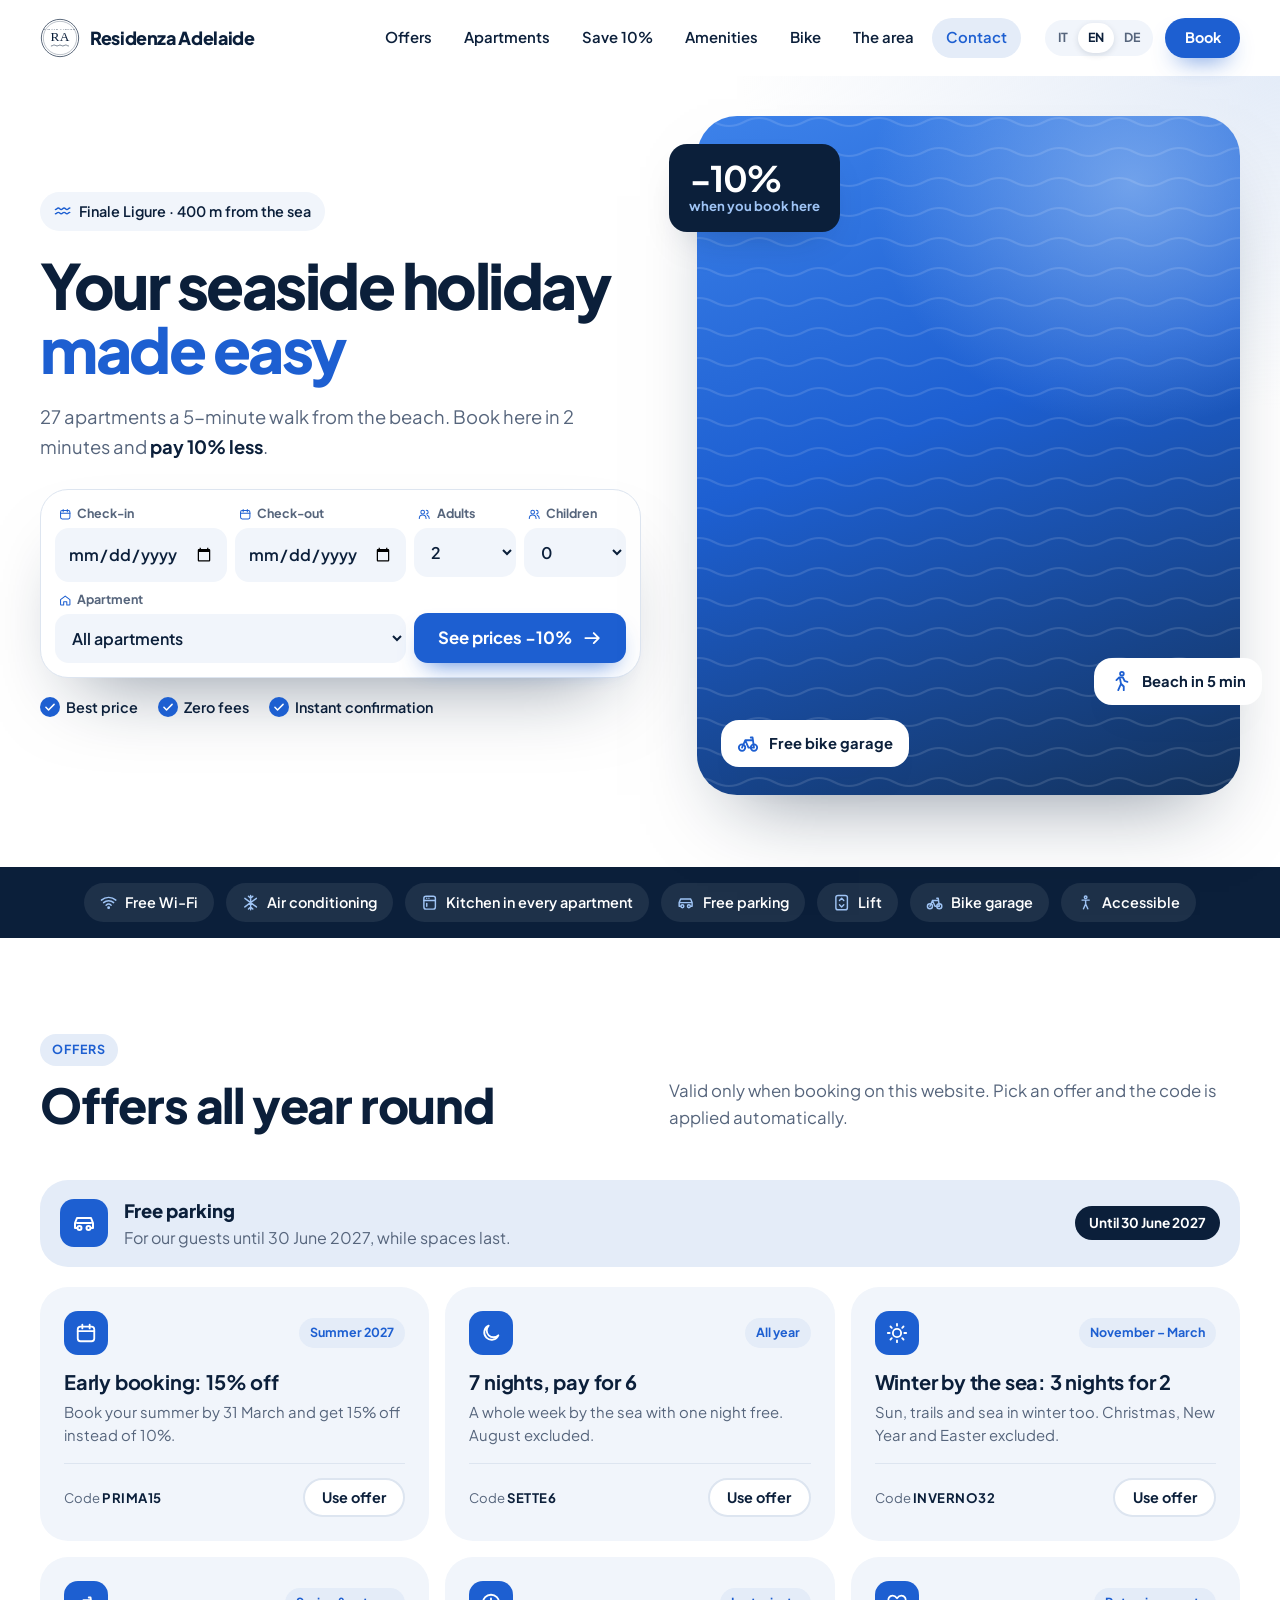
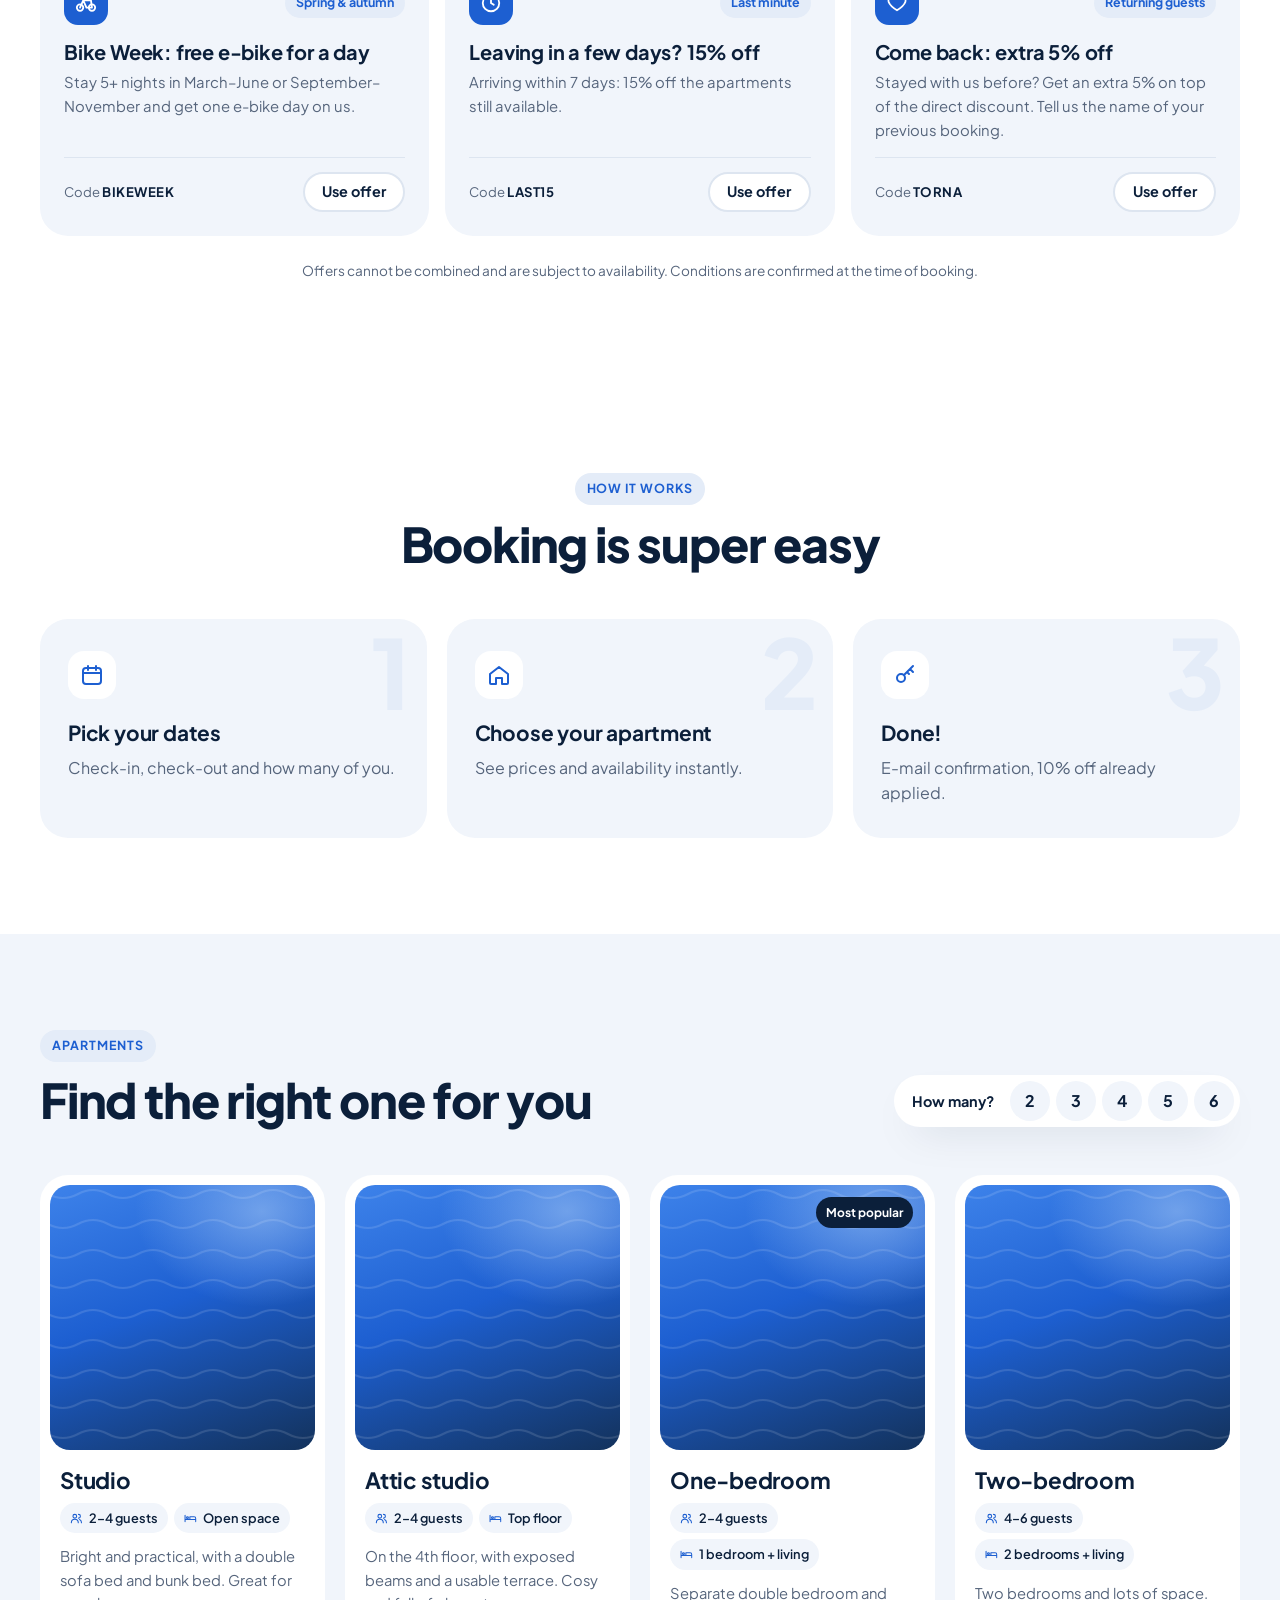
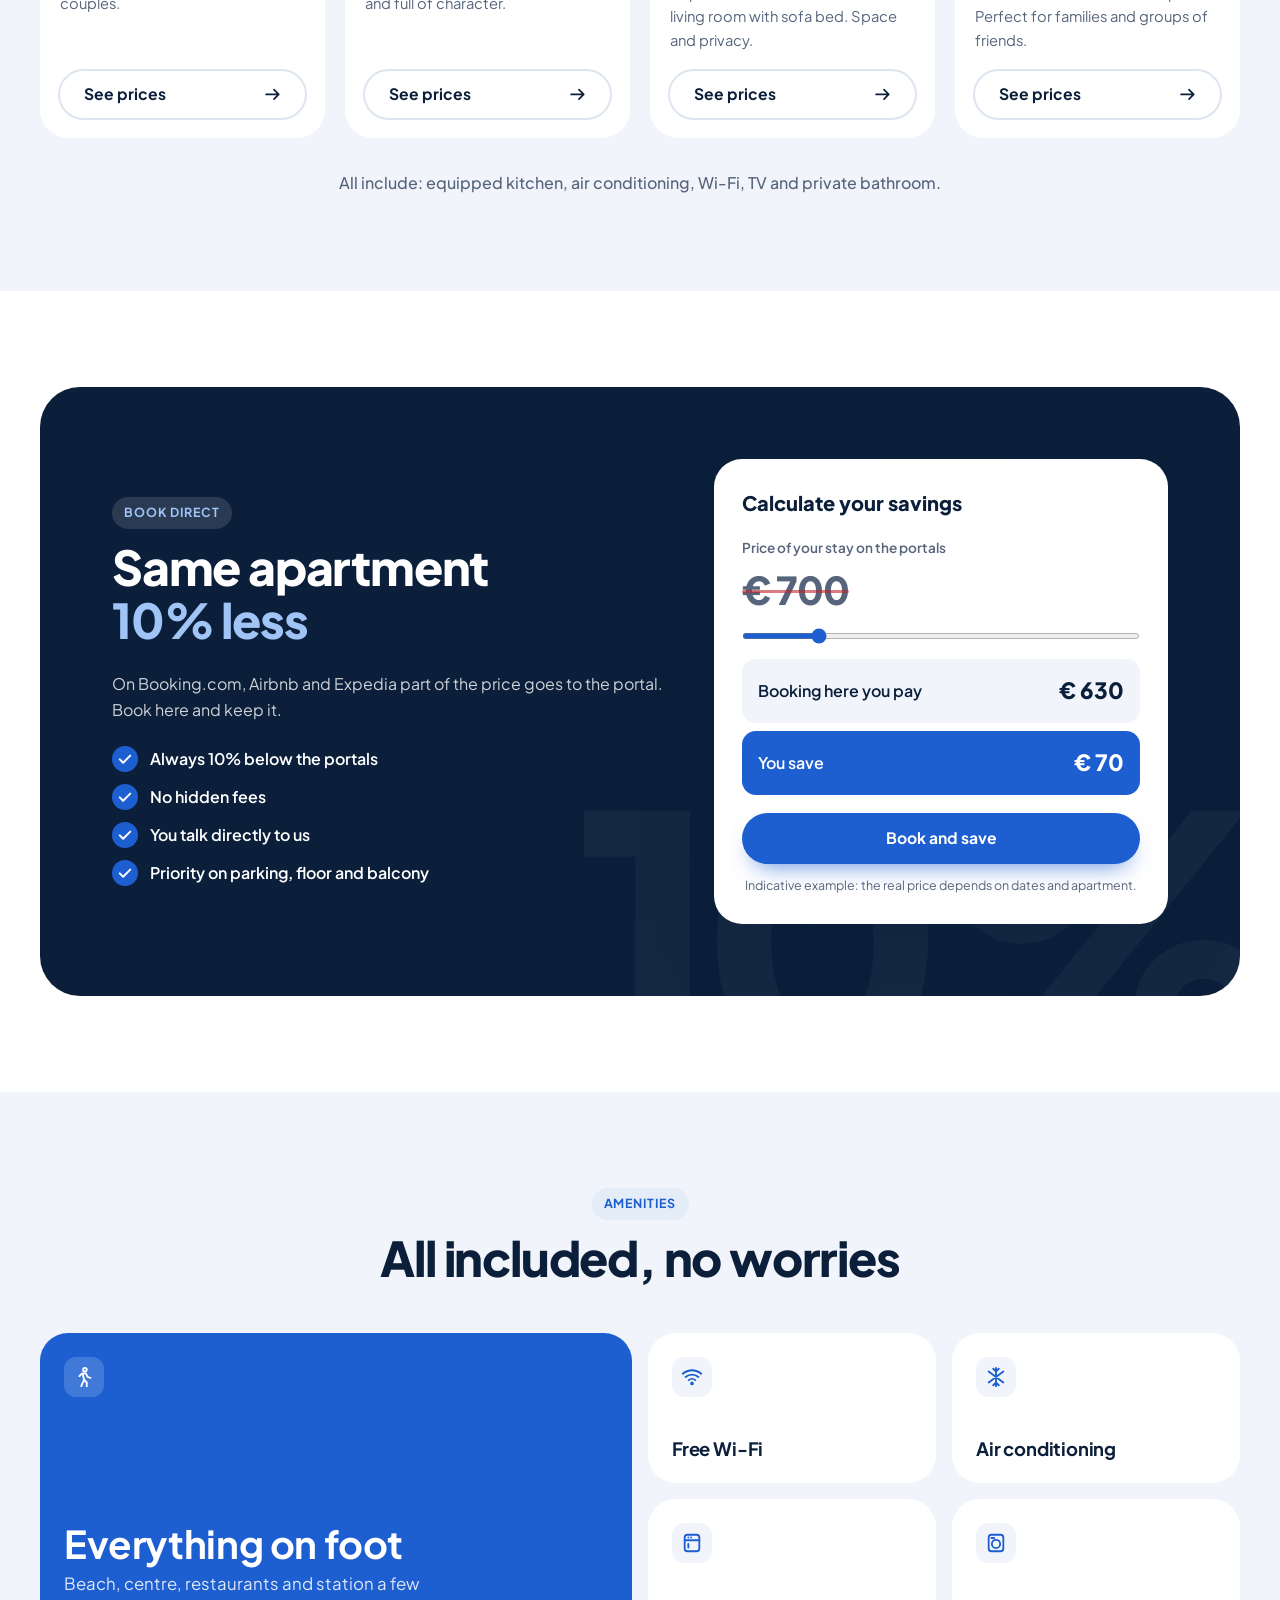
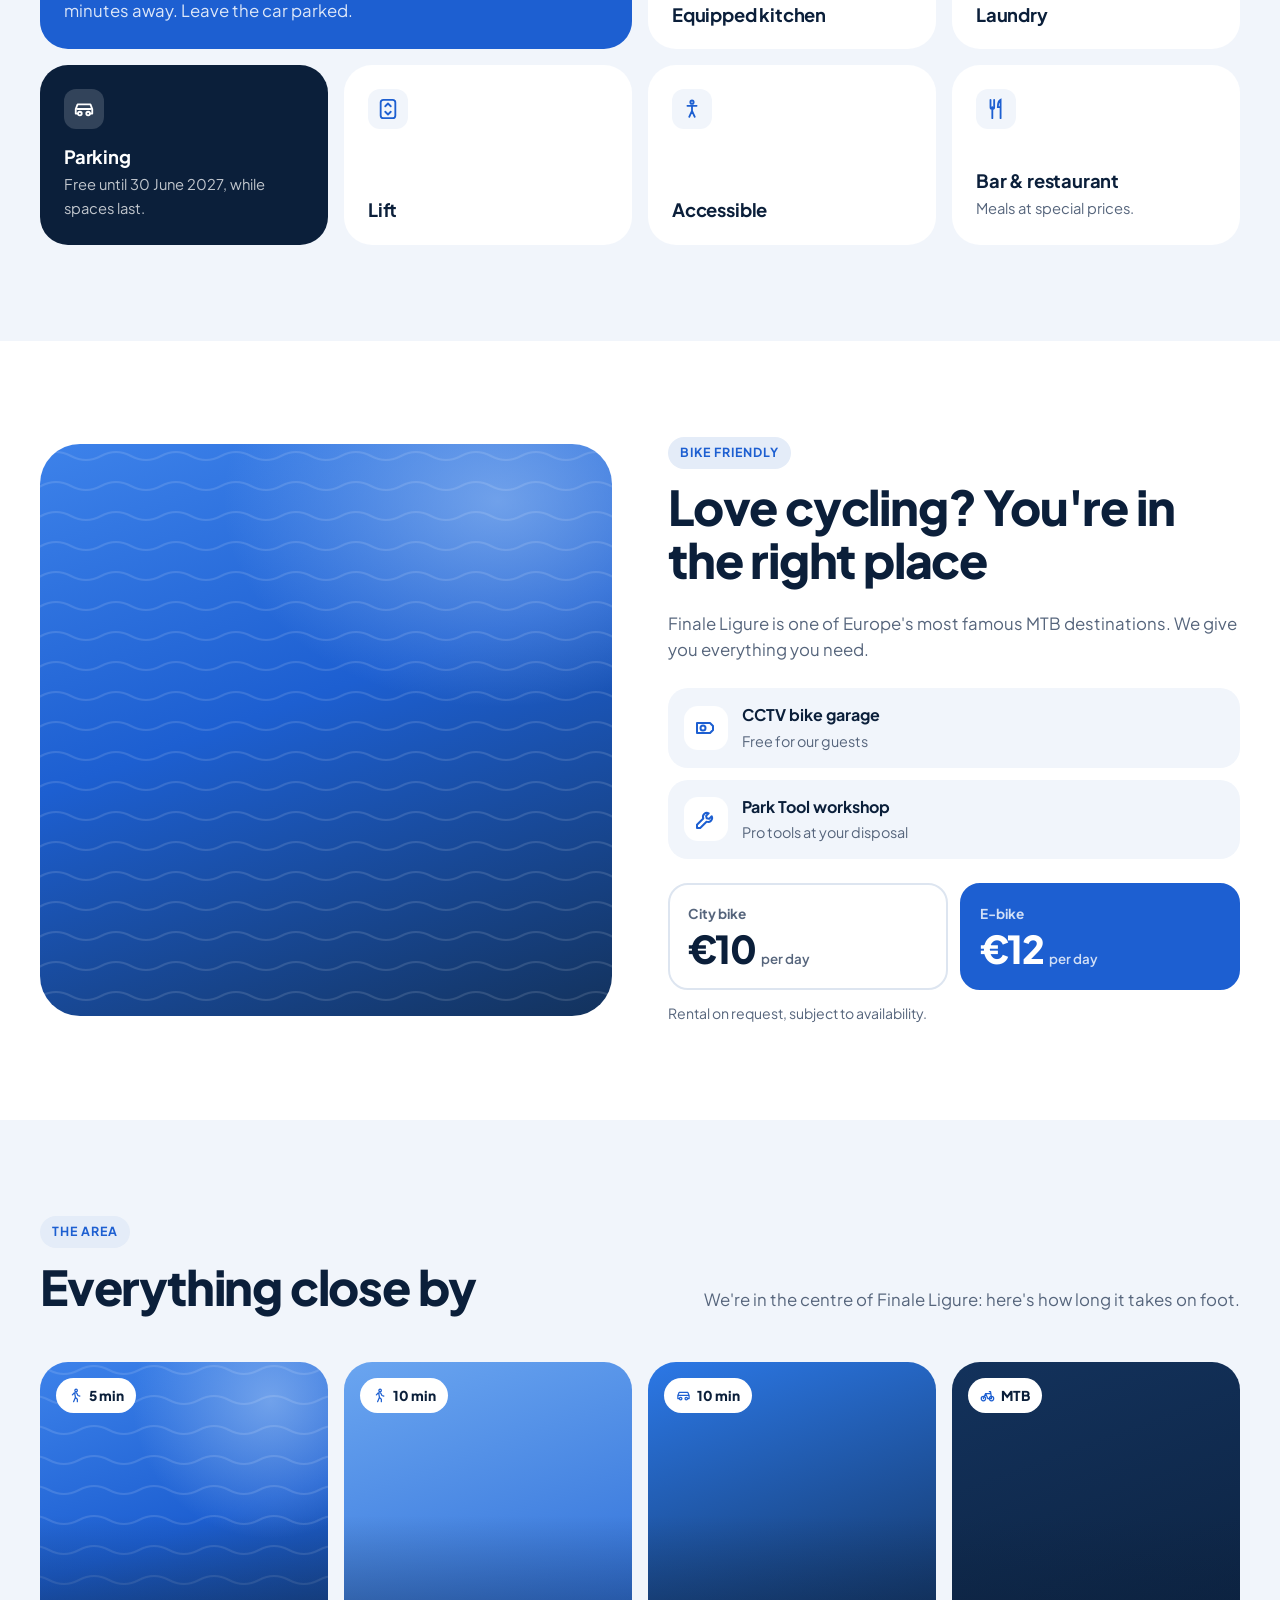
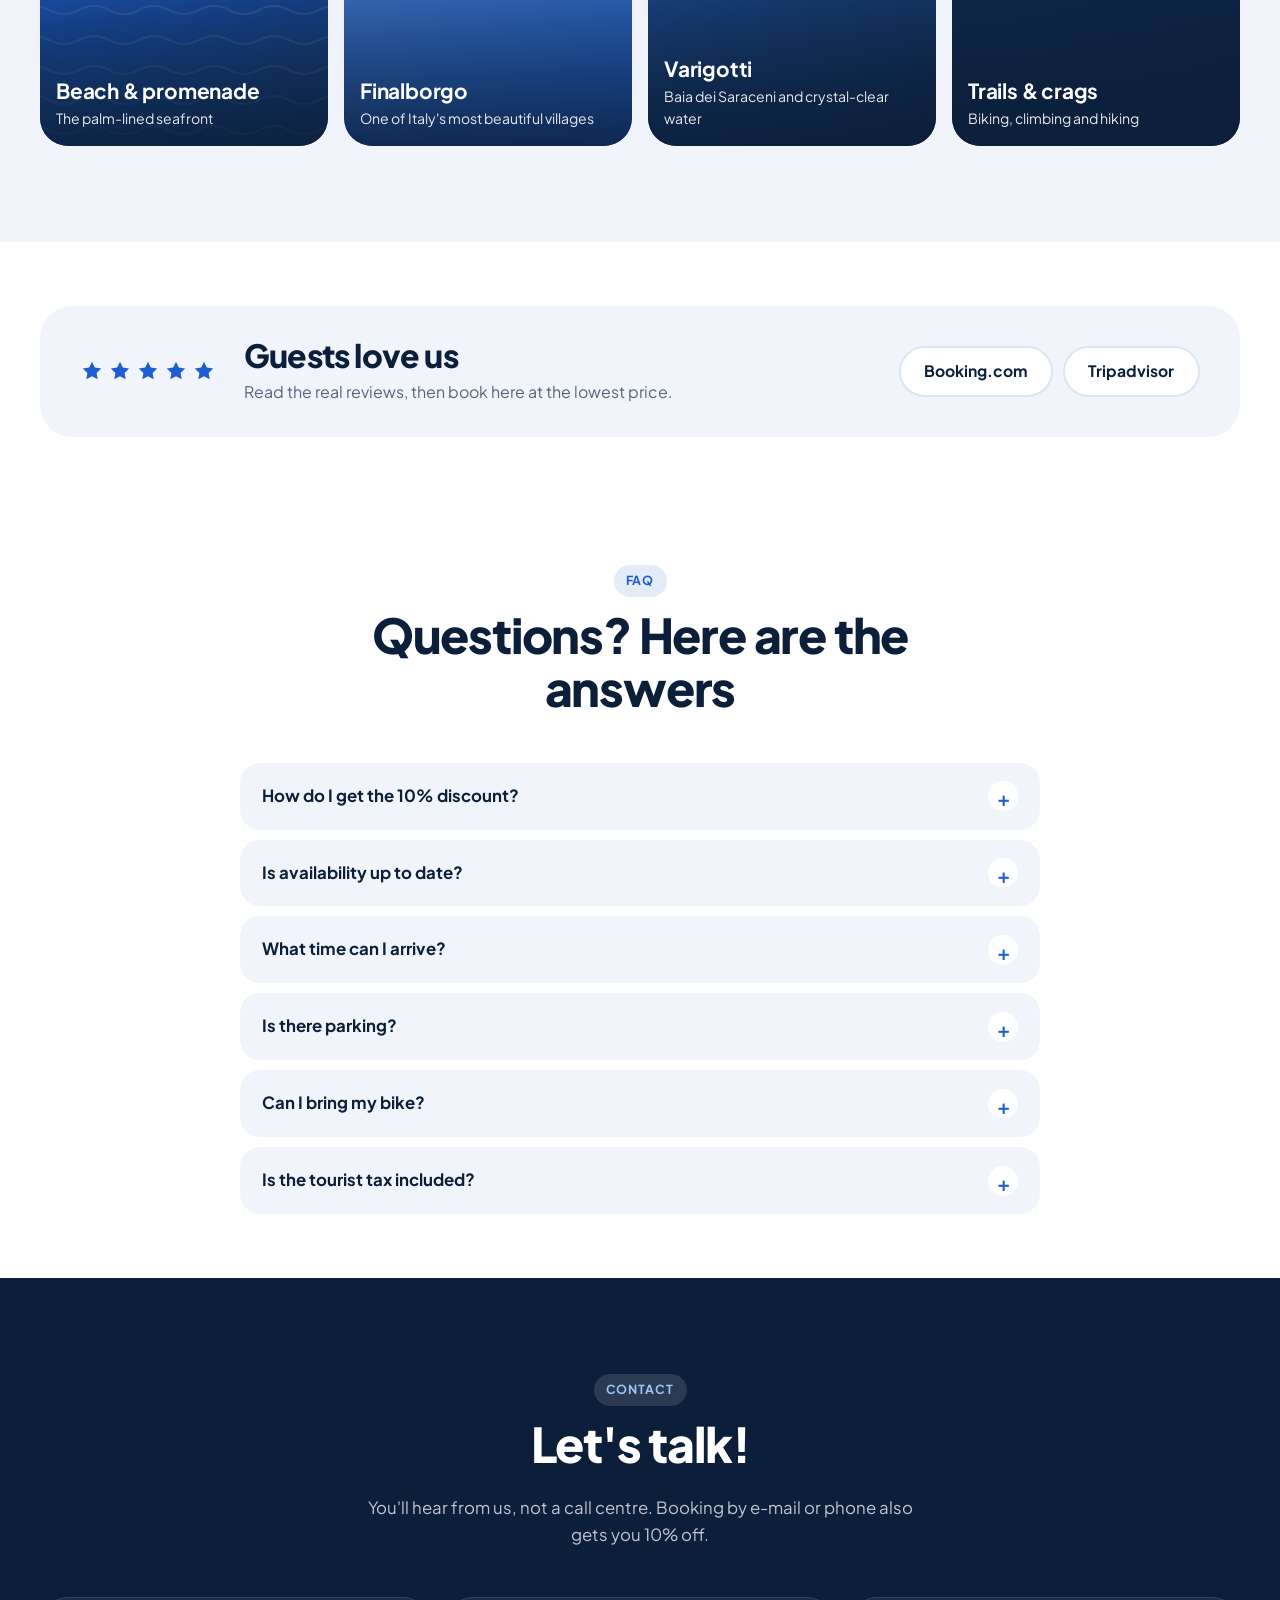
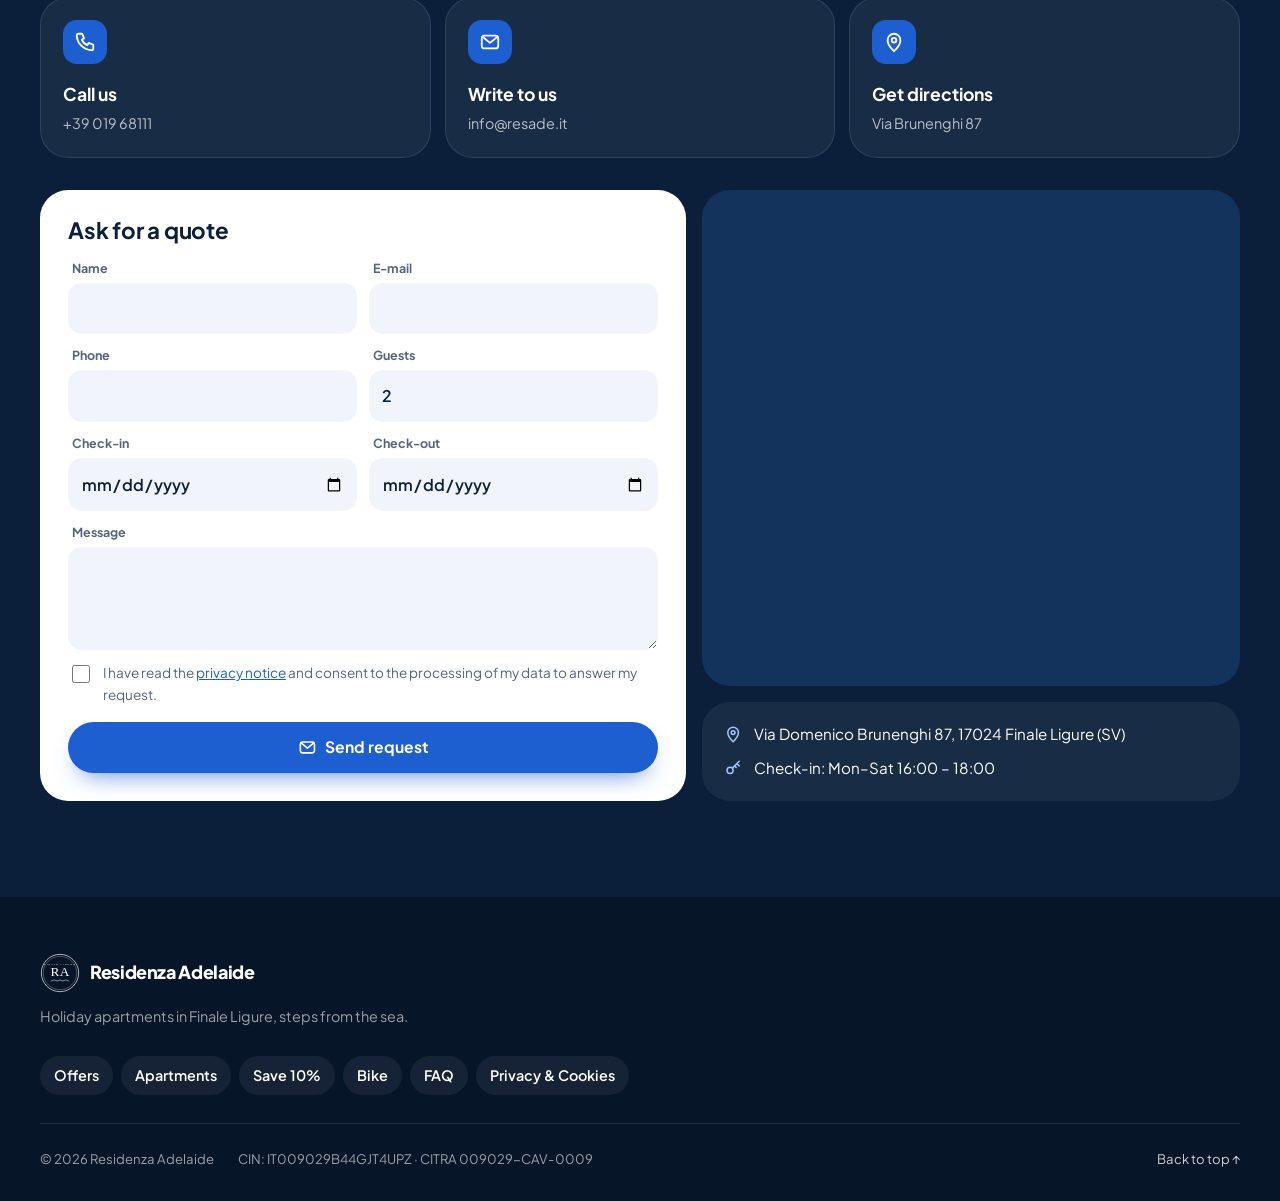
==== index.html @ 13556ada "Importa il sito Residenza Adelaide (versione moderna/giovane) dall'anteprima Vercel Co-Authored-By: " ====
<!doctype html>
<html lang="it">
<head>
  <meta charset="utf-8">
  <meta name="viewport" content="width=device-width, initial-scale=1">
  <title>Residenza Adelaide – Appartamenti a Finale Ligure | Prenota diretto -10%</title>
  <meta name="description" content="Residenza Adelaide: 27 appartamenti a Finale Ligure, a 5 minuti a piedi dal mare. Bike garage, noleggio e-bike e parcheggio. Prenota sul sito ufficiale e paghi il 10% in meno.">
  <meta name="theme-color" content="#0b1f3a">
  <link rel="canonical" href="https://www.resade.it/">
  <link rel="alternate" hreflang="it" href="https://www.resade.it/">
  <link rel="alternate" hreflang="en" href="https://www.resade.it/?lang=en">
  <link rel="alternate" hreflang="de" href="https://www.resade.it/?lang=de">
  <link rel="alternate" hreflang="x-default" href="https://www.resade.it/">
  <link rel="icon" href="favicon.svg" type="image/svg+xml">
  <link rel="manifest" href="site.webmanifest">

  <meta property="og:type" content="website">
  <meta property="og:title" content="Residenza Adelaide – Finale Ligure | -10% prenotando diretto">
  <meta property="og:description" content="Appartamenti a 5 minuti dal mare, bike garage e noleggio e-bike. Prenota sul sito ufficiale e risparmia il 10%.">
  <meta property="og:url" content="https://www.resade.it/">
  <meta property="og:image" content="https://www.resade.it/assets/img/og-cover.jpg">
  <meta name="twitter:card" content="summary_large_image">

  <link rel="preconnect" href="https://fonts.googleapis.com">
  <link rel="preconnect" href="https://fonts.gstatic.com" crossorigin>
  <link href="https://fonts.googleapis.com/css2?family=Plus+Jakarta+Sans:wght@400;500;600;700;800&display=swap" rel="stylesheet">
  <link rel="stylesheet" href="assets/css/style.css">

  <script type="application/ld+json">
  {
    "@context": "https://schema.org",
    "@type": "LodgingBusiness",
    "name": "Residenza Adelaide",
    "url": "https://www.resade.it/",
    "logo": "https://www.resade.it/assets/img/logo.svg",
    "email": "info@resade.it",
    "telephone": "+39 019 68111",
    "image": "https://www.resade.it/assets/img/og-cover.jpg",
    "description": "27 appartamenti a Finale Ligure, a 400 m dal mare, con bike garage, officina e noleggio e-bike.",
    "numberOfRooms": 27,
    "address": {
      "@type": "PostalAddress",
      "streetAddress": "Via Domenico Brunenghi 87",
      "postalCode": "17024",
      "addressLocality": "Finale Ligure",
      "addressRegion": "SV",
      "addressCountry": "IT"
    },
    "geo": { "@type": "GeoCoordinates", "latitude": 44.1712, "longitude": 8.3409 },
    "amenityFeature": [
      { "@type": "LocationFeatureSpecification", "name": "Wi-Fi gratuito", "value": true },
      { "@type": "LocationFeatureSpecification", "name": "Aria condizionata", "value": true },
      { "@type": "LocationFeatureSpecification", "name": "Bike garage videosorvegliato", "value": true },
      { "@type": "LocationFeatureSpecification", "name": "Parcheggio", "value": true },
      { "@type": "LocationFeatureSpecification", "name": "Ascensore", "value": true }
    ],
    "checkinTime": "16:00",
    "priceRange": "€€"
  }
  </script>
</head>
<body>
  <a class="skip" href="#main" data-i18n="skip">Vai al contenuto</a>

  <svg width="0" height="0" style="position:absolute" aria-hidden="true">
    <defs>
      <symbol id="i-wave" viewBox="0 0 24 24"><path d="M2 9c2 0 2-2 4-2s2 2 4 2 2-2 4-2 2 2 4 2 2-2 4-2M2 15c2 0 2-2 4-2s2 2 4 2 2-2 4-2 2 2 4 2 2-2 4-2" fill="none" stroke="currentColor" stroke-width="2" stroke-linecap="round"/></symbol>
      <symbol id="i-wifi" viewBox="0 0 24 24"><g fill="none" stroke="currentColor" stroke-width="2" stroke-linecap="round"><path d="M2 8.5a15 15 0 0 1 20 0M5 12a10.5 10.5 0 0 1 14 0M8.5 15.5a5 5 0 0 1 7 0"/><circle cx="12" cy="19" r="1" fill="currentColor"/></g></symbol>
      <symbol id="i-snow" viewBox="0 0 24 24"><path d="M12 2v20M4 6l16 12M20 6 4 18M9 3l3 3 3-3M9 21l3-3 3 3" fill="none" stroke="currentColor" stroke-width="2" stroke-linecap="round"/></symbol>
      <symbol id="i-car" viewBox="0 0 24 24"><g fill="none" stroke="currentColor" stroke-width="2" stroke-linecap="round" stroke-linejoin="round"><path d="M5 17H3v-5l2-5h14l2 5v5h-2M5 12h14"/><circle cx="7.5" cy="17" r="2"/><circle cx="16.5" cy="17" r="2"/></g></symbol>
      <symbol id="i-kitchen" viewBox="0 0 24 24"><g fill="none" stroke="currentColor" stroke-width="2" stroke-linecap="round"><rect x="4" y="3" width="16" height="18" rx="3"/><path d="M4 9h16M8 6h.01M11 6h.01M8 13v4"/></g></symbol>
      <symbol id="i-wash" viewBox="0 0 24 24"><g fill="none" stroke="currentColor" stroke-width="2"><rect x="4" y="3" width="16" height="18" rx="3"/><circle cx="12" cy="13" r="4.5"/><path d="M7 6.5h3" stroke-linecap="round"/></g></symbol>
      <symbol id="i-lift" viewBox="0 0 24 24"><g fill="none" stroke="currentColor" stroke-width="2" stroke-linecap="round" stroke-linejoin="round"><rect x="4" y="2" width="16" height="20" rx="3"/><path d="m9 9 3-3 3 3M9 15l3 3 3-3"/></g></symbol>
      <symbol id="i-access" viewBox="0 0 24 24"><g fill="none" stroke="currentColor" stroke-width="2" stroke-linecap="round" stroke-linejoin="round"><circle cx="12" cy="4.5" r="1.8"/><path d="M7 8.5h10M12 8.5V14l-3 6.5M12 14l3 6.5"/></g></symbol>
      <symbol id="i-food" viewBox="0 0 24 24"><g fill="none" stroke="currentColor" stroke-width="2" stroke-linecap="round"><path d="M6 2v8a2 2 0 0 0 4 0V2M8 10v12M17 22V2c-2 1-3 4-3 8h3"/></g></symbol>
      <symbol id="i-bike" viewBox="0 0 24 24"><g fill="none" stroke="currentColor" stroke-width="2" stroke-linecap="round" stroke-linejoin="round"><circle cx="5.5" cy="17" r="3.5"/><circle cx="18.5" cy="17" r="3.5"/><path d="M15 6h2l1.5 11M5.5 17 9 9h7M9 9l3.5 8h6"/></g></symbol>
      <symbol id="i-tool" viewBox="0 0 24 24"><path d="M14.7 6.3a4 4 0 0 0-5.4 5.2L3 17.8V21h3.2l6.3-6.3a4 4 0 0 0 5.2-5.4l-2.6 2.6-2.4-.6-.6-2.4z" fill="none" stroke="currentColor" stroke-width="2" stroke-linejoin="round"/></symbol>
      <symbol id="i-cam" viewBox="0 0 24 24"><g fill="none" stroke="currentColor" stroke-width="2" stroke-linejoin="round"><path d="M3 7h13l3 3v4l-3 3H3z"/><circle cx="9" cy="12" r="2.5"/></g></symbol>
      <symbol id="i-pin" viewBox="0 0 24 24"><g fill="none" stroke="currentColor" stroke-width="2"><path d="M12 22s7-6.5 7-12a7 7 0 1 0-14 0c0 5.5 7 12 7 12z"/><circle cx="12" cy="10" r="2.5"/></g></symbol>
      <symbol id="i-walk" viewBox="0 0 24 24"><g fill="none" stroke="currentColor" stroke-width="2" stroke-linecap="round" stroke-linejoin="round"><circle cx="13" cy="4" r="2"/><path d="m9 22 3-7 3 3v4M7 11l3-3h4l2 4 3 1M12 15l-1-5"/></g></symbol>
      <symbol id="i-phone" viewBox="0 0 24 24"><path d="M5 3h4l2 5-2.5 1.5a11 11 0 0 0 6 6L16 13l5 2v4a2 2 0 0 1-2 2A17 17 0 0 1 3 5a2 2 0 0 1 2-2z" fill="none" stroke="currentColor" stroke-width="2" stroke-linejoin="round"/></symbol>
      <symbol id="i-mail" viewBox="0 0 24 24"><g fill="none" stroke="currentColor" stroke-width="2" stroke-linejoin="round"><rect x="3" y="5" width="18" height="14" rx="3"/><path d="m3.5 6 8.5 7 8.5-7"/></g></symbol>
      <symbol id="i-wa" viewBox="0 0 24 24"><path fill="currentColor" d="M12 2a10 10 0 0 0-8.6 15.1L2 22l5-1.3A10 10 0 1 0 12 2zm0 18.2a8.2 8.2 0 0 1-4.2-1.2l-.3-.2-3 .8.8-2.9-.2-.3A8.2 8.2 0 1 1 12 20.2zm4.5-6.1c-.2-.1-1.5-.7-1.7-.8s-.4-.1-.6.1-.7.8-.8 1-.3.2-.5.1a6.7 6.7 0 0 1-3.3-2.9c-.3-.4.3-.4.8-1.3.1-.2 0-.3 0-.4l-.8-1.8c-.2-.5-.4-.4-.6-.4h-.5a1 1 0 0 0-.7.3 3 3 0 0 0-.9 2.2 5.2 5.2 0 0 0 1.1 2.7 11.8 11.8 0 0 0 4.5 4c1.7.7 2.4.8 3.2.6a2.8 2.8 0 0 0 1.8-1.3 2.3 2.3 0 0 0 .2-1.3c-.1-.1-.3-.2-.5-.3z"/></symbol>
      <symbol id="i-star" viewBox="0 0 24 24"><path fill="currentColor" d="m12 2.8 2.8 5.8 6.4.9-4.6 4.5 1.1 6.3L12 17.3l-5.7 3 1.1-6.3-4.6-4.5 6.4-.9z"/></symbol>
      <symbol id="i-arrow" viewBox="0 0 24 24"><path d="M4 12h16m-6-6 6 6-6 6" fill="none" stroke="currentColor" stroke-width="2.2" stroke-linecap="round" stroke-linejoin="round"/></symbol>
      <symbol id="i-check" viewBox="0 0 24 24"><path d="m5 12.5 4.5 4.5L19 7.5" fill="none" stroke="currentColor" stroke-width="2.6" stroke-linecap="round" stroke-linejoin="round"/></symbol>
      <symbol id="i-user" viewBox="0 0 24 24"><g fill="none" stroke="currentColor" stroke-width="2" stroke-linecap="round"><circle cx="9" cy="8" r="3.5"/><path d="M2.5 20a6.5 6.5 0 0 1 13 0M16 4.5a3.5 3.5 0 0 1 0 7M18 14a6.5 6.5 0 0 1 3.5 6"/></g></symbol>
      <symbol id="i-bed" viewBox="0 0 24 24"><g fill="none" stroke="currentColor" stroke-width="2" stroke-linecap="round" stroke-linejoin="round"><path d="M2 18V6M2 14h20v4M22 14v-2a3 3 0 0 0-3-3h-8v5"/><circle cx="6.5" cy="11" r="1.8"/></g></symbol>
      <symbol id="i-calendar" viewBox="0 0 24 24"><g fill="none" stroke="currentColor" stroke-width="2" stroke-linecap="round"><rect x="3" y="5" width="18" height="16" rx="3"/><path d="M3 10h18M8 3v4M16 3v4"/></g></symbol>
      <symbol id="i-home" viewBox="0 0 24 24"><path d="M3 11 12 4l9 7v9a1 1 0 0 1-1 1h-5v-6H9v6H4a1 1 0 0 1-1-1z" fill="none" stroke="currentColor" stroke-width="2" stroke-linejoin="round"/></symbol>
      <symbol id="i-key" viewBox="0 0 24 24"><g fill="none" stroke="currentColor" stroke-width="2" stroke-linecap="round"><circle cx="8" cy="15" r="4"/><path d="m11 12 9-9M17 6l3 3M14 9l2 2"/></g></symbol>
      <symbol id="i-tag" viewBox="0 0 24 24"><g fill="none" stroke="currentColor" stroke-width="2" stroke-linejoin="round"><path d="M3 12V3h9l9 9-9 9z"/><circle cx="7.5" cy="7.5" r="1.5"/></g></symbol>
      <symbol id="i-moon" viewBox="0 0 24 24"><path d="M20 14.5A8 8 0 1 1 9.5 4a6.5 6.5 0 0 0 10.5 10.5z" fill="none" stroke="currentColor" stroke-width="2" stroke-linejoin="round"/></symbol>
      <symbol id="i-sun" viewBox="0 0 24 24"><g fill="none" stroke="currentColor" stroke-width="2" stroke-linecap="round"><circle cx="12" cy="12" r="4.5"/><path d="M12 2v2M12 20v2M2 12h2M20 12h2M4.9 4.9l1.4 1.4M17.7 17.7l1.4 1.4M4.9 19.1l1.4-1.4M17.7 6.3l1.4-1.4"/></g></symbol>
      <symbol id="i-clock" viewBox="0 0 24 24"><g fill="none" stroke="currentColor" stroke-width="2" stroke-linecap="round"><circle cx="12" cy="12" r="9"/><path d="M12 7v5l3 2"/></g></symbol>
      <symbol id="i-heart" viewBox="0 0 24 24"><path d="M12 20s-7.5-4.6-9.2-9.3C1.6 7.4 3.8 4 7.2 4c2 0 3.5 1.1 4.8 2.8C13.3 5.1 14.8 4 16.8 4c3.4 0 5.6 3.4 4.4 6.7C19.5 15.4 12 20 12 20z" fill="none" stroke="currentColor" stroke-width="2" stroke-linejoin="round"/></symbol>
      <symbol id="i-trophy" viewBox="0 0 24 24"><g fill="none" stroke="currentColor" stroke-width="2" stroke-linecap="round" stroke-linejoin="round"><path d="M8 21h8M12 17v4M7 4h10v5a5 5 0 0 1-10 0z"/><path d="M7 6H4v1a3 3 0 0 0 3 3M17 6h3v1a3 3 0 0 1-3 3"/></g></symbol>
      <symbol id="i-x" viewBox="0 0 24 24"><path d="M6 6l12 12M18 6 6 18" fill="none" stroke="currentColor" stroke-width="2.2" stroke-linecap="round"/></symbol>
      <symbol id="i-menu" viewBox="0 0 24 24"><path d="M4 7h16M4 12h16M4 17h10" fill="none" stroke="currentColor" stroke-width="2.2" stroke-linecap="round"/></symbol>
    </defs>
  </svg>

  <!-- EVENT BAR (riempita da main.js con l'offerta in evidenza) -->
  <a class="eventbar" id="eventbar" href="#offerte" hidden>
    <svg class="ic"><use href="#i-trophy"/></svg>
    <span class="eventbar__text"></span>
    <span class="eventbar__count"></span>
    <span class="eventbar__cta" data-i18n="off.barCta">Vedi l'offerta →</span>
  </a>

  <!-- HEADER -->
  <header class="header" id="top">
    <div class="container header__in">
      <a class="brand" href="#top" aria-label="Residenza Adelaide – home">
        <img class="brand__logo" src="assets/img/logo.svg" alt="" width="40" height="40">
        <span class="brand__name">Residenza Adelaide</span>
      </a>
      <nav class="nav" id="nav" aria-label="Menu principale">
        <a href="#offerte" data-i18n="nav.offers">Offerte</a>
        <a href="#appartamenti" data-i18n="nav.apartments">Appartamenti</a>
        <a href="#risparmia" data-i18n="nav.save">Risparmia 10%</a>
        <a href="#servizi" data-i18n="nav.services">Servizi</a>
        <a href="#bike" data-i18n="nav.bike">Bike</a>
        <a href="#zona" data-i18n="nav.area">La zona</a>
        <a href="#contatti" data-i18n="nav.contact">Contatti</a>
      </nav>
      <div class="header__actions">
        <div class="lang" role="group" aria-label="Lingua / Language">
          <button type="button" data-lang="it" aria-pressed="true">IT</button>
          <button type="button" data-lang="en" aria-pressed="false">EN</button>
          <button type="button" data-lang="de" aria-pressed="false">DE</button>
        </div>
        <a class="btn btn--blue btn--sm header__cta" href="#prenota" data-i18n="cta.book">Prenota</a>
        <button class="burger" type="button" aria-controls="nav" aria-expanded="false" aria-label="Menu">
          <svg class="ic"><use href="#i-menu"/></svg>
        </button>
      </div>
    </div>
  </header>

  <main id="main">
    <!-- HERO -->
    <section class="hero">
      <div class="container hero__grid">
        <div class="hero__copy">
          <p class="pill"><svg class="ic"><use href="#i-wave"/></svg><span data-i18n="hero.pill">Finale Ligure · 400 m dal mare</span></p>
          <h1 class="hero__title"><span data-i18n="hero.t1">La vacanza al mare</span> <mark data-i18n="hero.t2">più semplice</mark></h1>
          <p class="hero__lead" data-i18n="hero.lead">27 appartamenti a 5 minuti a piedi dalla spiaggia. Prenoti qui, in 2 minuti, e <strong>paghi il 10% in meno</strong>.</p>

          <!-- BOOKING (Kross Booking) -->
          <form class="booking" id="prenota" novalidate aria-label="Prenotazione">
            <div class="booking__grid">
              <label class="field">
                <span><svg class="ic"><use href="#i-calendar"/></svg><span data-i18n="booking.checkin">Arrivo</span></span>
                <input type="date" name="checkin" required>
              </label>
              <label class="field">
                <span><svg class="ic"><use href="#i-calendar"/></svg><span data-i18n="booking.checkout">Partenza</span></span>
                <input type="date" name="checkout" required>
              </label>
              <label class="field">
                <span><svg class="ic"><use href="#i-user"/></svg><span data-i18n="booking.adults">Adulti</span></span>
                <select name="adults"><option>1</option><option selected>2</option><option>3</option><option>4</option><option>5</option><option>6</option></select>
              </label>
              <label class="field">
                <span><svg class="ic"><use href="#i-user"/></svg><span data-i18n="booking.children">Bambini</span></span>
                <select name="children"><option selected>0</option><option>1</option><option>2</option><option>3</option><option>4</option></select>
              </label>
              <label class="field field--wide">
                <span><svg class="ic"><use href="#i-home"/></svg><span data-i18n="booking.apt">Appartamento</span></span>
                <select name="type">
                  <option value="" data-i18n="booking.any">Tutti gli appartamenti</option>
                  <option value="monolocale" data-i18n="apt.studio.name">Monolocale</option>
                  <option value="mansarda" data-i18n="apt.attic.name">Mansarda</option>
                  <option value="bilocale" data-i18n="apt.two.name">Bilocale</option>
                  <option value="trilocale" data-i18n="apt.three.name">Trilocale</option>
                </select>
              </label>
              <button class="btn btn--blue btn--lg booking__submit" type="submit">
                <span data-i18n="booking.submit">Vedi prezzi −10%</span>
                <svg class="ic"><use href="#i-arrow"/></svg>
              </button>
            </div>
            <p class="booking__offer" hidden><svg class="ic"><use href="#i-tag"/></svg><span class="booking__offer-name"></span><button type="button" class="booking__offer-x" aria-label="Rimuovi offerta"><svg class="ic"><use href="#i-x"/></svg></button></p>
            <p class="booking__nights" aria-live="polite"></p>
            <p class="booking__error" role="alert" hidden></p>
          </form>
          <ul class="hero__trust">
            <li><svg class="ic"><use href="#i-check"/></svg><span data-i18n="hero.trust1">Miglior prezzo</span></li>
            <li><svg class="ic"><use href="#i-check"/></svg><span data-i18n="hero.trust2">Zero commissioni</span></li>
            <li><svg class="ic"><use href="#i-check"/></svg><span data-i18n="hero.trust3">Conferma immediata</span></li>
          </ul>
        </div>

        <div class="hero__visual" aria-hidden="true">
          <div class="hero__img" data-img="assets/img/hero.jpg"></div>
          <div class="float float--deal"><strong>−10%</strong><span data-i18n="hero.f1">se prenoti qui</span></div>
          <div class="float float--a"><svg class="ic"><use href="#i-walk"/></svg><span data-i18n="hero.f2">Spiaggia a 5 min</span></div>
          <div class="float float--b"><svg class="ic"><use href="#i-bike"/></svg><span data-i18n="hero.f3">Bike garage gratis</span></div>
        </div>
      </div>
    </section>

    <!-- QUICK CHIPS -->
    <section class="chips" aria-label="In breve">
      <div class="chips__track">
        <span><svg class="ic"><use href="#i-wifi"/></svg><span data-i18n="chip.wifi">Wi-Fi gratis</span></span>
        <span><svg class="ic"><use href="#i-snow"/></svg><span data-i18n="chip.ac">Aria condizionata</span></span>
        <span><svg class="ic"><use href="#i-kitchen"/></svg><span data-i18n="chip.kitchen">Cucina in ogni appartamento</span></span>
        <span><svg class="ic"><use href="#i-car"/></svg><span data-i18n="chip.parking" data-free="chip.parking.free">Parcheggio</span></span>
        <span><svg class="ic"><use href="#i-lift"/></svg><span data-i18n="chip.lift">Ascensore</span></span>
        <span><svg class="ic"><use href="#i-bike"/></svg><span data-i18n="chip.bike">Bike garage</span></span>
        <span><svg class="ic"><use href="#i-access"/></svg><span data-i18n="chip.access">Accessibile</span></span>
      </div>
    </section>

    <!-- OFFERS (generate da main.js leggendo config.js → offers) -->
    <section class="section" id="offerte">
      <div class="container">
        <header class="head head--row" data-reveal>
          <div>
            <p class="eyebrow" data-i18n="off.eyebrow">Offerte</p>
            <h2 data-i18n="off.title">Offerte per tutto l'anno</h2>
          </div>
          <p class="head__sub" data-i18n="off.lead">Valide solo prenotando su questo sito. Scegli un'offerta e il codice viene applicato in automatico.</p>
        </header>
        <div class="parking-banner" id="parking-banner" hidden>
          <span class="parking-banner__icon"><svg class="ic"><use href="#i-car"/></svg></span>
          <div><strong data-free="park.title"></strong><span data-free="park.text"></span></div>
          <span class="parking-banner__tag" data-free="park.tag"></span>
        </div>
        <div class="offer-featured" id="offer-featured" hidden></div>
        <div class="offers" id="offers-grid"></div>
        <p class="offers__note" data-i18n="off.note">Offerte non cumulabili tra loro, soggette a disponibilità. Le condizioni vengono confermate al momento della prenotazione.</p>
      </div>
    </section>

    <!-- HOW IT WORKS -->
    <section class="section" id="come">
      <div class="container">
        <header class="head head--center" data-reveal>
          <p class="eyebrow" data-i18n="how.eyebrow">Come funziona</p>
          <h2 data-i18n="how.title">Prenotare è facilissimo</h2>
        </header>
        <ol class="steps">
          <li data-reveal><span class="steps__n">1</span><svg class="ic"><use href="#i-calendar"/></svg><h3 data-i18n="how.s1t">Scegli le date</h3><p data-i18n="how.s1">Arrivo, partenza e quanti siete.</p></li>
          <li data-reveal><span class="steps__n">2</span><svg class="ic"><use href="#i-home"/></svg><h3 data-i18n="how.s2t">Scegli l'appartamento</h3><p data-i18n="how.s2">Vedi subito prezzi e disponibilità.</p></li>
          <li data-reveal><span class="steps__n">3</span><svg class="ic"><use href="#i-key"/></svg><h3 data-i18n="how.s3t">Fatto!</h3><p data-i18n="how.s3">Conferma via e-mail e −10% già applicato.</p></li>
        </ol>
      </div>
    </section>

    <!-- APARTMENTS -->
    <section class="section section--ice" id="appartamenti">
      <div class="container">
        <header class="head head--row" data-reveal>
          <div>
            <p class="eyebrow" data-i18n="apt.eyebrow">Gli appartamenti</p>
            <h2 data-i18n="apt.title">Trova quello giusto per te</h2>
          </div>
          <div class="filter" role="group" aria-label="Quanti siete?">
            <span class="filter__label" data-i18n="apt.filter">Quanti siete?</span>
            <button type="button" data-guests="2" aria-pressed="false">2</button>
            <button type="button" data-guests="3" aria-pressed="false">3</button>
            <button type="button" data-guests="4" aria-pressed="false">4</button>
            <button type="button" data-guests="5" aria-pressed="false">5</button>
            <button type="button" data-guests="6" aria-pressed="false">6</button>
          </div>
        </header>

        <div class="cards">
          <article class="card" data-max="4" data-reveal>
            <div class="card__img" data-img="assets/img/monolocale.jpg" role="img" aria-label="Monolocale"><span class="card__badge" data-i18n="apt.fit">Perfetto per voi</span></div>
            <div class="card__body">
              <h3 data-i18n="apt.studio.name">Monolocale</h3>
              <ul class="tags">
                <li><svg class="ic"><use href="#i-user"/></svg><span data-i18n="apt.studio.guests">2–4 ospiti</span></li>
                <li><svg class="ic"><use href="#i-bed"/></svg><span data-i18n="apt.studio.rooms">Open space</span></li>
              </ul>
              <p data-i18n="apt.studio.desc">Luminoso e pratico, con divano letto matrimoniale e letto a castello. Ideale per coppie.</p>
            </div>
            <button class="btn btn--line card__btn" type="button" data-book="monolocale"><span data-i18n="apt.cta">Vedi prezzi</span><svg class="ic"><use href="#i-arrow"/></svg></button>
          </article>

          <article class="card" data-max="4" data-reveal>
            <div class="card__img" data-img="assets/img/mansarda.jpg" role="img" aria-label="Mansarda"><span class="card__badge" data-i18n="apt.fit">Perfetto per voi</span></div>
            <div class="card__body">
              <h3 data-i18n="apt.attic.name">Mansarda</h3>
              <ul class="tags">
                <li><svg class="ic"><use href="#i-user"/></svg><span data-i18n="apt.attic.guests">2–4 ospiti</span></li>
                <li><svg class="ic"><use href="#i-bed"/></svg><span data-i18n="apt.attic.rooms">Ultimo piano</span></li>
              </ul>
              <p data-i18n="apt.attic.desc">Al 4° piano, con travi a vista e terrazzino abitabile. Intima e piena di carattere.</p>
            </div>
            <button class="btn btn--line card__btn" type="button" data-book="mansarda"><span data-i18n="apt.cta">Vedi prezzi</span><svg class="ic"><use href="#i-arrow"/></svg></button>
          </article>

          <article class="card" data-max="4" data-reveal>
            <div class="card__img" data-img="assets/img/bilocale.jpg" role="img" aria-label="Bilocale"><span class="card__badge" data-i18n="apt.fit">Perfetto per voi</span><span class="card__hot" data-i18n="apt.popular">Il più scelto</span></div>
            <div class="card__body">
              <h3 data-i18n="apt.two.name">Bilocale</h3>
              <ul class="tags">
                <li><svg class="ic"><use href="#i-user"/></svg><span data-i18n="apt.two.guests">2–4 ospiti</span></li>
                <li><svg class="ic"><use href="#i-bed"/></svg><span data-i18n="apt.two.rooms">1 camera + soggiorno</span></li>
              </ul>
              <p data-i18n="apt.two.desc">Camera matrimoniale separata e soggiorno con divano letto. Spazio e privacy.</p>
            </div>
            <button class="btn btn--line card__btn" type="button" data-book="bilocale"><span data-i18n="apt.cta">Vedi prezzi</span><svg class="ic"><use href="#i-arrow"/></svg></button>
          </article>

          <article class="card" data-max="6" data-reveal>
            <div class="card__img" data-img="assets/img/trilocale.jpg" role="img" aria-label="Trilocale"><span class="card__badge" data-i18n="apt.fit">Perfetto per voi</span></div>
            <div class="card__body">
              <h3 data-i18n="apt.three.name">Trilocale</h3>
              <ul class="tags">
                <li><svg class="ic"><use href="#i-user"/></svg><span data-i18n="apt.three.guests">4–6 ospiti</span></li>
                <li><svg class="ic"><use href="#i-bed"/></svg><span data-i18n="apt.three.rooms">2 camere + soggiorno</span></li>
              </ul>
              <p data-i18n="apt.three.desc">Due camere e tanto spazio. Perfetto per famiglie e gruppi di amici.</p>
            </div>
            <button class="btn btn--line card__btn" type="button" data-book="trilocale"><span data-i18n="apt.cta">Vedi prezzi</span><svg class="ic"><use href="#i-arrow"/></svg></button>
          </article>
        </div>
        <p class="cards__note" data-i18n="apt.note">In tutti: cucina attrezzata, aria condizionata, Wi-Fi, TV e bagno privato.</p>
      </div>
    </section>

    <!-- SAVE 10% -->
    <section class="section" id="risparmia">
      <div class="container">
        <div class="save" data-reveal>
          <div class="save__copy">
            <p class="eyebrow eyebrow--light" data-i18n="save.eyebrow">Prenota diretto</p>
            <h2 data-i18n="save.title">Stesso appartamento <span>10% in meno</span></h2>
            <p data-i18n="save.lead">Su Booking.com, Airbnb ed Expedia una parte del prezzo va al portale. Se prenoti qui, quella parte resta a te.</p>
            <ul class="save__list">
              <li><svg class="ic"><use href="#i-check"/></svg><span data-i18n="save.l1">Sempre il 10% in meno dei portali</span></li>
              <li><svg class="ic"><use href="#i-check"/></svg><span data-i18n="save.l2">Nessuna commissione nascosta</span></li>
              <li><svg class="ic"><use href="#i-check"/></svg><span data-i18n="save.l3">Parli direttamente con noi</span></li>
              <li><svg class="ic"><use href="#i-check"/></svg><span data-i18n="save.l4">Priorità su parcheggio, piano e balcone</span></li>
            </ul>
          </div>
          <div class="calc">
            <p class="calc__title" data-i18n="calc.title">Calcola il tuo risparmio</p>
            <label class="calc__label" for="calc-range" data-i18n="calc.label">Prezzo del soggiorno sui portali</label>
            <output class="calc__portal" id="calc-portal">€ 700</output>
            <input class="calc__range" id="calc-range" type="range" min="200" max="3000" step="50" value="700">
            <div class="calc__rows">
              <div><span data-i18n="calc.here">Prenotando qui paghi</span><strong id="calc-here">€ 630</strong></div>
              <div class="calc__save"><span data-i18n="calc.save">Risparmi</span><strong id="calc-save">€ 70</strong></div>
            </div>
            <a class="btn btn--blue btn--block" href="#prenota" data-i18n="calc.cta">Prenota e risparmia</a>
            <p class="calc__note" data-i18n="calc.note">Esempio indicativo: il prezzo reale dipende da date e appartamento.</p>
          </div>
        </div>
      </div>
    </section>

    <!-- SERVICES (bento) -->
    <section class="section section--ice" id="servizi">
      <div class="container">
        <header class="head head--center" data-reveal>
          <p class="eyebrow" data-i18n="srv.eyebrow">Servizi</p>
          <h2 data-i18n="srv.title">Tutto incluso, niente pensieri</h2>
        </header>
        <div class="bento" data-reveal>
          <div class="bento__item bento__item--big">
            <svg class="ic"><use href="#i-walk"/></svg>
            <h3 data-i18n="srv.walk">Tutto a piedi</h3>
            <p data-i18n="srv.walk.d">Spiaggia, centro, ristoranti e stazione a pochi minuti. L'auto puoi lasciarla ferma.</p>
          </div>
          <div class="bento__item"><svg class="ic"><use href="#i-wifi"/></svg><h3 data-i18n="srv.wifi">Wi-Fi gratis</h3></div>
          <div class="bento__item"><svg class="ic"><use href="#i-snow"/></svg><h3 data-i18n="srv.ac">Aria condizionata</h3></div>
          <div class="bento__item"><svg class="ic"><use href="#i-kitchen"/></svg><h3 data-i18n="srv.kitchen">Cucina attrezzata</h3></div>
          <div class="bento__item"><svg class="ic"><use href="#i-wash"/></svg><h3 data-i18n="srv.laundry">Lavanderia</h3></div>
          <div class="bento__item bento__item--blue">
            <svg class="ic"><use href="#i-car"/></svg>
            <h3 data-i18n="srv.parking">Parcheggio</h3>
            <p data-i18n="srv.parking.d" data-free="srv.parking.d.free">Su prenotazione, posti limitati.</p>
          </div>
          <div class="bento__item"><svg class="ic"><use href="#i-lift"/></svg><h3 data-i18n="srv.lift">Ascensore</h3></div>
          <div class="bento__item"><svg class="ic"><use href="#i-access"/></svg><h3 data-i18n="srv.access">Accessibile</h3></div>
          <div class="bento__item">
            <svg class="ic"><use href="#i-food"/></svg>
            <h3 data-i18n="srv.food">Bar e ristorante</h3>
            <p data-i18n="srv.food.d">Pasti a prezzi speciali.</p>
          </div>
        </div>
      </div>
    </section>

    <!-- BIKE -->
    <section class="section" id="bike">
      <div class="container bike">
        <div class="bike__img" data-img="assets/img/bike.jpg" role="img" aria-label="Mountain bike a Finale Ligure" data-reveal></div>
        <div class="bike__copy" data-reveal>
          <p class="eyebrow" data-i18n="bike.eyebrow">Bike friendly</p>
          <h2 data-i18n="bike.title">Ami la bici? Sei nel posto giusto</h2>
          <p data-i18n="bike.lead">Finale Ligure è una delle mete MTB più famose d'Europa. Noi ti diamo tutto quello che serve.</p>
          <ul class="bike__feat">
            <li><svg class="ic"><use href="#i-cam"/></svg><div><strong data-i18n="bike.f1">Garage videosorvegliato</strong><span data-i18n="bike.f1d">Gratis per i nostri ospiti</span></div></li>
            <li><svg class="ic"><use href="#i-tool"/></svg><div><strong data-i18n="bike.f2">Officina Park Tool</strong><span data-i18n="bike.f2d">Attrezzi pro a disposizione</span></div></li>
          </ul>
          <div class="bike__prices">
            <div><span data-i18n="bike.city">City bike</span><strong>€10</strong><small data-i18n="bike.day">al giorno</small></div>
            <div class="is-blue"><span data-i18n="bike.ebike">E-bike</span><strong>€12</strong><small data-i18n="bike.day">al giorno</small></div>
          </div>
          <p class="muted" data-i18n="bike.note">Noleggio su richiesta, fino a esaurimento.</p>
        </div>
      </div>
    </section>

    <!-- AREA -->
    <section class="section section--ice" id="zona">
      <div class="container">
        <header class="head head--row" data-reveal>
          <div>
            <p class="eyebrow" data-i18n="area.eyebrow">La zona</p>
            <h2 data-i18n="area.title">Tutto a due passi</h2>
          </div>
          <p class="head__sub" data-i18n="area.lead">Siamo in centro a Finale Ligure: ecco quanto ci metti a piedi.</p>
        </header>
        <div class="places" data-reveal>
          <article class="place" data-img="assets/img/spiaggia.jpg"><span class="place__time"><svg class="ic"><use href="#i-walk"/></svg>5 min</span><div><h3 data-i18n="area.p1">Spiaggia e lungomare</h3><p data-i18n="area.p1d">La passeggiata delle palme</p></div></article>
          <article class="place" data-img="assets/img/finalborgo.jpg"><span class="place__time"><svg class="ic"><use href="#i-walk"/></svg>10 min</span><div><h3 data-i18n="area.p2">Finalborgo</h3><p data-i18n="area.p2d">Uno dei Borghi più belli d'Italia</p></div></article>
          <article class="place" data-img="assets/img/varigotti.jpg"><span class="place__time"><svg class="ic"><use href="#i-car"/></svg>10 min</span><div><h3 data-i18n="area.p3">Varigotti</h3><p data-i18n="area.p3d">Baia dei Saraceni e acqua cristallina</p></div></article>
          <article class="place" data-img="assets/img/outdoor.jpg"><span class="place__time"><svg class="ic"><use href="#i-bike"/></svg>MTB</span><div><h3 data-i18n="area.p4">Sentieri e falesie</h3><p data-i18n="area.p4d">Bike, climbing e trekking</p></div></article>
        </div>
      </div>
    </section>

    <!-- REVIEWS -->
    <section class="section section--tight" id="recensioni">
      <div class="container">
        <div class="reviews" data-reveal>
          <div class="reviews__stars" aria-hidden="true"><svg class="ic"><use href="#i-star"/></svg><svg class="ic"><use href="#i-star"/></svg><svg class="ic"><use href="#i-star"/></svg><svg class="ic"><use href="#i-star"/></svg><svg class="ic"><use href="#i-star"/></svg></div>
          <div class="reviews__text">
            <h2 data-i18n="rev.title">Gli ospiti ci adorano</h2>
            <p data-i18n="rev.lead">Leggi le recensioni vere, poi prenota qui al prezzo più basso.</p>
          </div>
          <div class="reviews__links">
            <a class="btn btn--line" data-ota="booking" href="#" target="_blank" rel="noopener">Booking.com</a>
            <a class="btn btn--line" data-ota="tripadvisor" href="#" target="_blank" rel="noopener">Tripadvisor</a>
          </div>
        </div>
      </div>
    </section>

    <!-- FAQ -->
    <section class="section section--tight" id="faq">
      <div class="container narrow">
        <header class="head head--center" data-reveal>
          <p class="eyebrow" data-i18n="faq.eyebrow">Domande frequenti</p>
          <h2 data-i18n="faq.title">Hai dubbi? Ecco le risposte</h2>
        </header>
        <div class="faq" data-reveal>
          <details><summary data-i18n="faq.q1">Come ottengo lo sconto del 10%?</summary><p data-i18n="faq.a1">Basta prenotare da questo sito (o scriverci/chiamarci). Lo sconto è già applicato ai prezzi che vedi: non serve nessun codice.</p></details>
          <details><summary data-i18n="faq.q2">Le disponibilità sono aggiornate?</summary><p data-i18n="faq.a2">Sì, in tempo reale. Il nostro calendario è collegato a tutti i portali, quindi niente doppie prenotazioni.</p></details>
          <details><summary data-i18n="faq.q3">A che ora posso arrivare?</summary><p data-i18n="faq.a3">L'ufficio check-in (Via Brunenghi 87) è aperto dal lunedì al sabato dalle 16:00 alle 18:00. Arrivi in un altro orario o di domenica? Scrivici prima e ci organizziamo.</p></details>
          <details><summary data-i18n="faq.q4">C'è il parcheggio?</summary><p data-i18n="faq.a4" data-free="faq.a4.free">Sì, su prenotazione e a pagamento (posti limitati). Chiedilo quando prenoti.</p></details>
          <details><summary data-i18n="faq.q5">Posso portare la bici?</summary><p data-i18n="faq.a5">Certo! Il garage videosorvegliato è gratis e c'è anche un'officina. Se non hai la bici, la noleggi da noi.</p></details>
          <details><summary data-i18n="faq.q6">La tassa di soggiorno è inclusa?</summary><p data-i18n="faq.a6">No, si paga in struttura secondo le tariffe del Comune di Finale Ligure.</p></details>
        </div>
      </div>
    </section>

    <!-- CONTACT -->
    <section class="section section--navy" id="contatti">
      <div class="container">
        <header class="head head--center" data-reveal>
          <p class="eyebrow eyebrow--light" data-i18n="contact.eyebrow">Contatti</p>
          <h2 data-i18n="contact.title">Parliamone!</h2>
          <p class="head__sub" data-i18n="contact.lead">Rispondiamo noi, non un call center. Anche prenotando via e-mail o telefono hai il 10% di sconto.</p>
        </header>
        <div class="actions" data-reveal>
          <a class="action" data-cfg-link="phone" href="tel:+3901968111"><svg class="ic"><use href="#i-phone"/></svg><strong data-i18n="contact.call">Chiamaci</strong><span data-cfg="phoneLabel">+39 019 68111</span></a>
          <a class="action" data-cfg-link="email" href="mailto:info@resade.it"><svg class="ic"><use href="#i-mail"/></svg><strong data-i18n="contact.write">Scrivici</strong><span data-cfg="email">info@resade.it</span></a>
          <a class="action" data-wa-only hidden data-cfg-link="whatsapp" href="#" target="_blank" rel="noopener"><svg class="ic"><use href="#i-wa"/></svg><strong>WhatsApp</strong><span data-i18n="contact.wa">Rispondiamo subito</span></a>
          <a class="action" target="_blank" rel="noopener" href="https://www.google.com/maps/dir/?api=1&amp;destination=Via+Domenico+Brunenghi+87+Finale+Ligure"><svg class="ic"><use href="#i-pin"/></svg><strong data-i18n="contact.map">Come arrivare</strong><span>Via Brunenghi 87</span></a>
        </div>

        <div class="contact" data-reveal>
          <form class="form" id="contact-form" novalidate>
            <h3 data-i18n="form.title">Chiedi un preventivo</h3>
            <div class="form__grid">
              <label class="field"><span data-i18n="form.name">Nome</span><input name="name" autocomplete="name" required></label>
              <label class="field"><span data-i18n="form.email">E-mail</span><input name="email" type="email" autocomplete="email" required></label>
              <label class="field"><span data-i18n="form.phone">Telefono</span><input name="phone" type="tel" autocomplete="tel"></label>
              <label class="field"><span data-i18n="form.guests">Ospiti</span><input name="guests" type="number" min="1" max="12" value="2"></label>
              <label class="field"><span data-i18n="booking.checkin">Arrivo</span><input name="checkin" type="date"></label>
              <label class="field"><span data-i18n="booking.checkout">Partenza</span><input name="checkout" type="date"></label>
              <label class="field field--wide"><span data-i18n="form.msg">Messaggio</span><textarea name="message" rows="3" required></textarea></label>
            </div>
            <label class="check"><input type="checkbox" name="privacy" required> <span data-i18n="form.privacy">Ho letto l'<a href="privacy.html">informativa privacy</a> e acconsento al trattamento dei dati per rispondere alla mia richiesta.</span></label>
            <p class="form__error" role="alert" hidden></p>
            <div class="form__actions">
              <button class="btn btn--blue" type="submit" data-send="email"><svg class="ic"><use href="#i-mail"/></svg><span data-i18n="form.send">Invia richiesta</span></button>
              <button class="btn btn--wa" type="submit" data-send="whatsapp" hidden><svg class="ic"><use href="#i-wa"/></svg><span>WhatsApp</span></button>
            </div>
          </form>
          <div class="contact__side">
            <div class="map">
              <iframe title="Mappa Residenza Adelaide" loading="lazy" referrerpolicy="no-referrer-when-downgrade" src="https://www.google.com/maps?q=Via+Domenico+Brunenghi+87,+17024+Finale+Ligure+SV&amp;output=embed"></iframe>
            </div>
            <ul class="info">
              <li><svg class="ic"><use href="#i-pin"/></svg><span data-cfg="address">Via Domenico Brunenghi 87, 17024 Finale Ligure (SV)</span></li>
              <li><svg class="ic"><use href="#i-key"/></svg><span><span data-i18n="contact.office">Check-in: lun–sab</span> <span data-cfg="officeHours">16:00 – 18:00</span></span></li>
            </ul>
          </div>
        </div>
      </div>
    </section>
  </main>

  <footer class="footer">
    <div class="container footer__in">
      <div class="footer__brand">
        <a class="brand brand--light" href="#top"><img class="brand__logo" src="assets/img/logo.svg" alt="" width="40" height="40"><span class="brand__name">Residenza Adelaide</span></a>
        <p data-i18n="footer.claim">Appartamenti vacanze a Finale Ligure, a due passi dal mare.</p>
      </div>
      <ul class="footer__links">
        <li><a href="#offerte" data-i18n="nav.offers">Offerte</a></li>
        <li><a href="#appartamenti" data-i18n="nav.apartments">Appartamenti</a></li>
        <li><a href="#risparmia" data-i18n="nav.save">Risparmia 10%</a></li>
        <li><a href="#bike" data-i18n="nav.bike">Bike</a></li>
        <li><a href="#faq">FAQ</a></li>
        <li><a href="privacy.html" data-i18n="footer.privacy">Privacy &amp; Cookie</a></li>
      </ul>
      <div class="footer__legal">
        <span>© <span id="year">2026</span> Residenza Adelaide</span>
        <span>CIN: <span data-cfg="cin">IT009029B44GJT4UPZ · CITRA 009029-CAV-0009</span></span>
        <a href="#top" data-i18n="footer.top">Torna su ↑</a>
      </div>
    </div>
  </footer>

  <div class="mobilebar">
    <a class="mobilebar__icon" data-cfg-link="phone" href="tel:+3901968111" aria-label="Chiama"><svg class="ic"><use href="#i-phone"/></svg></a>
    <a class="mobilebar__icon" data-cfg-link="whatsapp" href="#" target="_blank" rel="noopener" aria-label="WhatsApp" hidden><svg class="ic"><use href="#i-wa"/></svg></a>
    <a class="btn btn--blue mobilebar__cta" href="#prenota" data-i18n="cta.bookLong">Prenota −10%</a>
  </div>

  <script src="assets/js/config.js"></script>
  <script src="assets/js/i18n.js"></script>
  <script src="assets/js/main.js"></script>
</body>
</html>
---- assets/css/style.css ----
/* ==========================================================
   Residenza Adelaide – style.css
   Versione moderna: blu + bianco, font Plus Jakarta Sans,
   angoli morbidi, card e testi brevi.
   ========================================================== */
:root {
  --navy: #0b1f3a;
  --navy-2: #13325c;
  --blue: #1d5fd1;
  --blue-d: #154aa8;
  --sky: #9fc4f5;
  --ice: #f1f5fb;
  --ice-2: #e4ecf8;
  --white: #ffffff;
  --ink: #0b1f3a;
  --muted: #56657c;
  --line: #dde5f0;
  --wa: #25d366;
  --r-lg: 28px;
  --r: 20px;
  --r-sm: 14px;
  --shadow: 0 18px 40px -22px rgba(11, 31, 58, .35);
  --shadow-lg: 0 40px 80px -40px rgba(11, 31, 58, .5);
  --font: "Plus Jakarta Sans", system-ui, -apple-system, "Segoe UI", Roboto, sans-serif;
  --header-h: 76px;
}

*, *::before, *::after { box-sizing: border-box; }
html { scroll-behavior: smooth; scroll-padding-top: 90px; -webkit-text-size-adjust: 100%; }
body { margin: 0; font-family: var(--font); color: var(--ink); background: var(--white); line-height: 1.6; font-size: 16px; -webkit-font-smoothing: antialiased; overflow-x: hidden; }
img { max-width: 100%; display: block; }
[hidden] { display: none !important; }
a { color: var(--blue); }
h1, h2, h3 { margin: 0 0 .5em; line-height: 1.1; letter-spacing: -.025em; font-weight: 800; }
h2 { font-size: clamp(2rem, 4vw, 3rem); }
h3 { font-size: 1.15rem; font-weight: 700; letter-spacing: -.01em; }
p { margin: 0 0 1em; }
button, input, select, textarea { font: inherit; color: inherit; }
:focus-visible { outline: 3px solid var(--sky); outline-offset: 2px; }

.container { width: min(1200px, 100% - 40px); margin-inline: auto; }
.narrow { width: min(800px, 100% - 40px); }
.ic { width: 1.2em; height: 1.2em; flex: none; vertical-align: -0.22em; }
.muted { color: var(--muted); font-size: .88rem; margin: 0; }
.skip { position: absolute; left: -999px; top: 8px; background: var(--navy); color: #fff; padding: 8px 14px; border-radius: 10px; z-index: 100; }
.skip:focus { left: 8px; }

.eyebrow { display: inline-block; font-size: .78rem; font-weight: 700; letter-spacing: .08em; text-transform: uppercase; color: var(--blue); background: var(--ice-2); padding: 6px 12px; border-radius: 999px; margin-bottom: 1em; }
.eyebrow--light { background: rgba(255, 255, 255, .12); color: var(--sky); }

/* Buttons */
.btn { display: inline-flex; align-items: center; justify-content: center; gap: .55em; padding: .9em 1.5em; border-radius: 999px; border: 2px solid transparent; font-weight: 700; font-size: .98rem; text-decoration: none; cursor: pointer; transition: transform .15s ease, background .2s ease, border-color .2s ease, color .2s ease, box-shadow .2s; line-height: 1.2; white-space: nowrap; }
.btn:hover { transform: translateY(-2px); }
.btn:active { transform: translateY(0); }
.btn--sm { padding: .62em 1.2em; font-size: .9rem; }
.btn--lg { padding: 1.05em 1.7em; font-size: 1.05rem; }
.btn--block { width: 100%; }
.btn--blue { background: var(--blue); color: #fff; box-shadow: 0 12px 24px -12px rgba(29, 95, 209, .8); }
.btn--blue:hover { background: var(--blue-d); }
.btn--line { background: #fff; border-color: var(--line); color: var(--navy); }
.btn--line:hover { border-color: var(--navy); }
.btn--wa { background: var(--wa); color: #06351c; }

/* Header */
.header { position: sticky; top: 0; z-index: 50; background: rgba(255, 255, 255, .88); backdrop-filter: saturate(1.6) blur(16px); transition: box-shadow .25s; }
.header.is-scrolled { box-shadow: 0 1px 0 var(--line), 0 10px 30px -24px rgba(11, 31, 58, .5); }
.header__in { display: flex; align-items: center; gap: 24px; height: var(--header-h); }
.brand { display: flex; align-items: center; gap: 10px; text-decoration: none; color: var(--navy); }
.brand__logo { width: 40px; height: 40px; }
.brand__name { font-weight: 800; font-size: 1.12rem; letter-spacing: -.02em; white-space: nowrap; }
.brand--light { color: #fff; }
.brand--light .brand__logo { filter: brightness(0) invert(1); }
.nav { display: flex; gap: 4px; margin-left: auto; }
.nav a { color: var(--navy); text-decoration: none; font-weight: 600; font-size: .93rem; padding: 8px 14px; border-radius: 999px; transition: background .2s; }
.nav a:hover { background: var(--ice); }
.nav a.is-active { background: var(--ice-2); color: var(--blue); }
.header__actions { display: flex; align-items: center; gap: 12px; }
.lang { display: flex; background: var(--ice); border-radius: 999px; padding: 3px; }
.lang button { border: 0; background: none; padding: 5px 10px; border-radius: 999px; font-size: .78rem; font-weight: 700; cursor: pointer; color: var(--muted); }
.lang button[aria-pressed="true"] { background: #fff; color: var(--navy); box-shadow: 0 2px 6px rgba(11, 31, 58, .12); }
.burger { display: none; border: 0; background: var(--ice); width: 44px; height: 44px; border-radius: 50%; cursor: pointer; color: var(--navy); place-items: center; }
.burger .ic { width: 22px; height: 22px; }

/* Image placeholders until real photos are uploaded */
[data-img] { background-color: var(--blue); background-size: cover; background-position: center; }
[data-img]:not(.is-loaded) {
  background-image:
    url("data:image/svg+xml,%3Csvg xmlns='http://www.w3.org/2000/svg' width='120' height='30' viewBox='0 0 120 30'%3E%3Cpath d='M0 15c15 0 15-8 30-8s15 8 30 8 15-8 30-8 15 8 30 8' fill='none' stroke='%23ffffff' stroke-opacity='.12' stroke-width='2'/%3E%3C/svg%3E"),
    radial-gradient(80% 60% at 80% 10%, rgba(159, 196, 245, .6), transparent 60%),
    linear-gradient(160deg, #3d82ea 0%, #1d5fd1 45%, #13325c 100%);
  background-size: 120px 30px, cover, cover;
  background-repeat: repeat, no-repeat, no-repeat;
}

/* Hero */
.hero { padding: 40px 0 72px; background: radial-gradient(60% 60% at 100% 0%, var(--ice-2), transparent 70%), #fff; }
.hero__grid { display: grid; grid-template-columns: 1.05fr .95fr; gap: 56px; align-items: center; }
.pill { display: inline-flex; align-items: center; gap: 8px; background: var(--ice); color: var(--navy); font-weight: 600; font-size: .9rem; padding: 8px 14px; border-radius: 999px; margin-bottom: 22px; }
.pill .ic { color: var(--blue); }
.hero__title { font-size: clamp(2.5rem, 5vw, 3.9rem); line-height: 1.02; letter-spacing: -.04em; margin-bottom: .35em; }
.hero__title mark { background: none; color: var(--blue); position: relative; white-space: nowrap; display: inline-block; }
.hero__title mark::after { content: ""; position: absolute; left: -2%; right: -2%; bottom: .06em; height: .22em; background: var(--sky); opacity: .55; border-radius: 999px; z-index: -1; }
.hero__lead { font-size: 1.15rem; color: var(--muted); max-width: 32em; margin-bottom: 28px; }
.hero__lead strong { color: var(--navy); }

.booking { background: #fff; border: 1px solid var(--line); border-radius: var(--r-lg); padding: 14px; box-shadow: var(--shadow-lg); }
.booking__grid { display: grid; grid-template-columns: 1.35fr 1.35fr .8fr .8fr; gap: 8px; }
.field { display: flex; flex-direction: column; gap: 4px; min-width: 0; }
.field > span { display: flex; align-items: center; gap: 6px; font-size: .78rem; font-weight: 700; color: var(--muted); padding-left: 4px; }
.field > span .ic { color: var(--blue); width: 1em; height: 1em; }
.field input, .field select, .field textarea { width: 100%; min-width: 0; border: 1.5px solid transparent; background: var(--ice); border-radius: var(--r-sm); padding: 12px 12px; font-size: 1rem; font-weight: 600; color: var(--navy); outline: none; transition: border-color .2s, background .2s; }
.field input:focus, .field select:focus, .field textarea:focus { border-color: var(--blue); background: #fff; }
.booking .field { background: none; }
.booking .field--wide { grid-column: span 2; }
.booking__submit { grid-column: span 2; align-self: end; height: 50px; border-radius: var(--r-sm); }
.booking__nights, .booking__error { margin: 10px 4px 2px; font-size: .9rem; font-weight: 600; }
.booking__nights { color: var(--blue); }
.booking__nights:empty { display: none; }
.booking__error { color: #c0262d; }
.hero__trust { list-style: none; padding: 0; margin: 18px 0 0; display: flex; flex-wrap: wrap; gap: 8px 20px; font-size: .9rem; font-weight: 600; color: var(--navy); }
.hero__trust li { display: flex; gap: 6px; align-items: center; }
.hero__trust .ic { color: #fff; background: var(--blue); border-radius: 50%; padding: 3px; width: 20px; height: 20px; }

.hero__visual { position: relative; }
.hero__img { aspect-ratio: 4 / 5; border-radius: 40px; box-shadow: var(--shadow-lg); }
.float { position: absolute; display: flex; align-items: center; gap: 10px; background: #fff; color: var(--navy); padding: 12px 16px; border-radius: 18px; box-shadow: var(--shadow); font-weight: 700; font-size: .92rem; animation: bob 6s ease-in-out infinite; }
.float .ic { color: var(--blue); width: 22px; height: 22px; }
.float--deal { top: 28px; left: -28px; flex-direction: column; align-items: flex-start; gap: 0; background: var(--navy); color: #fff; padding: 16px 20px; }
.float--deal strong { font-size: 2.2rem; line-height: 1; letter-spacing: -.04em; }
.float--deal span { font-size: .82rem; color: var(--sky); }
.float--a { bottom: 90px; right: -22px; animation-delay: -2s; }
.float--b { bottom: 28px; left: 24px; animation-delay: -4s; }
@keyframes bob { 0%, 100% { transform: translateY(0); } 50% { transform: translateY(-8px); } }

/* Chips marquee */
.chips { background: var(--navy); color: #fff; overflow: hidden; padding: 16px 0; }
.chips__track { display: flex; gap: 12px; width: max-content; margin: 0 auto; padding: 0 20px; }
.chips__track > span { display: inline-flex; align-items: center; gap: 8px; padding: 8px 16px; border-radius: 999px; background: rgba(255, 255, 255, .08); font-weight: 600; font-size: .9rem; white-space: nowrap; }
.chips__track .ic { color: var(--sky); }

/* Sections */
.section { padding: 96px 0; }
.section--tight { padding: 64px 0; }
.section--ice { background: var(--ice); }
.section--navy { background: var(--navy); color: rgba(255, 255, 255, .8); }
.section--navy h2 { color: #fff; }
.head { margin-bottom: 48px; }
.head--center { text-align: center; max-width: 720px; margin-inline: auto; }
.head--row { display: flex; justify-content: space-between; align-items: flex-end; gap: 24px; flex-wrap: wrap; }
.head--row h2 { margin: 0; }
.head__sub { color: var(--muted); font-size: 1.05rem; max-width: 34em; margin: 0; }
.head--center .head__sub { margin-inline: auto; }
.section--navy .head__sub { color: rgba(255, 255, 255, .75); }

/* Steps */
.steps { list-style: none; padding: 0; margin: 0; display: grid; grid-template-columns: repeat(3, 1fr); gap: 20px; counter-reset: s; }
.steps li { position: relative; background: var(--ice); border-radius: var(--r-lg); padding: 32px 28px; overflow: hidden; }
.steps li > .ic { width: 48px; height: 48px; padding: 12px; background: #fff; color: var(--blue); border-radius: 16px; margin-bottom: 20px; box-shadow: var(--shadow); }
.steps__n { position: absolute; right: 20px; top: 4px; font-size: 6rem; font-weight: 800; color: var(--ice-2); line-height: 1; letter-spacing: -.05em; }
.steps h3 { font-size: 1.3rem; position: relative; }
.steps p { color: var(--muted); margin: 0; position: relative; }

/* Apartments */
.filter { display: flex; align-items: center; gap: 6px; background: #fff; padding: 6px; border-radius: 999px; box-shadow: var(--shadow); }
.filter__label { font-weight: 700; font-size: .9rem; padding: 0 10px 0 12px; }
.filter button { width: 40px; height: 40px; border-radius: 50%; border: 0; background: var(--ice); font-weight: 700; cursor: pointer; transition: background .2s, color .2s; }
.filter button:hover { background: var(--ice-2); }
.filter button[aria-pressed="true"] { background: var(--blue); color: #fff; }
.cards { display: grid; grid-template-columns: repeat(4, 1fr); gap: 20px; }
.card { display: flex; flex-direction: column; background: #fff; border-radius: var(--r-lg); padding: 10px; transition: transform .25s, box-shadow .25s, opacity .25s, filter .25s; }
.card:hover { transform: translateY(-6px); box-shadow: var(--shadow-lg); }
.card__img { position: relative; aspect-ratio: 1 / 1; border-radius: 20px; }
.card__badge, .card__hot { position: absolute; top: 12px; left: 12px; font-size: .75rem; font-weight: 700; padding: 6px 10px; border-radius: 999px; }
.card__badge { background: #fff; color: var(--blue); display: none; }
.card__hot { background: var(--navy); color: #fff; left: auto; right: 12px; }
.card__body { padding: 18px 10px 8px; flex: 1; }
.card__body h3 { font-size: 1.4rem; margin-bottom: 10px; }
.card__body p { color: var(--muted); font-size: .92rem; margin: 12px 0 0; }
.tags { list-style: none; padding: 0; margin: 0; display: flex; flex-wrap: wrap; gap: 6px; }
.tags li { display: inline-flex; align-items: center; gap: 6px; background: var(--ice); border-radius: 999px; padding: 5px 10px; font-size: .8rem; font-weight: 600; }
.tags .ic { color: var(--blue); width: 1em; height: 1em; }
.card__btn { margin: 8px; justify-content: space-between; }
.cards.is-filtered .card:not(.is-fit) { opacity: .4; filter: grayscale(.6); }
.cards.is-filtered .card.is-fit { box-shadow: 0 0 0 3px var(--blue), var(--shadow); }
.cards.is-filtered .card.is-fit .card__badge { display: inline-block; }
.cards__note { text-align: center; color: var(--muted); margin: 32px 0 0; font-weight: 500; }

/* Save */
.save { display: grid; grid-template-columns: 1.1fr .9fr; gap: 48px; align-items: center; background: var(--navy); color: rgba(255, 255, 255, .8); border-radius: 40px; padding: clamp(32px, 6vw, 72px); position: relative; overflow: hidden; isolation: isolate; }
.save::before { content: "10%"; position: absolute; right: -40px; bottom: -110px; font-size: 22rem; font-weight: 800; letter-spacing: -.06em; color: rgba(255, 255, 255, .04); z-index: -1; line-height: 1; }
.save h2 { color: #fff; }
.save h2 span { color: var(--sky); display: block; }
.save__list { list-style: none; padding: 0; margin: 24px 0 0; display: grid; gap: 12px; }
.save__list li { display: flex; gap: 12px; align-items: center; color: #fff; font-weight: 600; }
.save__list .ic { background: var(--blue); border-radius: 50%; padding: 4px; width: 26px; height: 26px; }
.calc { background: #fff; color: var(--ink); border-radius: var(--r-lg); padding: 28px; box-shadow: var(--shadow-lg); }
.calc__title { font-weight: 800; font-size: 1.25rem; margin-bottom: 18px; }
.calc__label { display: block; font-size: .85rem; color: var(--muted); font-weight: 600; }
.calc__portal { display: block; font-size: 2.4rem; font-weight: 800; letter-spacing: -.03em; color: var(--muted); text-decoration: line-through; text-decoration-thickness: 3px; text-decoration-color: rgba(192, 38, 45, .6); }
.calc__range { width: 100%; margin: 12px 0 20px; accent-color: var(--blue); height: 6px; cursor: pointer; }
.calc__rows { display: grid; gap: 8px; margin-bottom: 18px; }
.calc__rows div { display: flex; justify-content: space-between; align-items: center; background: var(--ice); border-radius: var(--r-sm); padding: 14px 16px; font-weight: 600; }
.calc__rows strong { font-size: 1.4rem; font-weight: 800; color: var(--navy); }
.calc__save { background: var(--blue) !important; color: #fff; }
.calc__save strong { color: #fff !important; }
.calc__note { font-size: .78rem; color: var(--muted); margin: 12px 0 0; text-align: center; }

/* Bento */
.bento { display: grid; grid-template-columns: repeat(4, 1fr); grid-auto-rows: minmax(150px, auto); grid-auto-flow: dense; gap: 16px; }
.bento__item { background: #fff; border-radius: var(--r-lg); padding: 24px; display: flex; flex-direction: column; justify-content: flex-end; transition: transform .2s; }
.bento__item:hover { transform: translateY(-3px); }
.bento__item .ic { width: 40px; height: 40px; padding: 9px; border-radius: 12px; background: var(--ice); color: var(--blue); margin-bottom: auto; }
.bento__item h3 { margin: 18px 0 0; }
.bento__item p { margin: 6px 0 0; color: var(--muted); font-size: .92rem; }
.bento__item--big { grid-column: span 2; grid-row: span 2; background: var(--blue); color: #fff; }
.bento__item--big h3 { font-size: clamp(1.8rem, 3vw, 2.4rem); }
.bento__item--big p { color: rgba(255, 255, 255, .85); font-size: 1.05rem; max-width: 22em; }
.bento__item--big .ic, .bento__item--blue .ic { background: rgba(255, 255, 255, .16); color: #fff; }
.bento__item--blue { background: var(--navy); color: #fff; }
.bento__item--blue p { color: rgba(255, 255, 255, .75); }

/* Bike */
.bike { display: grid; grid-template-columns: 1fr 1fr; gap: 56px; align-items: center; }
.bike__img { aspect-ratio: 1 / 1; border-radius: 40px; }
.bike__copy > p:not(.eyebrow):not(.muted) { color: var(--muted); font-size: 1.05rem; }
.bike__feat { list-style: none; padding: 0; margin: 24px 0; display: grid; gap: 12px; }
.bike__feat li { display: flex; gap: 14px; align-items: center; background: var(--ice); border-radius: var(--r); padding: 14px 16px; }
.bike__feat .ic { width: 44px; height: 44px; padding: 10px; background: #fff; color: var(--blue); border-radius: 14px; }
.bike__feat strong { display: block; }
.bike__feat span { color: var(--muted); font-size: .9rem; }
.bike__prices { display: grid; grid-template-columns: 1fr 1fr; gap: 12px; margin-bottom: 12px; }
.bike__prices div { border: 2px solid var(--line); border-radius: var(--r); padding: 18px; display: flex; flex-wrap: wrap; align-items: baseline; gap: 6px; }
.bike__prices span { width: 100%; font-weight: 700; color: var(--muted); font-size: .85rem; }
.bike__prices strong { font-size: 2.4rem; font-weight: 800; letter-spacing: -.04em; line-height: 1; }
.bike__prices small { color: var(--muted); font-weight: 600; }
.bike__prices .is-blue { background: var(--blue); border-color: var(--blue); color: #fff; }
.bike__prices .is-blue span, .bike__prices .is-blue small { color: rgba(255, 255, 255, .8); }

/* Places */
.places { display: grid; grid-template-columns: repeat(4, 1fr); gap: 16px; }
.place { position: relative; aspect-ratio: 3 / 4; border-radius: var(--r-lg); padding: 16px; display: flex; flex-direction: column; justify-content: space-between; align-items: flex-start; color: #fff; overflow: hidden; isolation: isolate; }
.place::before { content: ""; position: absolute; inset: 0; z-index: -1; background: linear-gradient(180deg, transparent 40%, rgba(11, 31, 58, .85)); }
.place__time { display: inline-flex; align-items: center; gap: 6px; background: #fff; color: var(--navy); font-weight: 800; font-size: .85rem; padding: 7px 12px; border-radius: 999px; }
.place__time .ic { color: var(--blue); width: 1.1em; height: 1.1em; }
.place h3 { font-size: 1.3rem; margin-bottom: 4px; }
.place p { margin: 0; font-size: .88rem; opacity: .9; }
.place:nth-child(n+2):not(.is-loaded) { background-size: cover; }
.place:nth-child(2):not(.is-loaded) { background-image: linear-gradient(160deg, #6aa5f0, #1d5fd1); }
.place:nth-child(3):not(.is-loaded) { background-image: linear-gradient(160deg, #2c78e6, #0b1f3a); }
.place:nth-child(4):not(.is-loaded) { background-image: linear-gradient(160deg, #13325c, #0b1f3a); }

/* Reviews */
.reviews { display: flex; align-items: center; gap: 28px; background: var(--ice); border-radius: 32px; padding: 32px 40px; flex-wrap: wrap; }
.reviews__stars { display: flex; gap: 4px; color: var(--blue); }
.reviews__stars .ic { width: 24px; height: 24px; }
.reviews__text { flex: 1; min-width: 240px; }
.reviews__text h2 { font-size: clamp(1.5rem, 3vw, 2rem); margin-bottom: .2em; }
.reviews__text p { margin: 0; color: var(--muted); }
.reviews__links { display: flex; gap: 10px; flex-wrap: wrap; }

/* FAQ */
.faq { display: grid; gap: 10px; }
.faq details { background: var(--ice); border-radius: var(--r); padding: 0 22px; transition: background .2s; }
.faq details[open] { background: var(--ice-2); }
.faq summary { cursor: pointer; list-style: none; position: relative; padding: 20px 44px 20px 0; font-weight: 700; font-size: 1.05rem; }
.faq summary::-webkit-details-marker { display: none; }
.faq summary::after { content: "+"; position: absolute; right: 0; top: 50%; transform: translateY(-50%); width: 30px; height: 30px; border-radius: 50%; background: #fff; color: var(--blue); display: grid; place-items: center; font-size: 1.3rem; font-weight: 600; transition: transform .25s; }
.faq details[open] summary::after { transform: translateY(-50%) rotate(45deg); }
.faq details p { color: var(--muted); padding-bottom: 20px; margin: 0; }

/* Contact */
.actions { display: grid; grid-template-columns: repeat(auto-fit, minmax(200px, 1fr)); gap: 14px; margin-bottom: 32px; }
.action { display: flex; flex-direction: column; gap: 4px; background: rgba(255, 255, 255, .06); border: 1px solid rgba(255, 255, 255, .1); border-radius: var(--r-lg); padding: 22px; color: #fff; text-decoration: none; transition: background .2s, transform .2s; }
.action:hover { background: rgba(255, 255, 255, .12); transform: translateY(-3px); }
.action .ic { width: 44px; height: 44px; padding: 11px; border-radius: 14px; background: var(--blue); margin-bottom: 12px; }
.action strong { font-size: 1.1rem; }
.action span { color: rgba(255, 255, 255, .7); font-size: .9rem; }
.contact { display: grid; grid-template-columns: 1.2fr 1fr; gap: 16px; }
.form { background: #fff; color: var(--ink); border-radius: var(--r-lg); padding: 28px; }
.form h3 { font-size: 1.4rem; }
.form__grid { display: grid; grid-template-columns: 1fr 1fr; gap: 12px; margin: 16px 0 6px; }
.form .field--wide { grid-column: 1 / -1; }
.check { display: flex; gap: 10px; align-items: flex-start; font-size: .85rem; color: var(--muted); margin: 12px 0 16px; }
.check input { margin-top: 3px; width: 18px; height: 18px; flex: none; accent-color: var(--blue); }
.form__error { color: #c0262d; font-size: .9rem; font-weight: 600; margin: 0 0 12px; }
.form__actions { display: flex; gap: 10px; flex-wrap: wrap; }
.form__actions .btn { flex: 1; }
.contact__side { display: flex; flex-direction: column; gap: 16px; }
.map { flex: 1; min-height: 260px; border-radius: var(--r-lg); overflow: hidden; background: var(--navy-2); }
.map iframe { border: 0; width: 100%; height: 100%; min-height: 260px; display: block; }
.info { list-style: none; padding: 20px 22px; margin: 0; display: grid; gap: 10px; background: rgba(255, 255, 255, .06); border-radius: var(--r-lg); }
.info li { display: flex; gap: 12px; align-items: center; color: #fff; font-size: .95rem; }
.info .ic { color: var(--sky); }

/* Footer */
.footer { background: #071529; color: rgba(255, 255, 255, .6); padding: 56px 0 32px; font-size: .9rem; }
.footer__in { display: grid; gap: 28px; }
.footer__brand p { margin: 12px 0 0; }
.footer__links { list-style: none; padding: 0; margin: 0; display: flex; flex-wrap: wrap; gap: 8px; }
.footer__links a { display: inline-block; color: #fff; text-decoration: none; padding: 8px 14px; border-radius: 999px; background: rgba(255, 255, 255, .06); font-weight: 600; }
.footer__links a:hover { background: rgba(255, 255, 255, .14); }
.footer__legal { display: flex; flex-wrap: wrap; gap: 8px 24px; padding-top: 24px; border-top: 1px solid rgba(255, 255, 255, .1); font-size: .82rem; }
.footer__legal a { color: rgba(255, 255, 255, .8); margin-left: auto; text-decoration: none; }

/* Event bar */
.eventbar { display: flex; align-items: center; justify-content: center; gap: 10px; flex-wrap: wrap; background: var(--blue); color: #fff; text-decoration: none; padding: 10px 16px; font-weight: 600; font-size: .92rem; text-align: center; }
.eventbar .ic { width: 20px; height: 20px; }
.eventbar__count { color: var(--sky); font-weight: 700; }
.eventbar__cta { background: #fff; color: var(--blue); padding: 3px 12px; border-radius: 999px; font-weight: 700; font-size: .85rem; }
.eventbar:hover .eventbar__cta { background: var(--ice-2); }

/* Offer chip in booking form */
.booking__offer { display: flex; align-items: center; gap: 8px; margin: 10px 4px 0; padding: 8px 8px 8px 12px; background: var(--ice-2); color: var(--blue); border-radius: 999px; font-weight: 700; font-size: .9rem; }
.booking__offer .ic { width: 18px; height: 18px; }
.booking__offer-name { flex: 1; min-width: 0; overflow: hidden; text-overflow: ellipsis; white-space: nowrap; }
.booking__offer-x { border: 0; background: #fff; color: var(--navy); width: 28px; height: 28px; border-radius: 50%; display: grid; place-items: center; cursor: pointer; flex: none; }
.booking__offer-x .ic { width: 14px; height: 14px; }

/* Offers */
.offer-featured { display: grid; grid-template-columns: 1.3fr .7fr; gap: 32px; align-items: center; background: linear-gradient(135deg, var(--navy) 0%, var(--navy-2) 60%, var(--blue) 140%); color: rgba(255, 255, 255, .85); border-radius: 36px; padding: clamp(28px, 5vw, 56px); margin-bottom: 20px; position: relative; overflow: hidden; isolation: isolate; }
.offer-featured::before { content: ""; position: absolute; inset: 0; z-index: -1; background: url("data:image/svg+xml,%3Csvg xmlns='http://www.w3.org/2000/svg' width='120' height='30' viewBox='0 0 120 30'%3E%3Cpath d='M0 15c15 0 15-8 30-8s15 8 30 8 15-8 30-8 15 8 30 8' fill='none' stroke='%23ffffff' stroke-opacity='.06' stroke-width='2'/%3E%3C/svg%3E"); background-size: 120px 30px; }
.offer-featured h3 { color: #fff; font-size: clamp(1.8rem, 3.4vw, 2.6rem); font-weight: 800; letter-spacing: -.03em; margin: 16px 0 10px; }
.offer-featured p { max-width: 34em; }
.offer__perks { list-style: none; padding: 0; margin: 18px 0 0; display: grid; gap: 10px; }
.offer__perks li { display: flex; gap: 10px; align-items: center; color: #fff; font-weight: 600; }
.offer__perks .ic { background: var(--blue); border-radius: 50%; padding: 4px; width: 24px; height: 24px; }
.offer-featured > * { min-width: 0; }
.offer-featured__side { background: #fff; color: var(--ink); border-radius: var(--r-lg); padding: 24px; text-align: center; box-shadow: var(--shadow-lg); }
.offer-featured__label { font-weight: 700; color: var(--muted); font-size: .85rem; text-transform: uppercase; letter-spacing: .06em; margin-bottom: 10px; }
.countdown { display: grid; grid-template-columns: repeat(3, 1fr); gap: 8px; margin-bottom: 18px; }
.countdown__unit { background: var(--ice); border-radius: var(--r-sm); padding: 12px 4px; display: flex; flex-direction: column; }
.countdown__unit strong { font-size: 2.2rem; font-weight: 800; line-height: 1; letter-spacing: -.04em; color: var(--blue); }
.countdown__unit small { font-size: .78rem; font-weight: 600; color: var(--muted); margin-top: 4px; }
.countdown__live { grid-column: 1 / -1; background: var(--blue); color: #fff; border-radius: var(--r-sm); padding: 14px; font-weight: 800; font-size: 1.2rem; }
.offer__code { font-size: .82rem; color: var(--muted); margin: 10px 0 0; }
.offer__code strong { color: var(--navy); letter-spacing: .04em; }
.offer__badge { display: inline-flex; align-items: center; gap: 6px; background: var(--ice-2); color: var(--blue); font-size: .78rem; font-weight: 700; padding: 5px 11px; border-radius: 999px; }
.offer__badge--light { background: rgba(255, 255, 255, .12); color: var(--sky); font-size: .85rem; }
.offer__badge .ic { width: 16px; height: 16px; }
.offers { display: grid; grid-template-columns: repeat(3, 1fr); gap: 16px; }
.offer { display: flex; flex-direction: column; background: var(--ice); border-radius: var(--r-lg); padding: 24px; transition: transform .2s, box-shadow .2s, background .2s; }
.offer:hover { transform: translateY(-4px); background: #fff; box-shadow: var(--shadow-lg); }
.offer__top { display: flex; align-items: center; justify-content: space-between; gap: 8px; margin-bottom: 16px; }
.offer__icon { display: grid; place-items: center; width: 44px; height: 44px; border-radius: 14px; background: var(--blue); color: #fff; flex: none; }
.offer__icon .ic { width: 22px; height: 22px; }
.offer h3 { font-size: 1.25rem; margin-bottom: 8px; }
.offer p { color: var(--muted); font-size: .93rem; flex: 1; }
.offer__foot { display: flex; align-items: center; justify-content: space-between; gap: 10px; flex-wrap: wrap; padding-top: 14px; border-top: 1px solid var(--line); }
.offer__foot .offer__code { margin: 0; }
.offers__note { text-align: center; color: var(--muted); font-size: .85rem; margin: 24px 0 0; }

@media (max-width: 1100px) { .offers { grid-template-columns: repeat(2, 1fr); } }
@media (max-width: 960px) { .offer-featured { grid-template-columns: 1fr; } }
@media (max-width: 640px) {
  .offers { grid-template-columns: 1fr; }
  .offer-featured { border-radius: 28px; padding: 24px 18px; }
  .offer-featured__side { padding: 18px; }
  .eventbar { font-size: .82rem; gap: 6px 8px; }
}

/* Free parking banner */
.parking-banner { display: flex; align-items: center; gap: 16px; background: var(--ice-2); border-radius: var(--r-lg); padding: 16px 20px; margin-bottom: 20px; }
.parking-banner__icon { display: grid; place-items: center; width: 48px; height: 48px; border-radius: 14px; background: var(--blue); color: #fff; flex: none; }
.parking-banner__icon .ic { width: 24px; height: 24px; }
.parking-banner > div { flex: 1; display: flex; flex-direction: column; }
.parking-banner strong { font-size: 1.15rem; font-weight: 800; }
.parking-banner span:not(.parking-banner__icon):not(.parking-banner__tag) { color: var(--muted); }
.parking-banner__tag { background: var(--navy); color: #fff; font-weight: 700; font-size: .85rem; padding: 6px 14px; border-radius: 999px; white-space: nowrap; }
@media (max-width: 640px) { .parking-banner { flex-wrap: wrap; } .parking-banner__tag { margin-left: 64px; } }

/* Packages inside the featured offer */
.pkgs { grid-column: 1 / -1; margin-top: 8px; }
.pkgs__title { color: #fff; font-weight: 800; font-size: 1.2rem; margin-bottom: 14px; }
.pkgs__grid { display: grid; grid-template-columns: repeat(4, 1fr); gap: 14px; }
.pkg { position: relative; background: #fff; color: var(--ink); border-radius: var(--r); padding: 20px; display: flex; flex-direction: column; }
.pkg__n { position: absolute; right: 16px; top: 8px; font-size: 2.6rem; font-weight: 800; color: var(--ice-2); line-height: 1; }
.pkg h4 { margin: 0; font-size: 1.15rem; font-weight: 800; position: relative; }
.pkg__when { color: var(--blue); font-weight: 700; font-size: .85rem; margin: 4px 0 8px; }
.pkg p:not(.pkg__when) { color: var(--muted); font-size: .9rem; max-width: none; flex: 1; }
.pkg__price { display: flex; flex-wrap: wrap; align-items: baseline; gap: 6px; background: var(--ice); border-radius: var(--r-sm); padding: 10px 12px; margin: 10px 0 12px; }
.pkg__price small { font-weight: 700; color: var(--muted); }
.pkg__price strong { font-size: 1.7rem; font-weight: 800; color: var(--blue); letter-spacing: -.03em; }
.pkg__price span { width: 100%; font-size: .78rem; font-weight: 600; color: var(--muted); }
@media (max-width: 1100px) { .pkgs__grid { grid-template-columns: repeat(2, 1fr); } }
@media (max-width: 640px) { .pkgs__grid { grid-template-columns: 1fr; } }

.mobilebar { display: none; }

/* Reveal */
@media (prefers-reduced-motion: no-preference) {
  .reveal { opacity: 0; transform: translateY(24px) scale(.98); transition: opacity .7s ease, transform .7s cubic-bezier(.2, .7, .2, 1); }
  .reveal.is-in { opacity: 1; transform: none; }
}
@media (prefers-reduced-motion: reduce) {
  html { scroll-behavior: auto; }
  .float { animation: none; }
}

/* Responsive */
@media (max-width: 1100px) {
  .nav a { padding: 8px 10px; font-size: .88rem; }
  .cards, .places { grid-template-columns: repeat(2, 1fr); }
  .bento { grid-template-columns: repeat(2, 1fr); }
}
@media (max-width: 960px) {
  :root { --header-h: 68px; }
  .burger { display: grid; }
  .header__cta { display: none; }
  .nav { position: fixed; inset: var(--header-h) 12px auto 12px; flex-direction: column; gap: 4px; background: #fff; padding: 12px; border-radius: var(--r-lg); box-shadow: var(--shadow-lg); transform: translateY(-12px) scale(.98); opacity: 0; visibility: hidden; transition: all .25s ease; margin: 0; }
  .nav.is-open { transform: none; opacity: 1; visibility: visible; }
  .nav a { padding: 14px 16px; font-size: 1.05rem; }
  .header__actions { margin-left: auto; }
  .hero__grid, .save, .bike, .contact { grid-template-columns: 1fr; }
  .hero__visual { max-width: 520px; margin: 0 auto; width: 100%; }
  .hero__img { aspect-ratio: 4 / 3; }
  .steps { grid-template-columns: 1fr; }
  .bike__img { aspect-ratio: 16 / 10; }
}
@media (max-width: 640px) {
  body { padding-bottom: 80px; }
  .container, .narrow { width: calc(100% - 32px); }
  .section { padding: 64px 0; }
  .section--tight { padding: 48px 0; }
  .brand__name { font-size: 1rem; }
  .brand__logo { width: 34px; height: 34px; }
  .header__in { gap: 10px; }
  .lang button { padding: 5px 8px; }
  .hero { padding: 20px 0 48px; }
  .hero__grid { gap: 36px; }
  .hero__lead { font-size: 1.02rem; }
  .booking { padding: 10px; border-radius: 22px; }
  .booking__grid { grid-template-columns: 1fr 1fr; }
  .booking .field--wide, .booking__submit { grid-column: 1 / -1; }
  .float--deal { left: -6px; top: -14px; padding: 12px 16px; }
  .float--deal strong { font-size: 1.7rem; }
  .float--a { right: -6px; bottom: 70px; font-size: .82rem; }
  .float--b { left: 10px; bottom: 14px; font-size: .82rem; }
  .hero__img { border-radius: 28px; }
  .chips { overflow-x: auto; scrollbar-width: none; }
  .chips::-webkit-scrollbar { display: none; }
  .chips__track { margin: 0; padding: 0 16px; }
  .head--row { flex-direction: column; align-items: flex-start; }
  .filter { width: 100%; justify-content: space-between; }
  .filter button { width: 36px; height: 36px; }
  .filter__label { padding: 0 4px 0 8px; font-size: .82rem; }
  .cards { grid-template-columns: 1fr; }
  .card__img { aspect-ratio: 16 / 10; }
  .places { grid-template-columns: none; grid-auto-flow: column; grid-auto-columns: 72%; overflow-x: auto; scroll-snap-type: x mandatory; margin-right: -16px; padding-right: 16px; scrollbar-width: none; }
  .places::-webkit-scrollbar { display: none; }
  .place { scroll-snap-align: start; }
  .save { border-radius: 28px; }
  .save::before { font-size: 12rem; bottom: -50px; }
  .calc { padding: 22px; }
  .bento { grid-template-columns: 1fr 1fr; gap: 10px; }
  .bento__item { padding: 18px; }
  .bento__item--big { grid-column: 1 / -1; grid-row: auto; }
  .bike__img { border-radius: 28px; }
  .reviews { padding: 24px; border-radius: 24px; }
  .form { padding: 22px; }
  .form__grid { grid-template-columns: 1fr; }
  .footer__legal a { margin-left: 0; }
  .mobilebar { display: flex; position: fixed; left: 12px; right: 12px; bottom: calc(10px + env(safe-area-inset-bottom)); z-index: 60; gap: 8px; padding: 8px; background: rgba(255, 255, 255, .95); backdrop-filter: blur(14px); border-radius: 999px; box-shadow: var(--shadow-lg); border: 1px solid var(--line); }
  .mobilebar__icon { display: grid; place-items: center; width: 48px; height: 48px; flex: none; border-radius: 50%; background: var(--ice); color: var(--navy); }
  .mobilebar__cta { flex: 1; }
}
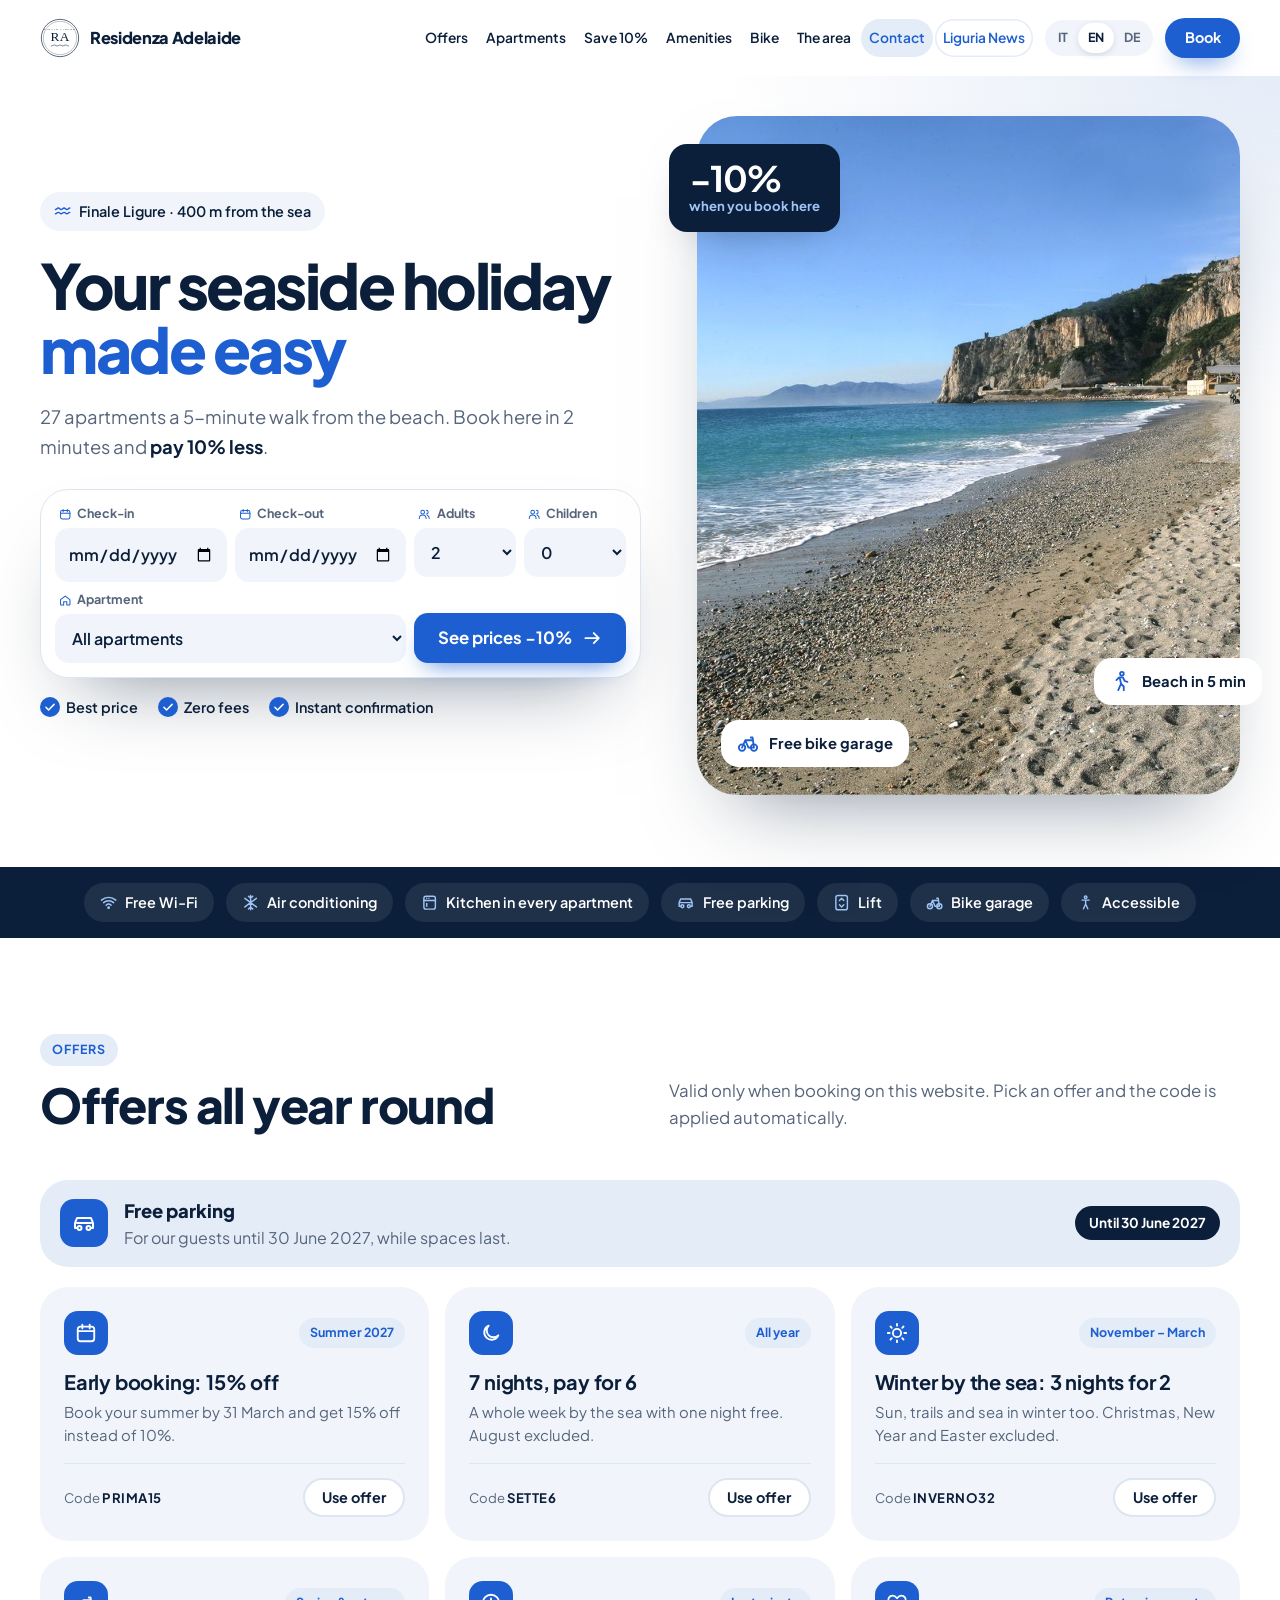
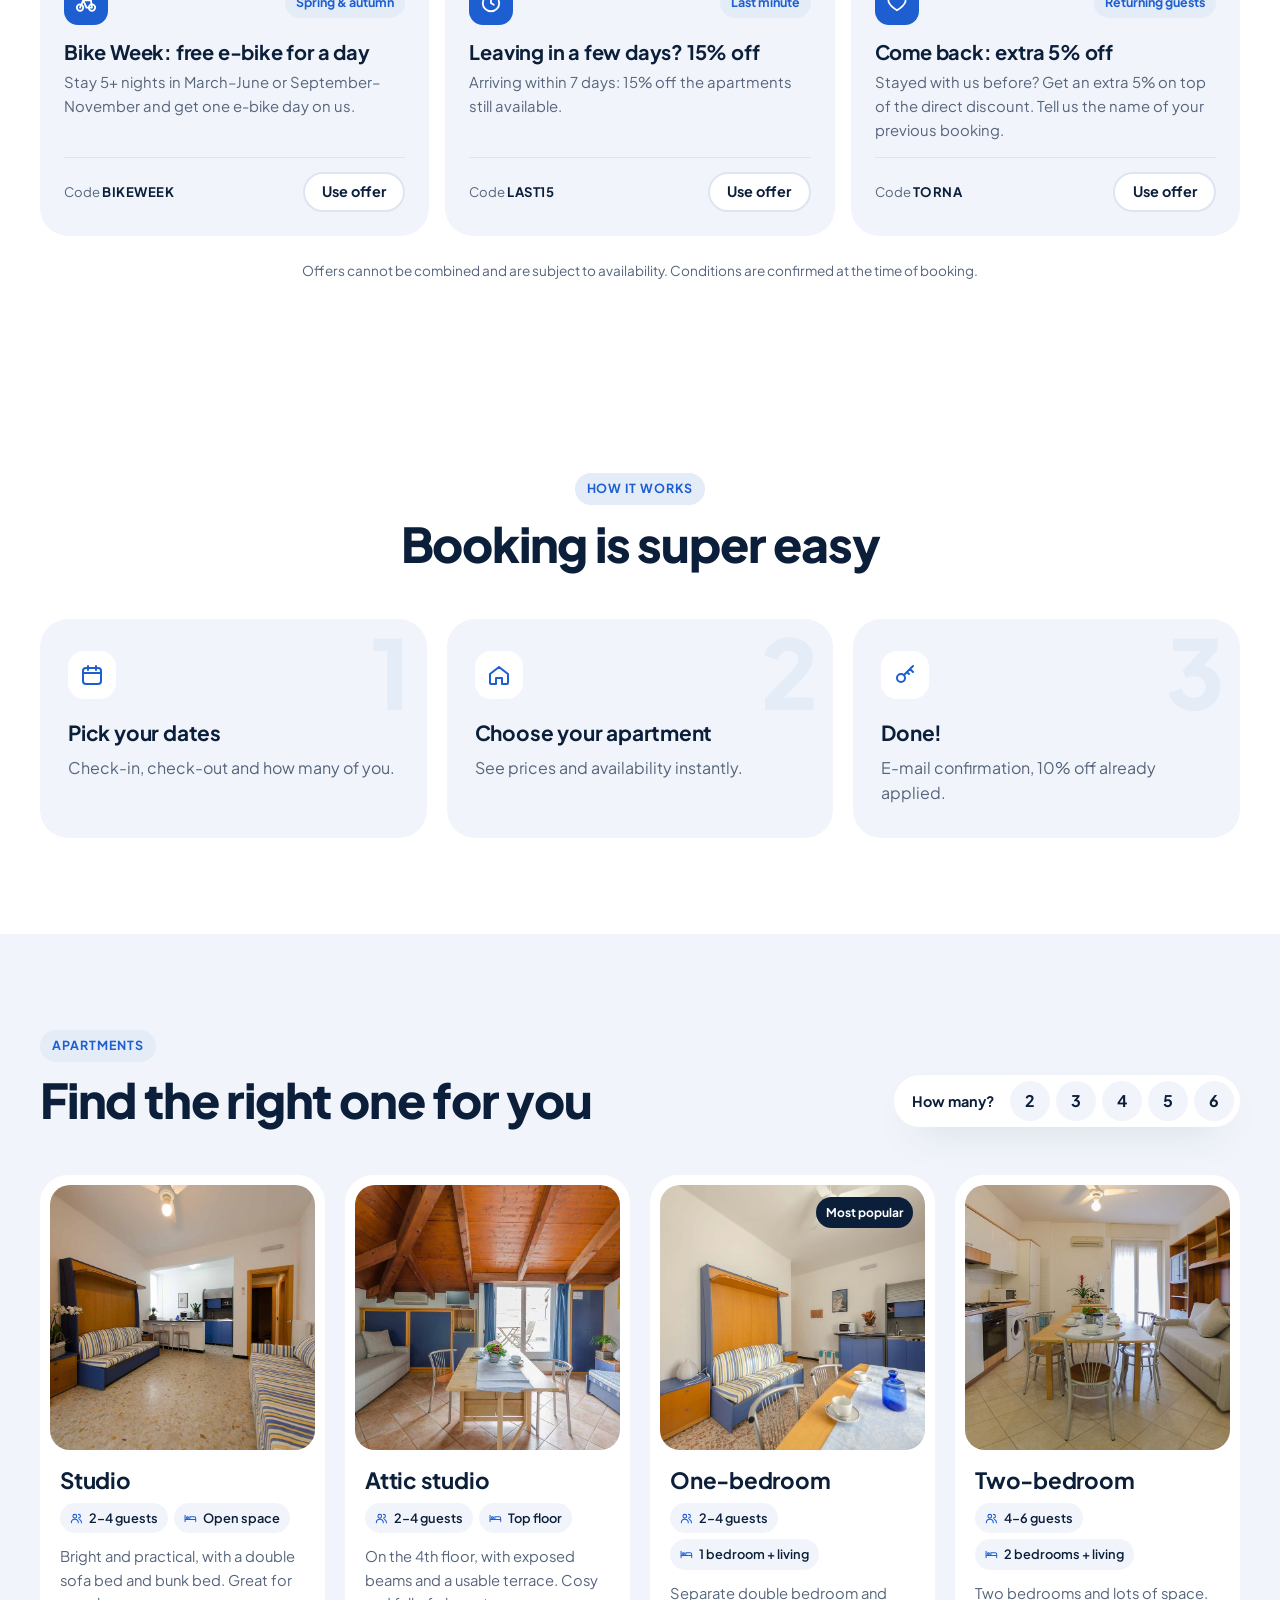
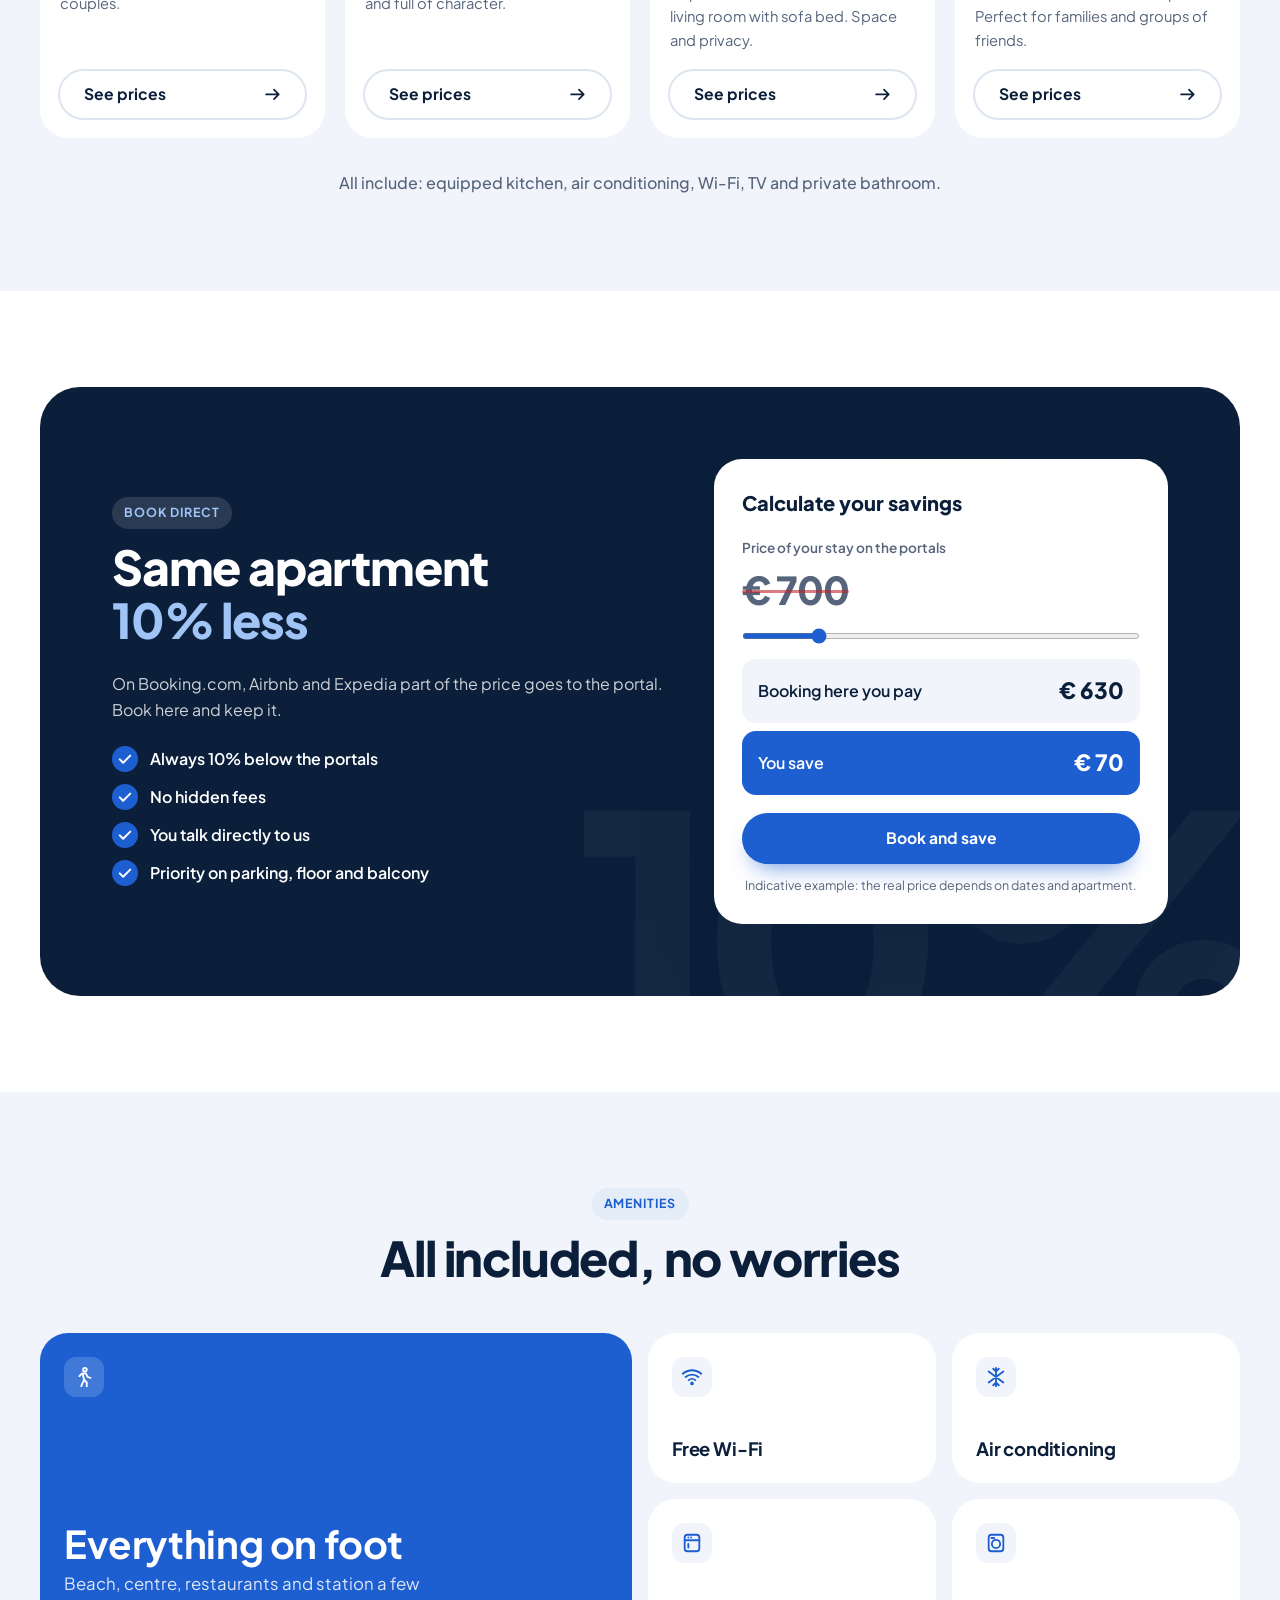
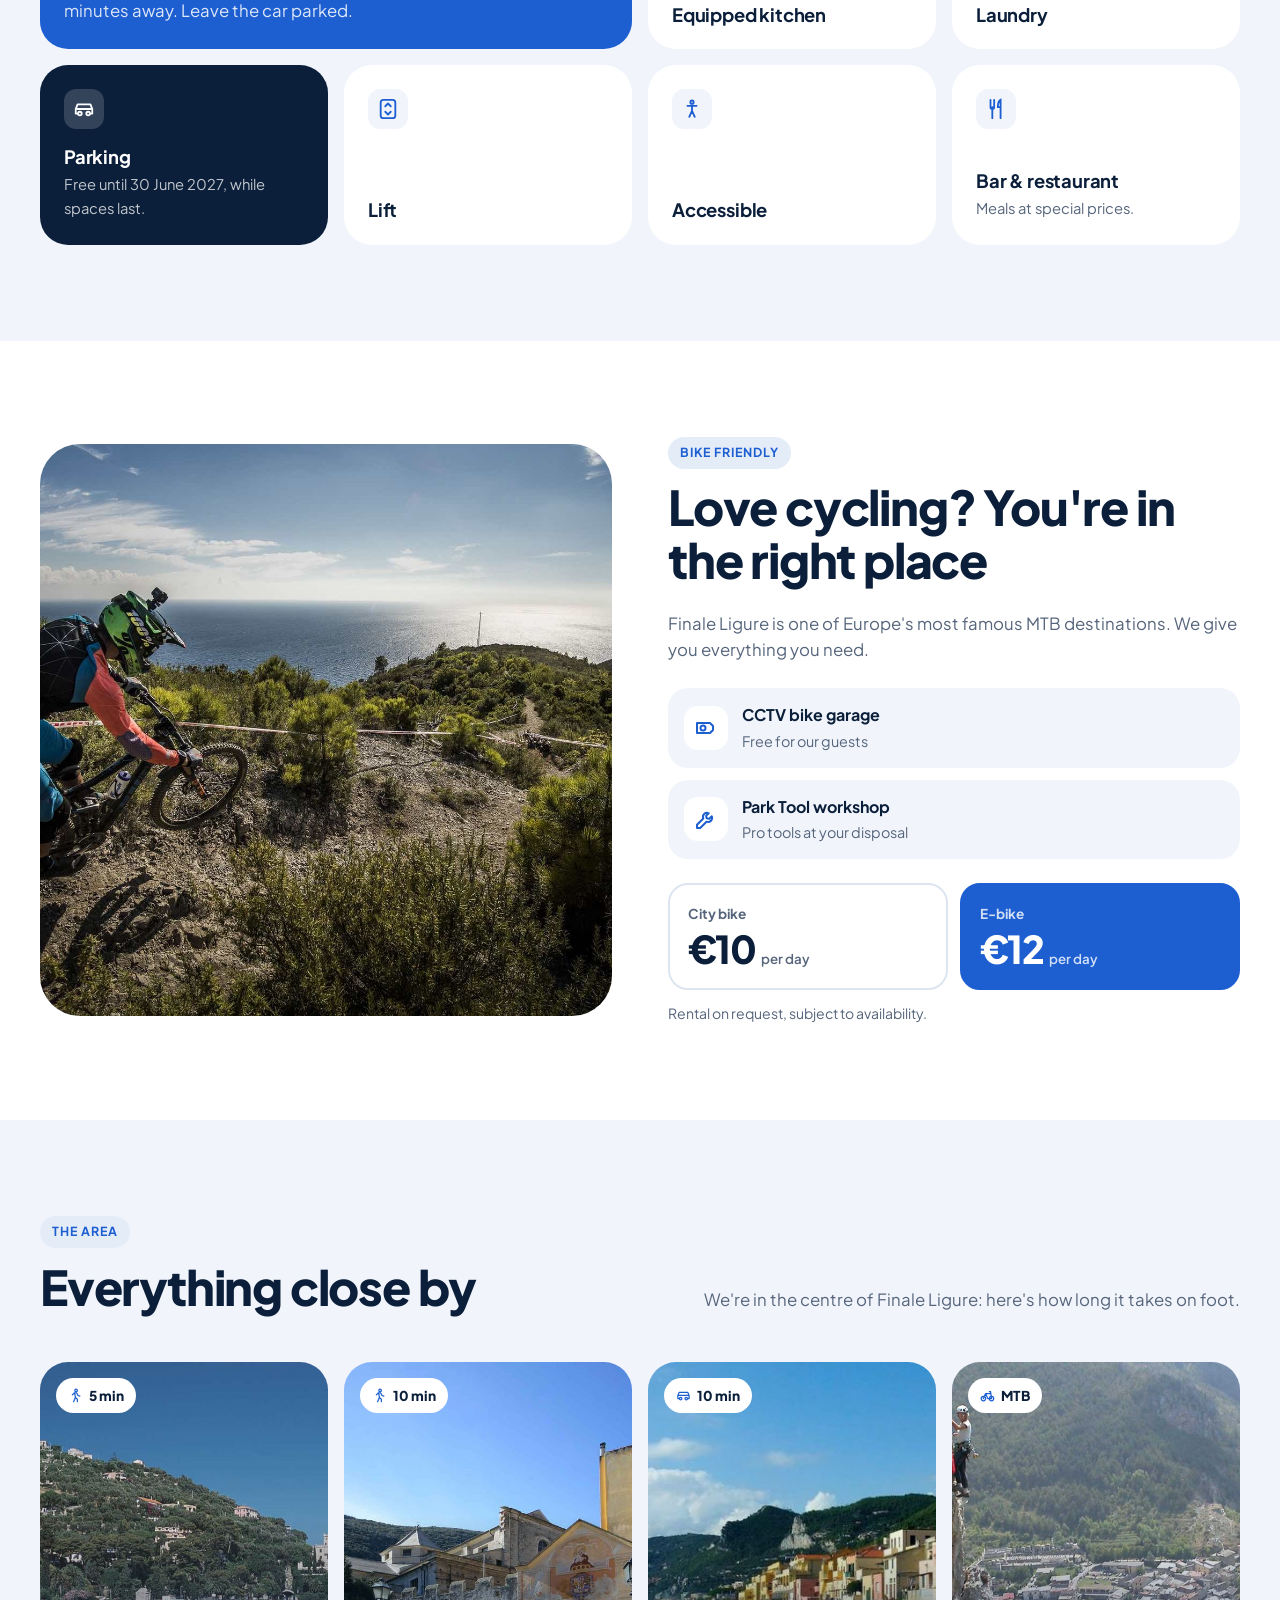
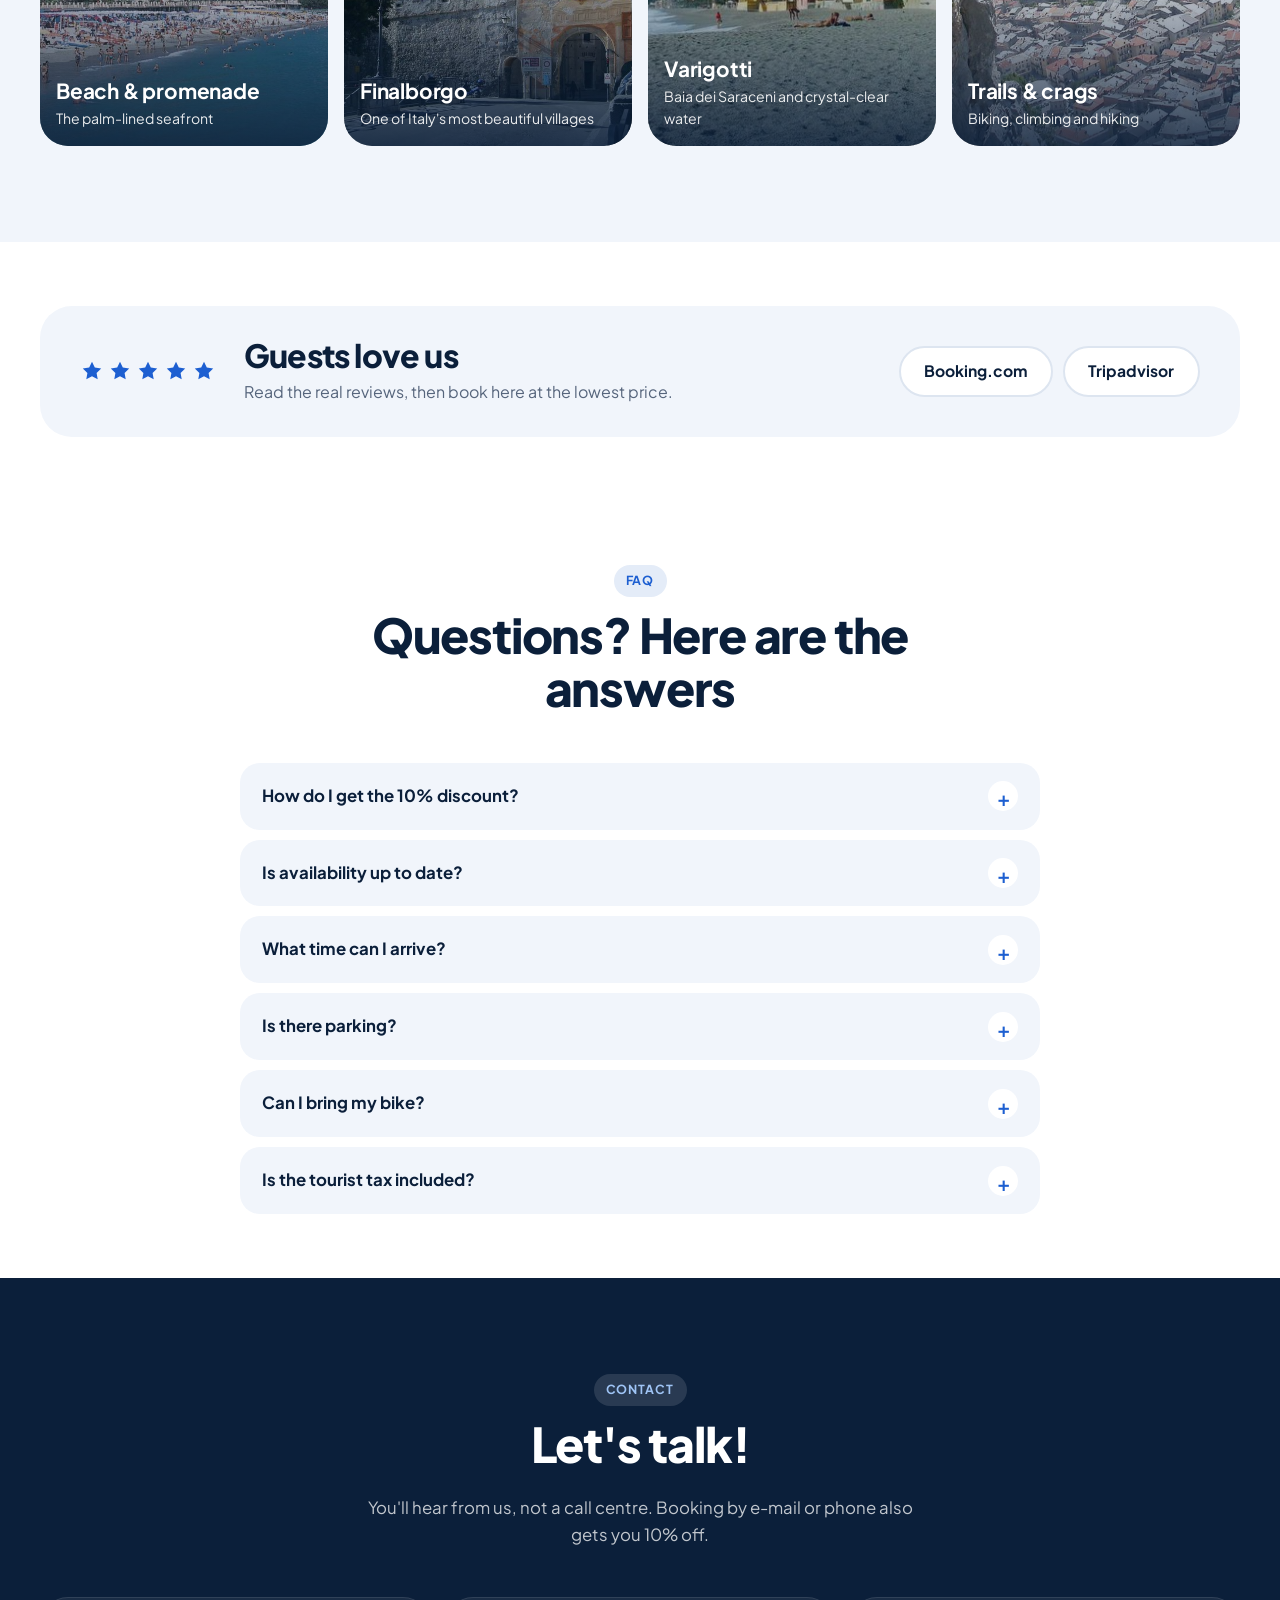
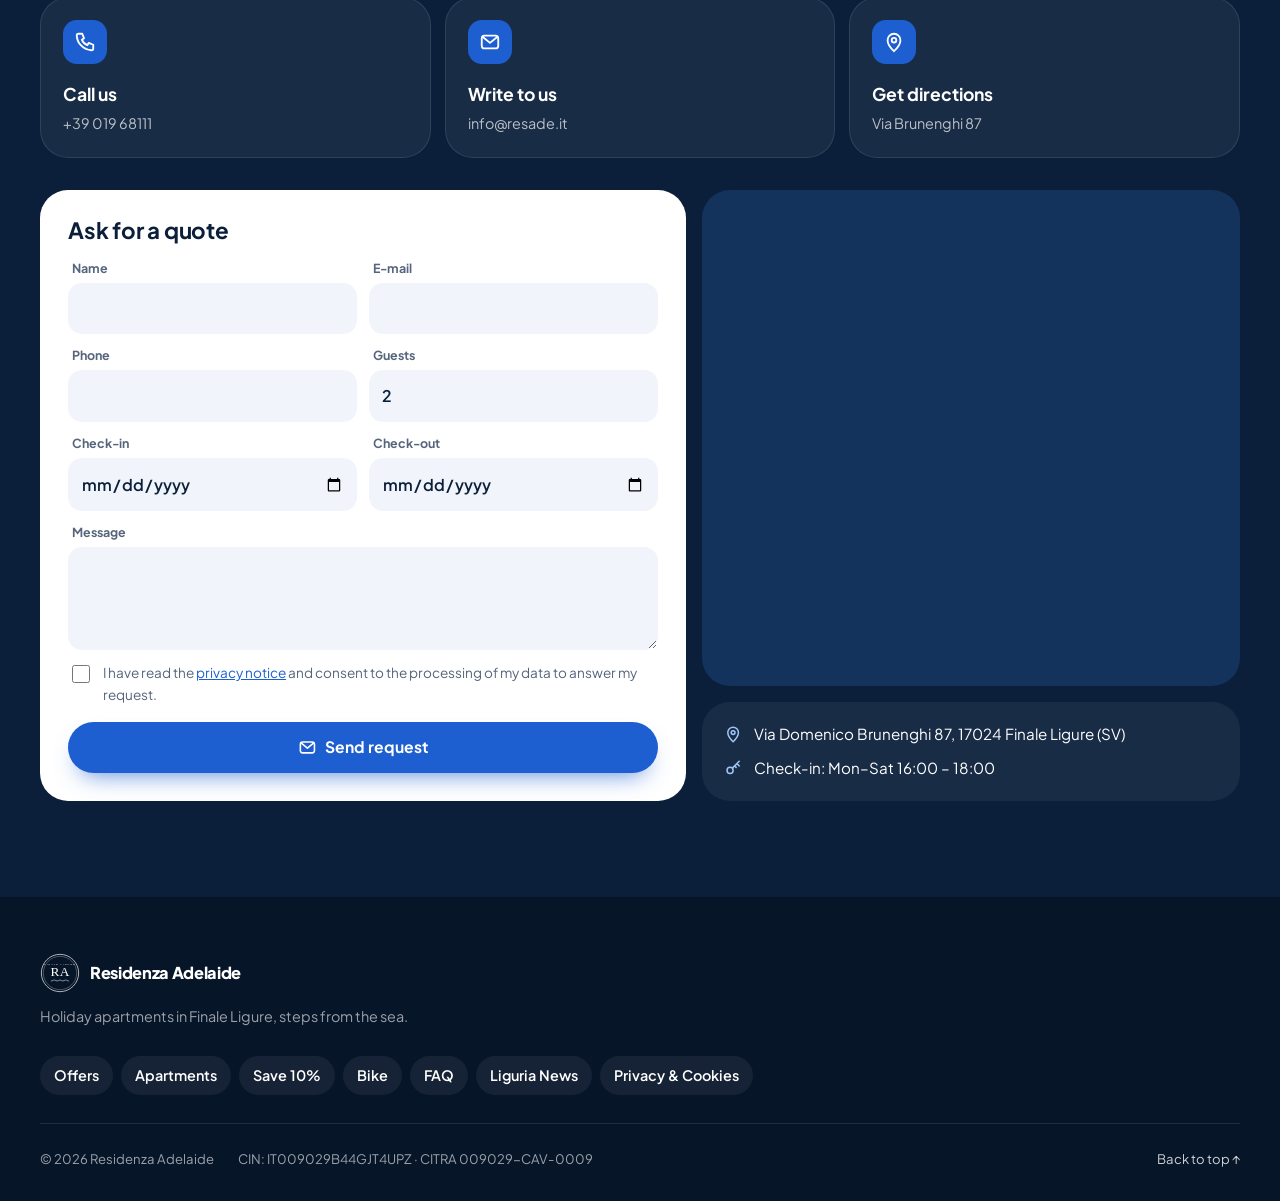
==== commit 572aa8e7: "Aggiunge la pagina Liguria News e la relativa scheda nel menu Il menu ora ha 8 voci: spaziature rido" ====
--- a/index.html
+++ b/index.html
@@ -123,6 +123,7 @@
         <a href="#bike" data-i18n="nav.bike">Bike</a>
         <a href="#zona" data-i18n="nav.area">La zona</a>
         <a href="#contatti" data-i18n="nav.contact">Contatti</a>
+        <a class="nav__news" href="liguria-news/">Liguria News</a>
       </nav>
       <div class="header__actions">
         <div class="lang" role="group" aria-label="Lingua / Language">
@@ -524,6 +525,7 @@
         <li><a href="#risparmia" data-i18n="nav.save">Risparmia 10%</a></li>
         <li><a href="#bike" data-i18n="nav.bike">Bike</a></li>
         <li><a href="#faq">FAQ</a></li>
+        <li><a href="liguria-news/">Liguria News</a></li>
         <li><a href="privacy.html" data-i18n="footer.privacy">Privacy &amp; Cookie</a></li>
       </ul>
       <div class="footer__legal">
--- a/assets/css/style.css
+++ b/assets/css/style.css
@@ -61,17 +61,21 @@
 .btn--line:hover { border-color: var(--navy); }
 .btn--wa { background: var(--wa); color: #06351c; }
 
+html, body { overflow-x: clip; }
+
 /* Header */
 .header { position: sticky; top: 0; z-index: 50; background: rgba(255, 255, 255, .88); backdrop-filter: saturate(1.6) blur(16px); transition: box-shadow .25s; }
 .header.is-scrolled { box-shadow: 0 1px 0 var(--line), 0 10px 30px -24px rgba(11, 31, 58, .5); }
-.header__in { display: flex; align-items: center; gap: 24px; height: var(--header-h); }
+.header__in { display: flex; align-items: center; gap: 18px; height: var(--header-h); }
 .brand { display: flex; align-items: center; gap: 10px; text-decoration: none; color: var(--navy); }
 .brand__logo { width: 40px; height: 40px; }
 .brand__name { font-weight: 800; font-size: 1.12rem; letter-spacing: -.02em; white-space: nowrap; }
 .brand--light { color: #fff; }
 .brand--light .brand__logo { filter: brightness(0) invert(1); }
-.nav { display: flex; gap: 4px; margin-left: auto; }
-.nav a { color: var(--navy); text-decoration: none; font-weight: 600; font-size: .93rem; padding: 8px 14px; border-radius: 999px; transition: background .2s; }
+.nav { display: flex; gap: 2px; margin-left: auto; }
+.nav a { color: var(--navy); text-decoration: none; font-weight: 600; font-size: .9rem; padding: 8px 11px; border-radius: 999px; transition: background .2s; white-space: nowrap; }
+.nav a.nav__news { color: var(--blue); box-shadow: inset 0 0 0 1.5px var(--ice-2); }
+.nav a.nav__news:hover { background: var(--ice-2); }
 .nav a:hover { background: var(--ice); }
 .nav a.is-active { background: var(--ice-2); color: var(--blue); }
 .header__actions { display: flex; align-items: center; gap: 12px; }
@@ -397,19 +401,25 @@
 }
 
 /* Responsive */
+@media (max-width: 1280px) {
+  .header__in { gap: 12px; }
+  .nav a { padding: 8px 8px; font-size: .86rem; }
+  .brand__name { font-size: 1.02rem; }
+}
 @media (max-width: 1100px) {
-  .nav a { padding: 8px 10px; font-size: .88rem; }
   .cards, .places { grid-template-columns: repeat(2, 1fr); }
   .bento { grid-template-columns: repeat(2, 1fr); }
 }
-@media (max-width: 960px) {
-  :root { --header-h: 68px; }
+@media (max-width: 1180px) {
   .burger { display: grid; }
-  .header__cta { display: none; }
   .nav { position: fixed; inset: var(--header-h) 12px auto 12px; flex-direction: column; gap: 4px; background: #fff; padding: 12px; border-radius: var(--r-lg); box-shadow: var(--shadow-lg); transform: translateY(-12px) scale(.98); opacity: 0; visibility: hidden; transition: all .25s ease; margin: 0; }
   .nav.is-open { transform: none; opacity: 1; visibility: visible; }
   .nav a { padding: 14px 16px; font-size: 1.05rem; }
   .header__actions { margin-left: auto; }
+}
+@media (max-width: 960px) {
+  :root { --header-h: 68px; }
+  .header__cta { display: none; }
   .hero__grid, .save, .bike, .contact { grid-template-columns: 1fr; }
   .hero__visual { max-width: 520px; margin: 0 auto; width: 100%; }
   .hero__img { aspect-ratio: 4 / 3; }
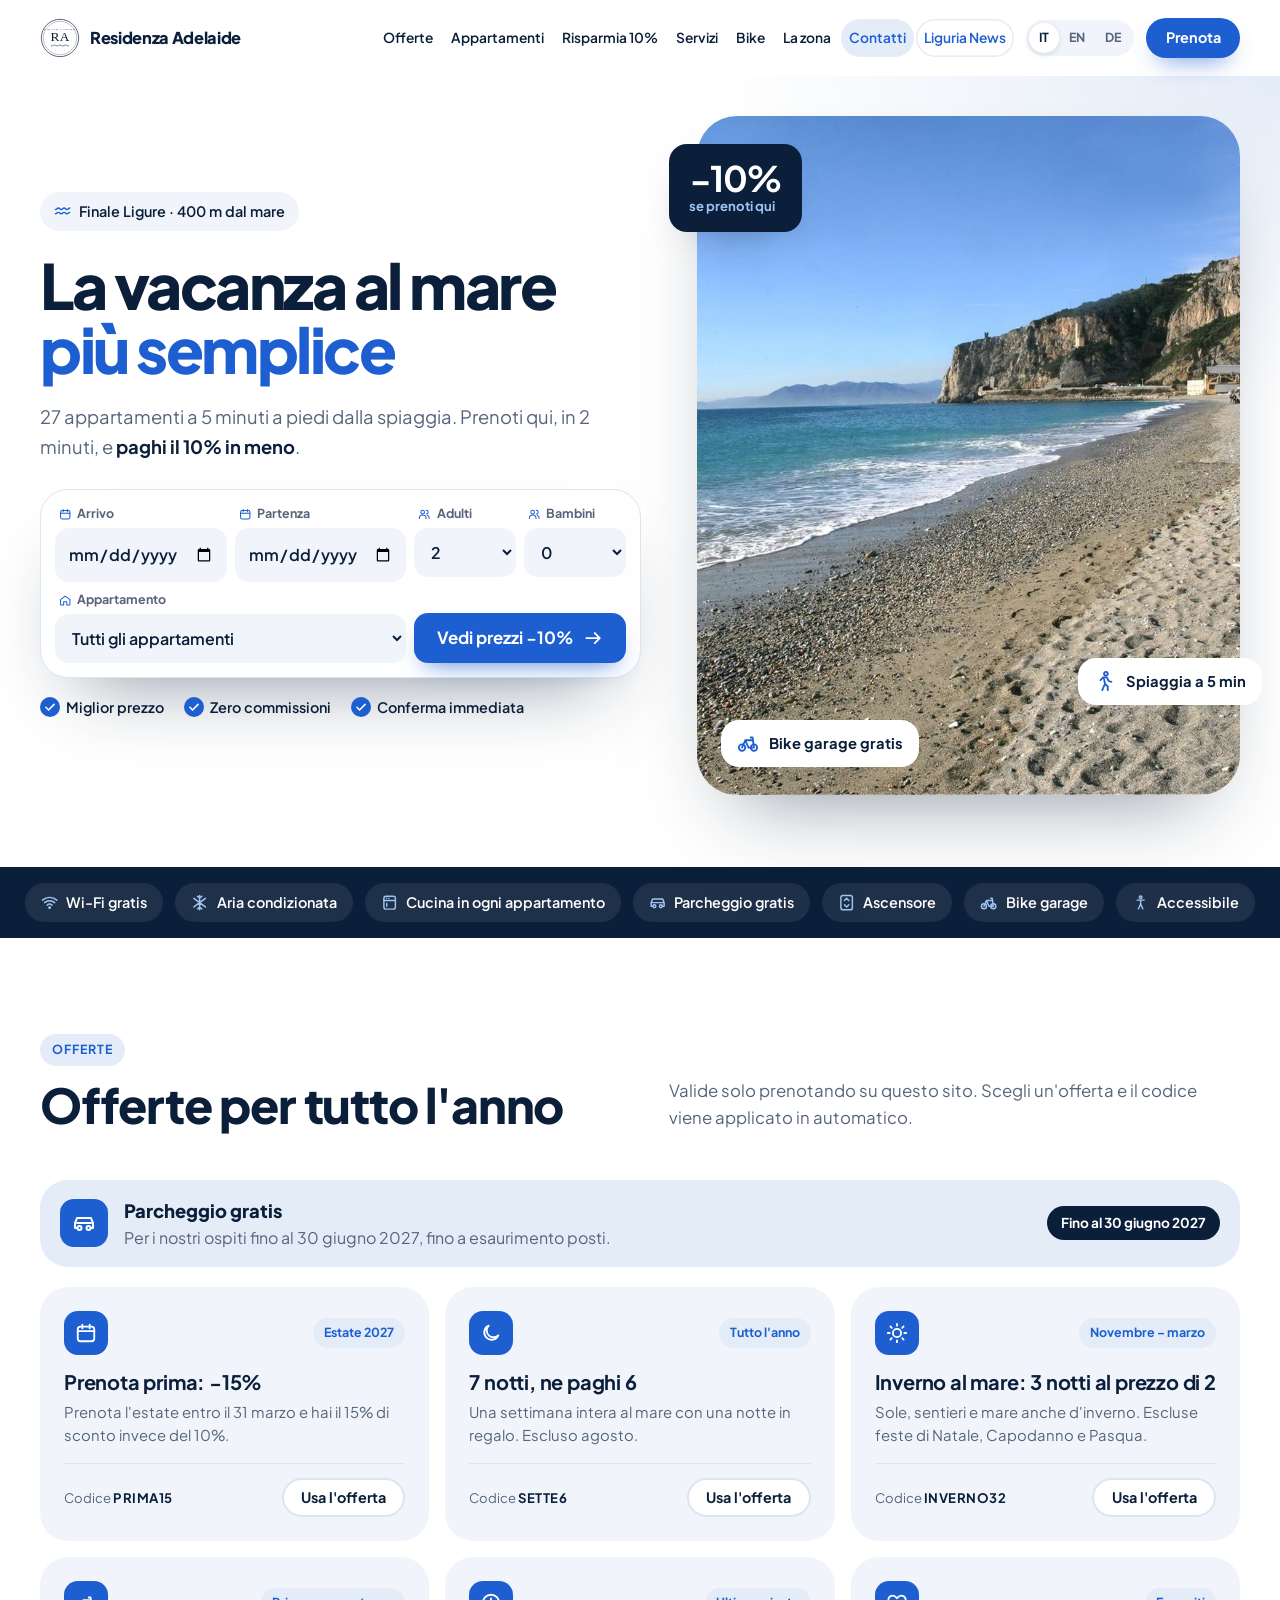
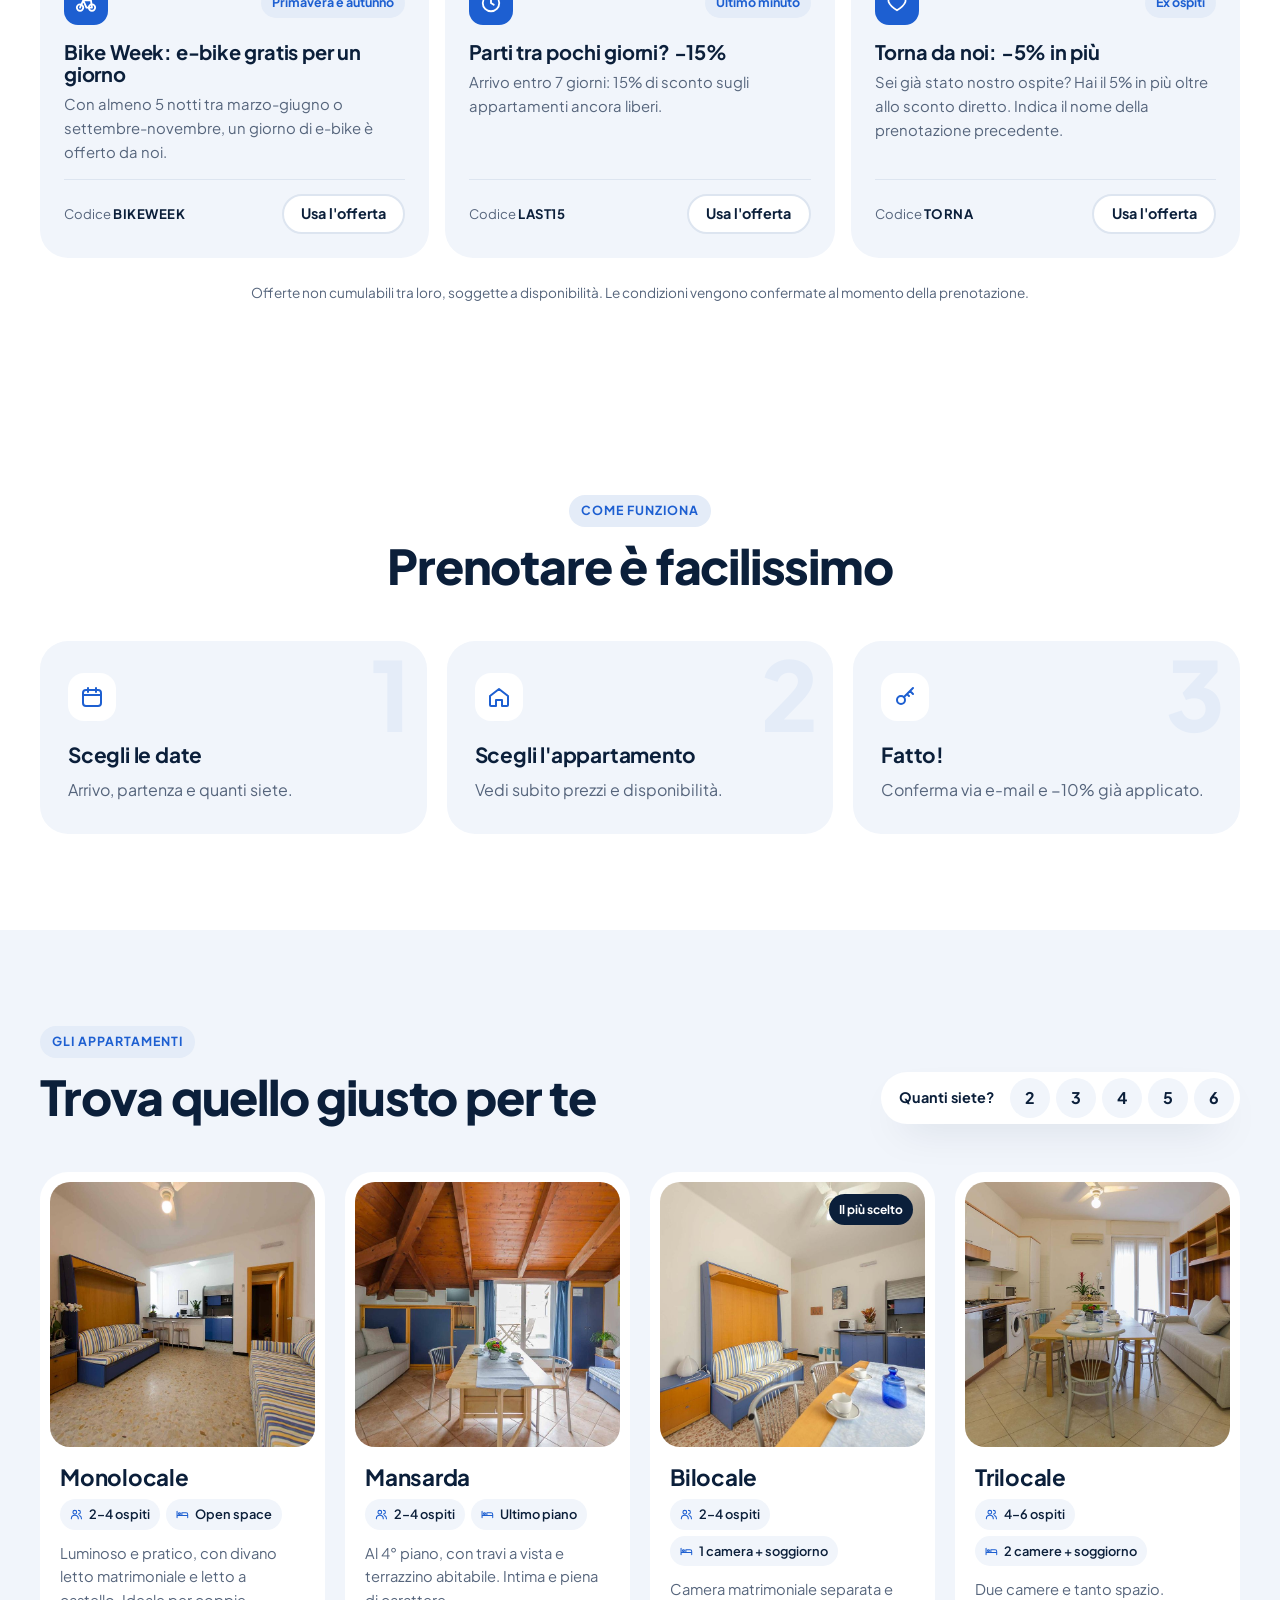
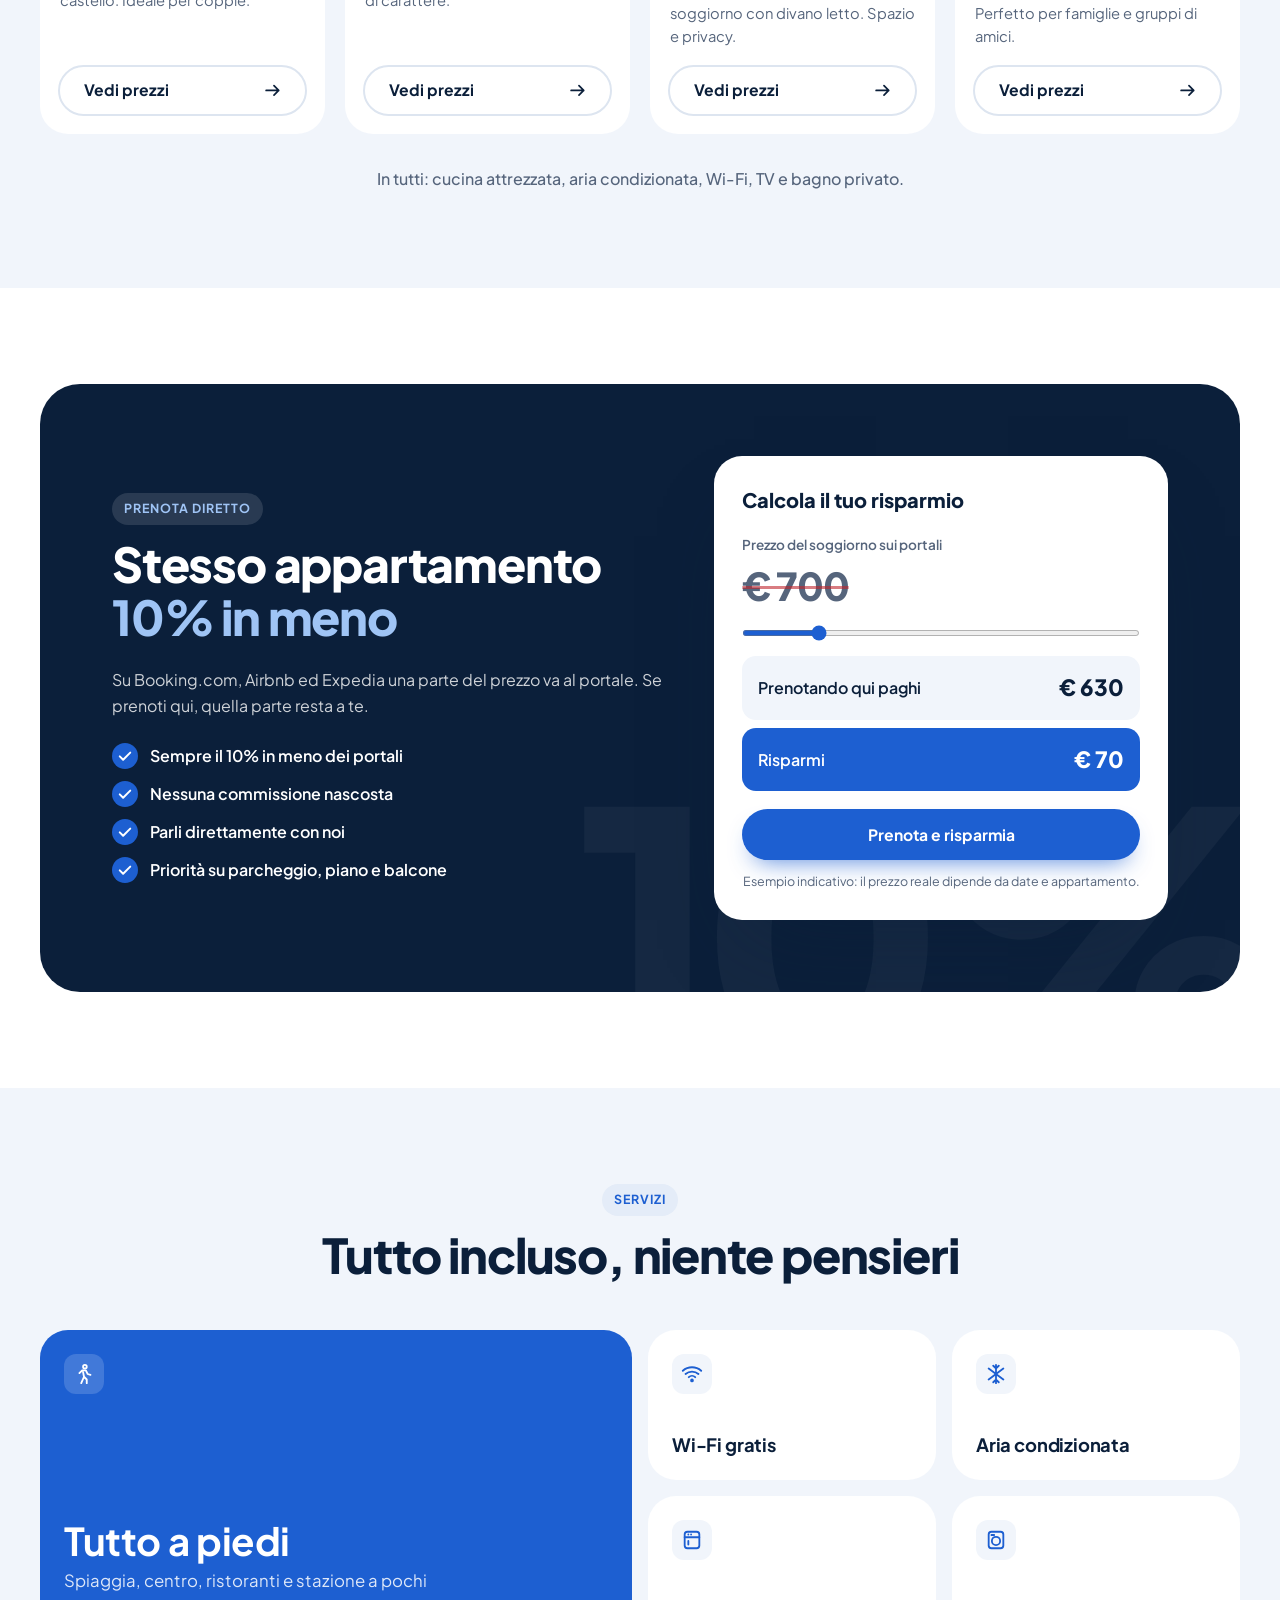
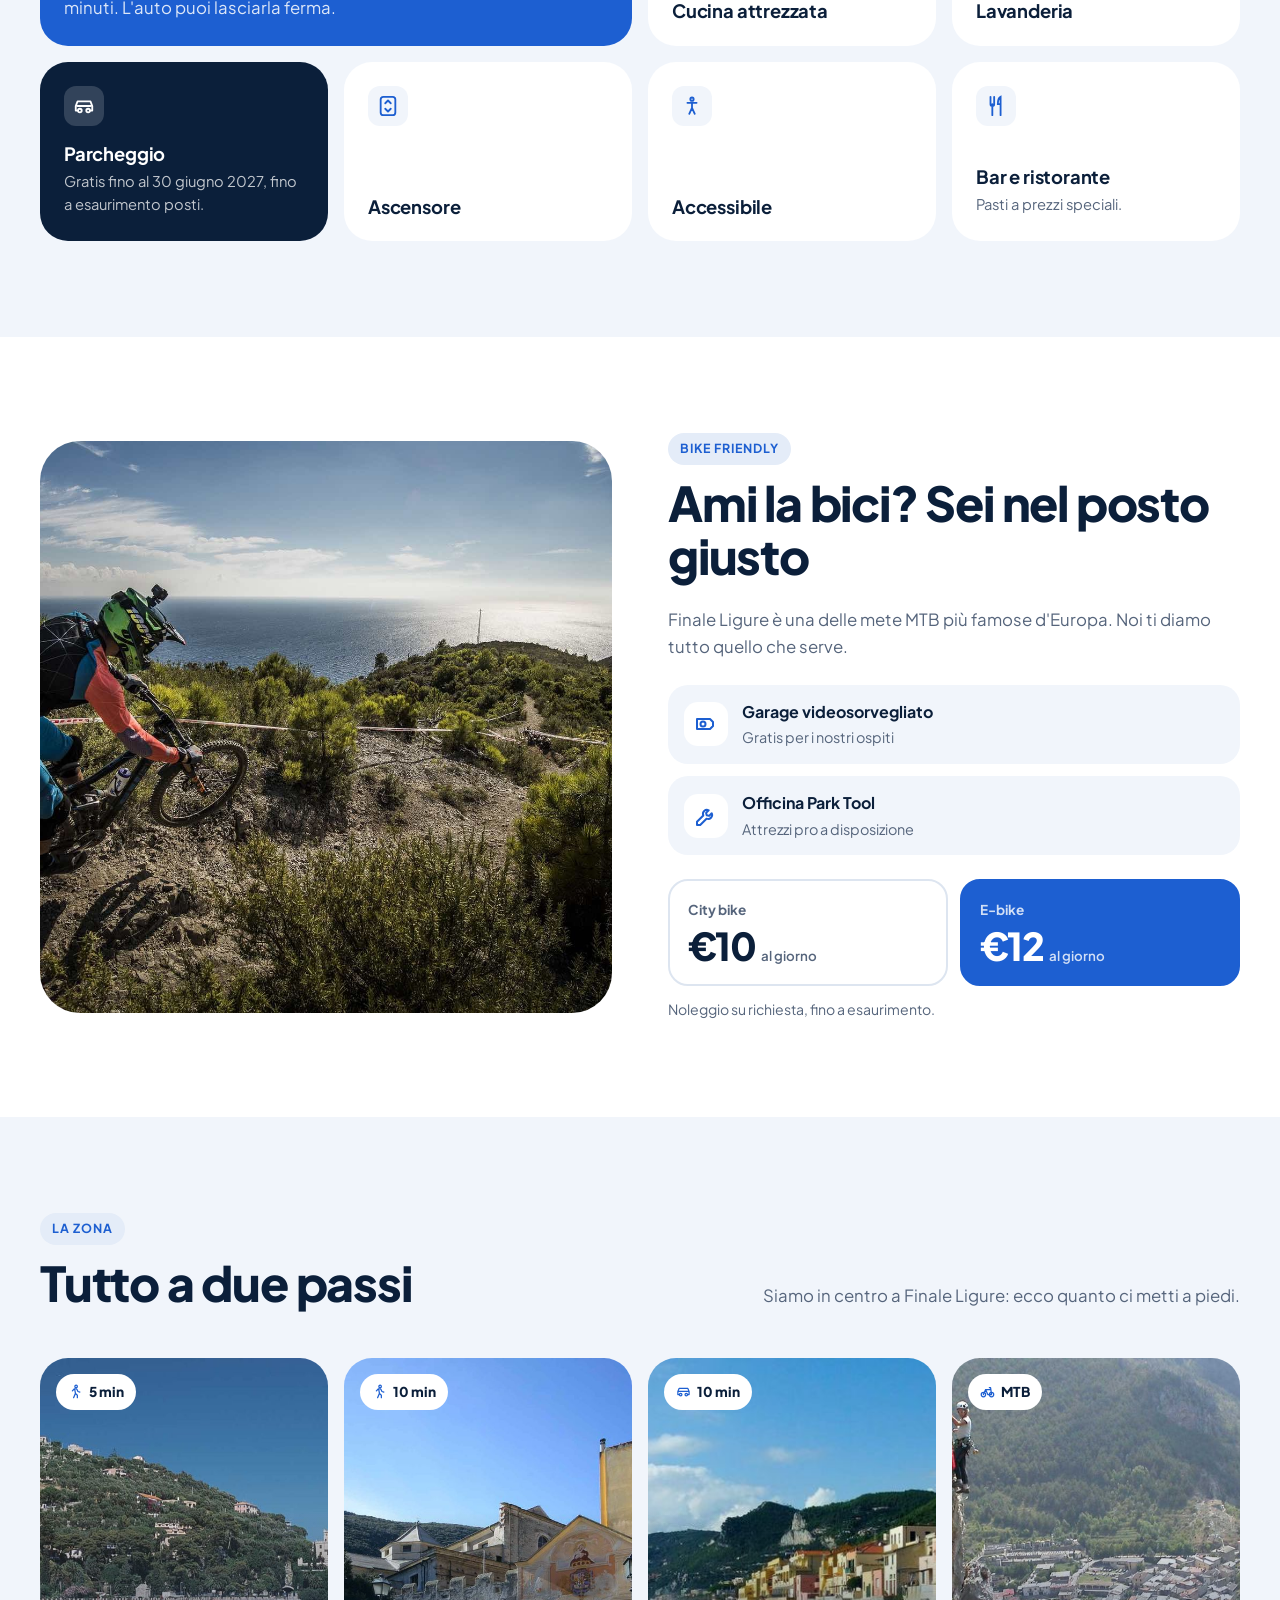
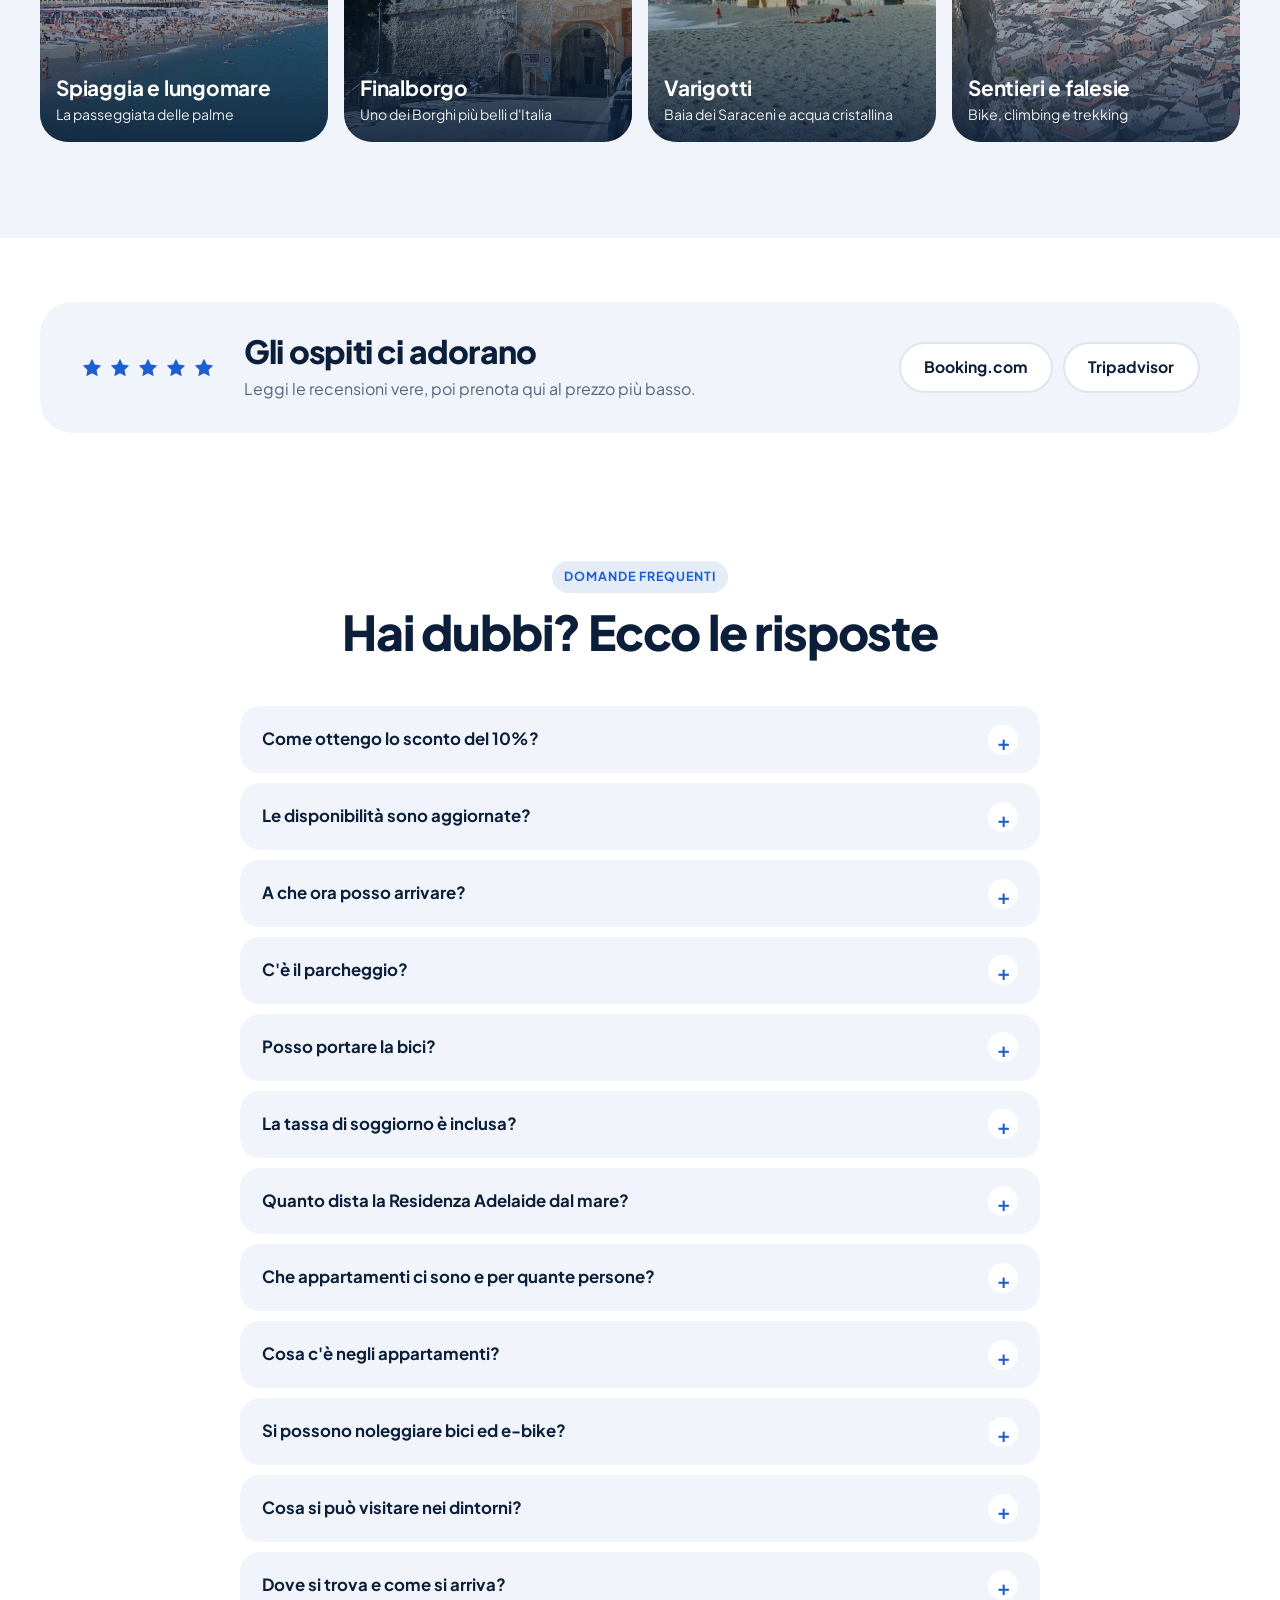
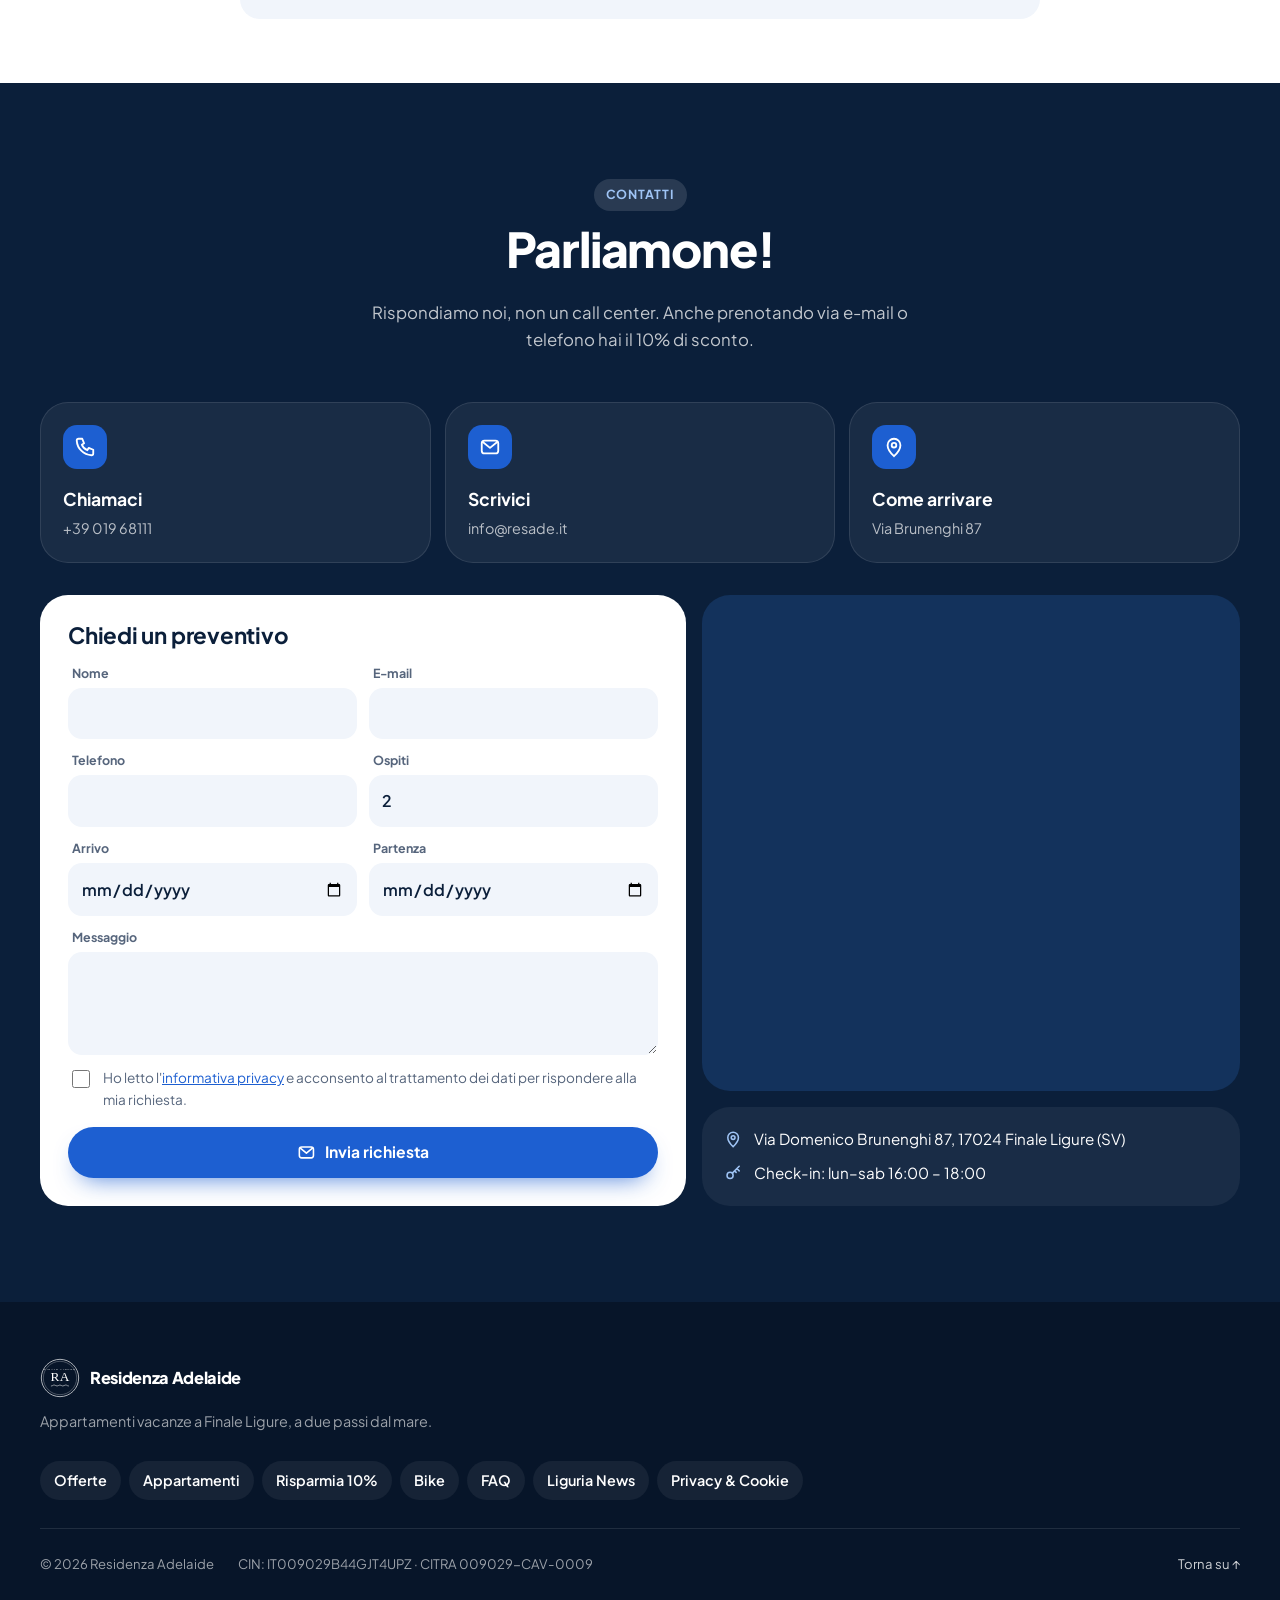
==== commit 42610c78: "SEO, GEO e AEO: pagine statiche EN/DE, dati strutturati, FAQ, file per crawler AI - en/ e de/ genera" ====
--- a/index.html
+++ b/index.html
@@ -5,58 +5,317 @@
   <meta name="viewport" content="width=device-width, initial-scale=1">
   <title>Residenza Adelaide – Appartamenti a Finale Ligure | Prenota diretto -10%</title>
   <meta name="description" content="Residenza Adelaide: 27 appartamenti a Finale Ligure, a 5 minuti a piedi dal mare. Bike garage, noleggio e-bike e parcheggio. Prenota sul sito ufficiale e paghi il 10% in meno.">
+  <meta name="robots" content="index, follow, max-image-preview:large, max-snippet:-1">
   <meta name="theme-color" content="#0b1f3a">
   <link rel="canonical" href="https://www.resade.it/">
   <link rel="alternate" hreflang="it" href="https://www.resade.it/">
-  <link rel="alternate" hreflang="en" href="https://www.resade.it/?lang=en">
-  <link rel="alternate" hreflang="de" href="https://www.resade.it/?lang=de">
+  <link rel="alternate" hreflang="en" href="https://www.resade.it/en/">
+  <link rel="alternate" hreflang="de" href="https://www.resade.it/de/">
   <link rel="alternate" hreflang="x-default" href="https://www.resade.it/">
-  <link rel="icon" href="favicon.svg" type="image/svg+xml">
-  <link rel="manifest" href="site.webmanifest">
+  <link rel="icon" href="/favicon.svg" type="image/svg+xml">
+  <link rel="manifest" href="/site.webmanifest">
 
   <meta property="og:type" content="website">
+  <meta property="og:site_name" content="Residenza Adelaide">
+  <meta property="og:locale" content="it_IT">
   <meta property="og:title" content="Residenza Adelaide – Finale Ligure | -10% prenotando diretto">
   <meta property="og:description" content="Appartamenti a 5 minuti dal mare, bike garage e noleggio e-bike. Prenota sul sito ufficiale e risparmia il 10%.">
   <meta property="og:url" content="https://www.resade.it/">
   <meta property="og:image" content="https://www.resade.it/assets/img/og-cover.jpg">
+  <meta property="og:image:width" content="1200">
+  <meta property="og:image:height" content="630">
   <meta name="twitter:card" content="summary_large_image">
+  <link rel="preload" as="image" href="/assets/img/hero.jpg" fetchpriority="high">
 
   <link rel="preconnect" href="https://fonts.googleapis.com">
   <link rel="preconnect" href="https://fonts.gstatic.com" crossorigin>
   <link href="https://fonts.googleapis.com/css2?family=Plus+Jakarta+Sans:wght@400;500;600;700;800&display=swap" rel="stylesheet">
-  <link rel="stylesheet" href="assets/css/style.css">
-
-  <script type="application/ld+json">
-  {
-    "@context": "https://schema.org",
-    "@type": "LodgingBusiness",
-    "name": "Residenza Adelaide",
-    "url": "https://www.resade.it/",
-    "logo": "https://www.resade.it/assets/img/logo.svg",
-    "email": "info@resade.it",
-    "telephone": "+39 019 68111",
-    "image": "https://www.resade.it/assets/img/og-cover.jpg",
-    "description": "27 appartamenti a Finale Ligure, a 400 m dal mare, con bike garage, officina e noleggio e-bike.",
-    "numberOfRooms": 27,
-    "address": {
-      "@type": "PostalAddress",
-      "streetAddress": "Via Domenico Brunenghi 87",
-      "postalCode": "17024",
-      "addressLocality": "Finale Ligure",
-      "addressRegion": "SV",
-      "addressCountry": "IT"
+  <link rel="stylesheet" href="/assets/css/style.css">
+
+  <script type="application/ld+json" id="ld-json">
+{
+  "@context": "https://schema.org",
+  "@graph": [
+    {
+      "@type": "WebSite",
+      "@id": "https://www.resade.it/#website",
+      "url": "https://www.resade.it/",
+      "name": "Residenza Adelaide",
+      "inLanguage": [
+        "it",
+        "en",
+        "de"
+      ],
+      "publisher": {
+        "@id": "https://www.resade.it/#lodging"
+      }
     },
-    "geo": { "@type": "GeoCoordinates", "latitude": 44.1712, "longitude": 8.3409 },
-    "amenityFeature": [
-      { "@type": "LocationFeatureSpecification", "name": "Wi-Fi gratuito", "value": true },
-      { "@type": "LocationFeatureSpecification", "name": "Aria condizionata", "value": true },
-      { "@type": "LocationFeatureSpecification", "name": "Bike garage videosorvegliato", "value": true },
-      { "@type": "LocationFeatureSpecification", "name": "Parcheggio", "value": true },
-      { "@type": "LocationFeatureSpecification", "name": "Ascensore", "value": true }
-    ],
-    "checkinTime": "16:00",
-    "priceRange": "€€"
-  }
+    {
+      "@type": "LodgingBusiness",
+      "@id": "https://www.resade.it/#lodging",
+      "name": "Residenza Adelaide",
+      "alternateName": "Resade",
+      "url": "https://www.resade.it/",
+      "description": "Residenza Adelaide è una struttura con 27 appartamenti vacanza nel centro di Finale Ligure (Liguria), a 400 metri dal mare. Monolocali, mansarde, bilocali e trilocali da 2 a 6 persone con cucina, aria condizionata e Wi-Fi; bike garage videosorvegliato, officina e noleggio bici ed e-bike. Prenotando sul sito ufficiale si paga il 10% in meno.",
+      "logo": "https://www.resade.it/assets/img/logo.svg",
+      "image": [
+        "https://www.resade.it/assets/img/og-cover.jpg",
+        "https://www.resade.it/assets/img/hero.jpg",
+        "https://www.resade.it/assets/img/monolocale.jpg",
+        "https://www.resade.it/assets/img/mansarda.jpg",
+        "https://www.resade.it/assets/img/bilocale.jpg",
+        "https://www.resade.it/assets/img/trilocale.jpg"
+      ],
+      "email": "info@resade.it",
+      "telephone": "+39 019 68111",
+      "address": {
+        "@type": "PostalAddress",
+        "streetAddress": "Via Domenico Brunenghi 87",
+        "postalCode": "17024",
+        "addressLocality": "Finale Ligure",
+        "addressRegion": "SV",
+        "addressCountry": "IT"
+      },
+      "geo": {
+        "@type": "GeoCoordinates",
+        "latitude": 44.17037,
+        "longitude": 8.33847
+      },
+      "hasMap": "https://www.google.com/maps/search/?api=1&query=Residenza+Adelaide+Via+Domenico+Brunenghi+87+Finale+Ligure",
+      "sameAs": [
+        "https://www.booking.com/hotel/it/residenza-adelaide.html",
+        "https://www.tripadvisor.com/Hotel_Review-g194761-d1488235-Reviews-Residenza_Adelaide-Finale_Ligure_Italian_Riviera_Liguria.html"
+      ],
+      "numberOfRooms": 27,
+      "checkinTime": "16:00",
+      "priceRange": "€€",
+      "currenciesAccepted": "EUR",
+      "availableLanguage": [
+        "it",
+        "en",
+        "de"
+      ],
+      "amenityFeature": [
+        {
+          "@type": "LocationFeatureSpecification",
+          "name": "Wi-Fi gratuito",
+          "value": true
+        },
+        {
+          "@type": "LocationFeatureSpecification",
+          "name": "Aria condizionata",
+          "value": true
+        },
+        {
+          "@type": "LocationFeatureSpecification",
+          "name": "Cucina in ogni appartamento",
+          "value": true
+        },
+        {
+          "@type": "LocationFeatureSpecification",
+          "name": "Ascensore",
+          "value": true
+        },
+        {
+          "@type": "LocationFeatureSpecification",
+          "name": "Accessibile",
+          "value": true
+        },
+        {
+          "@type": "LocationFeatureSpecification",
+          "name": "Bike garage videosorvegliato",
+          "value": true
+        },
+        {
+          "@type": "LocationFeatureSpecification",
+          "name": "Officina bici",
+          "value": true
+        },
+        {
+          "@type": "LocationFeatureSpecification",
+          "name": "Noleggio bici ed e-bike",
+          "value": true
+        },
+        {
+          "@type": "LocationFeatureSpecification",
+          "name": "Parcheggio",
+          "value": true
+        }
+      ],
+      "containsPlace": [
+        {
+          "@type": "Accommodation",
+          "name": "Monolocale",
+          "image": "https://www.resade.it/assets/img/monolocale.jpg",
+          "occupancy": {
+            "@type": "QuantitativeValue",
+            "minValue": 2,
+            "maxValue": 4
+          },
+          "numberOfRooms": 1
+        },
+        {
+          "@type": "Accommodation",
+          "name": "Mansarda con terrazzino",
+          "image": "https://www.resade.it/assets/img/mansarda.jpg",
+          "occupancy": {
+            "@type": "QuantitativeValue",
+            "minValue": 2,
+            "maxValue": 4
+          },
+          "numberOfRooms": 1
+        },
+        {
+          "@type": "Accommodation",
+          "name": "Bilocale",
+          "image": "https://www.resade.it/assets/img/bilocale.jpg",
+          "occupancy": {
+            "@type": "QuantitativeValue",
+            "minValue": 2,
+            "maxValue": 4
+          },
+          "numberOfRooms": 2
+        },
+        {
+          "@type": "Accommodation",
+          "name": "Trilocale",
+          "image": "https://www.resade.it/assets/img/trilocale.jpg",
+          "occupancy": {
+            "@type": "QuantitativeValue",
+            "minValue": 4,
+            "maxValue": 6
+          },
+          "numberOfRooms": 3
+        }
+      ],
+      "identifier": [
+        {
+          "@type": "PropertyValue",
+          "propertyID": "CIN / CITRA",
+          "value": "IT009029B44GJT4UPZ · CITRA 009029-CAV-0009"
+        }
+      ]
+    },
+    {
+      "@type": "WebPage",
+      "@id": "https://www.resade.it/#webpage",
+      "url": "https://www.resade.it/",
+      "name": "Residenza Adelaide – Appartamenti a Finale Ligure | Prenota diretto -10%",
+      "description": "Residenza Adelaide: 27 appartamenti a Finale Ligure, a 5 minuti a piedi dal mare. Bike garage, noleggio e-bike e parcheggio. Prenota sul sito ufficiale e paghi il 10% in meno.",
+      "inLanguage": "it",
+      "isPartOf": {
+        "@id": "https://www.resade.it/#website"
+      },
+      "about": {
+        "@id": "https://www.resade.it/#lodging"
+      },
+      "primaryImageOfPage": "https://www.resade.it/assets/img/og-cover.jpg"
+    },
+    {
+      "@type": "FAQPage",
+      "@id": "https://www.resade.it/#faq",
+      "inLanguage": "it",
+      "mainEntity": [
+        {
+          "@type": "Question",
+          "name": "Come ottengo lo sconto del 10%?",
+          "acceptedAnswer": {
+            "@type": "Answer",
+            "text": "Basta prenotare da questo sito (o scriverci/chiamarci). Lo sconto è già applicato ai prezzi che vedi: non serve nessun codice."
+          }
+        },
+        {
+          "@type": "Question",
+          "name": "Le disponibilità sono aggiornate?",
+          "acceptedAnswer": {
+            "@type": "Answer",
+            "text": "Sì, in tempo reale. Il nostro calendario è collegato a tutti i portali, quindi niente doppie prenotazioni."
+          }
+        },
+        {
+          "@type": "Question",
+          "name": "A che ora posso arrivare?",
+          "acceptedAnswer": {
+            "@type": "Answer",
+            "text": "L'ufficio check-in (Via Brunenghi 87) è aperto dal lunedì al sabato dalle 16:00 alle 18:00. Arrivi in un altro orario o di domenica? Scrivici prima e ci organizziamo."
+          }
+        },
+        {
+          "@type": "Question",
+          "name": "C'è il parcheggio?",
+          "acceptedAnswer": {
+            "@type": "Answer",
+            "text": "Sì, su prenotazione e a pagamento (posti limitati). Chiedilo quando prenoti."
+          }
+        },
+        {
+          "@type": "Question",
+          "name": "Posso portare la bici?",
+          "acceptedAnswer": {
+            "@type": "Answer",
+            "text": "Certo! Il garage videosorvegliato è gratis e c'è anche un'officina. Se non hai la bici, la noleggi da noi."
+          }
+        },
+        {
+          "@type": "Question",
+          "name": "La tassa di soggiorno è inclusa?",
+          "acceptedAnswer": {
+            "@type": "Answer",
+            "text": "No, si paga in struttura secondo le tariffe del Comune di Finale Ligure."
+          }
+        },
+        {
+          "@type": "Question",
+          "name": "Quanto dista la Residenza Adelaide dal mare?",
+          "acceptedAnswer": {
+            "@type": "Answer",
+            "text": "Circa 400 metri: sono 5 minuti a piedi dalla spiaggia e dal lungomare di Finale Ligure."
+          }
+        },
+        {
+          "@type": "Question",
+          "name": "Che appartamenti ci sono e per quante persone?",
+          "acceptedAnswer": {
+            "@type": "Answer",
+            "text": "27 appartamenti: monolocali (2–4 persone), mansarde al 4° piano con terrazzino (2–4), bilocali con camera separata (2–4) e trilocali con due camere (4–6)."
+          }
+        },
+        {
+          "@type": "Question",
+          "name": "Cosa c'è negli appartamenti?",
+          "acceptedAnswer": {
+            "@type": "Answer",
+            "text": "Tutti hanno cucina attrezzata, aria condizionata, Wi-Fi gratuito, TV e bagno privato. L'edificio ha l'ascensore ed è accessibile."
+          }
+        },
+        {
+          "@type": "Question",
+          "name": "Si possono noleggiare bici ed e-bike?",
+          "acceptedAnswer": {
+            "@type": "Answer",
+            "text": "Sì, su richiesta e fino a esaurimento: city bike a 10 € al giorno, e-bike a 12 € al giorno. Per le bici degli ospiti c'è un garage videosorvegliato gratuito con officina Park Tool."
+          }
+        },
+        {
+          "@type": "Question",
+          "name": "Cosa si può visitare nei dintorni?",
+          "acceptedAnswer": {
+            "@type": "Answer",
+            "text": "Finalborgo, uno dei Borghi più belli d'Italia, è a 10 minuti a piedi; Varigotti e la Baia dei Saraceni a 10 minuti in auto. Finale Ligure è una delle mete più famose d'Europa per mountain bike, arrampicata e trekking."
+          }
+        },
+        {
+          "@type": "Question",
+          "name": "Dove si trova e come si arriva?",
+          "acceptedAnswer": {
+            "@type": "Answer",
+            "text": "In Via Domenico Brunenghi 87, 17024 Finale Ligure (SV), in centro. In auto: uscita Finale Ligure dell'autostrada A10. In treno: stazione di Finale Ligure Marina."
+          }
+        }
+      ]
+    }
+  ]
+}
   </script>
 </head>
 <body>
@@ -112,7 +371,7 @@
   <header class="header" id="top">
     <div class="container header__in">
       <a class="brand" href="#top" aria-label="Residenza Adelaide – home">
-        <img class="brand__logo" src="assets/img/logo.svg" alt="" width="40" height="40">
+        <img class="brand__logo" src="/assets/img/logo.svg" alt="" width="40" height="40">
         <span class="brand__name">Residenza Adelaide</span>
       </a>
       <nav class="nav" id="nav" aria-label="Menu principale">
@@ -123,13 +382,13 @@
         <a href="#bike" data-i18n="nav.bike">Bike</a>
         <a href="#zona" data-i18n="nav.area">La zona</a>
         <a href="#contatti" data-i18n="nav.contact">Contatti</a>
-        <a class="nav__news" href="liguria-news/">Liguria News</a>
+        <a class="nav__news" href="/liguria-news/">Liguria News</a>
       </nav>
       <div class="header__actions">
         <div class="lang" role="group" aria-label="Lingua / Language">
-          <button type="button" data-lang="it" aria-pressed="true">IT</button>
-          <button type="button" data-lang="en" aria-pressed="false">EN</button>
-          <button type="button" data-lang="de" aria-pressed="false">DE</button>
+          <a href="/" hreflang="it" lang="it" data-lang="it" aria-current="true">IT</a>
+          <a href="/en/" hreflang="en" lang="en" data-lang="en">EN</a>
+          <a href="/de/" hreflang="de" lang="de" data-lang="de">DE</a>
         </div>
         <a class="btn btn--blue btn--sm header__cta" href="#prenota" data-i18n="cta.book">Prenota</a>
         <button class="burger" type="button" aria-controls="nav" aria-expanded="false" aria-label="Menu">
@@ -194,7 +453,7 @@
         </div>
 
         <div class="hero__visual" aria-hidden="true">
-          <div class="hero__img" data-img="assets/img/hero.jpg"></div>
+          <div class="hero__img" data-img="/assets/img/hero.jpg"></div>
           <div class="float float--deal"><strong>−10%</strong><span data-i18n="hero.f1">se prenoti qui</span></div>
           <div class="float float--a"><svg class="ic"><use href="#i-walk"/></svg><span data-i18n="hero.f2">Spiaggia a 5 min</span></div>
           <div class="float float--b"><svg class="ic"><use href="#i-bike"/></svg><span data-i18n="hero.f3">Bike garage gratis</span></div>
@@ -271,7 +530,7 @@
 
         <div class="cards">
           <article class="card" data-max="4" data-reveal>
-            <div class="card__img" data-img="assets/img/monolocale.jpg" role="img" aria-label="Monolocale"><span class="card__badge" data-i18n="apt.fit">Perfetto per voi</span></div>
+            <div class="card__img" data-img="/assets/img/monolocale.jpg" role="img" aria-label="Monolocale"><span class="card__badge" data-i18n="apt.fit">Perfetto per voi</span></div>
             <div class="card__body">
               <h3 data-i18n="apt.studio.name">Monolocale</h3>
               <ul class="tags">
@@ -284,7 +543,7 @@
           </article>
 
           <article class="card" data-max="4" data-reveal>
-            <div class="card__img" data-img="assets/img/mansarda.jpg" role="img" aria-label="Mansarda"><span class="card__badge" data-i18n="apt.fit">Perfetto per voi</span></div>
+            <div class="card__img" data-img="/assets/img/mansarda.jpg" role="img" aria-label="Mansarda"><span class="card__badge" data-i18n="apt.fit">Perfetto per voi</span></div>
             <div class="card__body">
               <h3 data-i18n="apt.attic.name">Mansarda</h3>
               <ul class="tags">
@@ -297,7 +556,7 @@
           </article>
 
           <article class="card" data-max="4" data-reveal>
-            <div class="card__img" data-img="assets/img/bilocale.jpg" role="img" aria-label="Bilocale"><span class="card__badge" data-i18n="apt.fit">Perfetto per voi</span><span class="card__hot" data-i18n="apt.popular">Il più scelto</span></div>
+            <div class="card__img" data-img="/assets/img/bilocale.jpg" role="img" aria-label="Bilocale"><span class="card__badge" data-i18n="apt.fit">Perfetto per voi</span><span class="card__hot" data-i18n="apt.popular">Il più scelto</span></div>
             <div class="card__body">
               <h3 data-i18n="apt.two.name">Bilocale</h3>
               <ul class="tags">
@@ -310,7 +569,7 @@
           </article>
 
           <article class="card" data-max="6" data-reveal>
-            <div class="card__img" data-img="assets/img/trilocale.jpg" role="img" aria-label="Trilocale"><span class="card__badge" data-i18n="apt.fit">Perfetto per voi</span></div>
+            <div class="card__img" data-img="/assets/img/trilocale.jpg" role="img" aria-label="Trilocale"><span class="card__badge" data-i18n="apt.fit">Perfetto per voi</span></div>
             <div class="card__body">
               <h3 data-i18n="apt.three.name">Trilocale</h3>
               <ul class="tags">
@@ -393,7 +652,7 @@
     <!-- BIKE -->
     <section class="section" id="bike">
       <div class="container bike">
-        <div class="bike__img" data-img="assets/img/bike.jpg" role="img" aria-label="Mountain bike a Finale Ligure" data-reveal></div>
+        <div class="bike__img" data-img="/assets/img/bike.jpg" role="img" aria-label="Mountain bike a Finale Ligure" data-reveal></div>
         <div class="bike__copy" data-reveal>
           <p class="eyebrow" data-i18n="bike.eyebrow">Bike friendly</p>
           <h2 data-i18n="bike.title">Ami la bici? Sei nel posto giusto</h2>
@@ -422,10 +681,10 @@
           <p class="head__sub" data-i18n="area.lead">Siamo in centro a Finale Ligure: ecco quanto ci metti a piedi.</p>
         </header>
         <div class="places" data-reveal>
-          <article class="place" data-img="assets/img/spiaggia.jpg"><span class="place__time"><svg class="ic"><use href="#i-walk"/></svg>5 min</span><div><h3 data-i18n="area.p1">Spiaggia e lungomare</h3><p data-i18n="area.p1d">La passeggiata delle palme</p></div></article>
-          <article class="place" data-img="assets/img/finalborgo.jpg"><span class="place__time"><svg class="ic"><use href="#i-walk"/></svg>10 min</span><div><h3 data-i18n="area.p2">Finalborgo</h3><p data-i18n="area.p2d">Uno dei Borghi più belli d'Italia</p></div></article>
-          <article class="place" data-img="assets/img/varigotti.jpg"><span class="place__time"><svg class="ic"><use href="#i-car"/></svg>10 min</span><div><h3 data-i18n="area.p3">Varigotti</h3><p data-i18n="area.p3d">Baia dei Saraceni e acqua cristallina</p></div></article>
-          <article class="place" data-img="assets/img/outdoor.jpg"><span class="place__time"><svg class="ic"><use href="#i-bike"/></svg>MTB</span><div><h3 data-i18n="area.p4">Sentieri e falesie</h3><p data-i18n="area.p4d">Bike, climbing e trekking</p></div></article>
+          <article class="place" data-img="/assets/img/spiaggia.jpg"><span class="place__time"><svg class="ic"><use href="#i-walk"/></svg>5 min</span><div><h3 data-i18n="area.p1">Spiaggia e lungomare</h3><p data-i18n="area.p1d">La passeggiata delle palme</p></div></article>
+          <article class="place" data-img="/assets/img/finalborgo.jpg"><span class="place__time"><svg class="ic"><use href="#i-walk"/></svg>10 min</span><div><h3 data-i18n="area.p2">Finalborgo</h3><p data-i18n="area.p2d">Uno dei Borghi più belli d'Italia</p></div></article>
+          <article class="place" data-img="/assets/img/varigotti.jpg"><span class="place__time"><svg class="ic"><use href="#i-car"/></svg>10 min</span><div><h3 data-i18n="area.p3">Varigotti</h3><p data-i18n="area.p3d">Baia dei Saraceni e acqua cristallina</p></div></article>
+          <article class="place" data-img="/assets/img/outdoor.jpg"><span class="place__time"><svg class="ic"><use href="#i-bike"/></svg>MTB</span><div><h3 data-i18n="area.p4">Sentieri e falesie</h3><p data-i18n="area.p4d">Bike, climbing e trekking</p></div></article>
         </div>
       </div>
     </section>
@@ -461,6 +720,12 @@
           <details><summary data-i18n="faq.q4">C'è il parcheggio?</summary><p data-i18n="faq.a4" data-free="faq.a4.free">Sì, su prenotazione e a pagamento (posti limitati). Chiedilo quando prenoti.</p></details>
           <details><summary data-i18n="faq.q5">Posso portare la bici?</summary><p data-i18n="faq.a5">Certo! Il garage videosorvegliato è gratis e c'è anche un'officina. Se non hai la bici, la noleggi da noi.</p></details>
           <details><summary data-i18n="faq.q6">La tassa di soggiorno è inclusa?</summary><p data-i18n="faq.a6">No, si paga in struttura secondo le tariffe del Comune di Finale Ligure.</p></details>
+          <details><summary data-i18n="faq.q7">Quanto dista la Residenza Adelaide dal mare?</summary><p data-i18n="faq.a7">Circa 400 metri: sono 5 minuti a piedi dalla spiaggia e dal lungomare di Finale Ligure.</p></details>
+          <details><summary data-i18n="faq.q8">Che appartamenti ci sono e per quante persone?</summary><p data-i18n="faq.a8">27 appartamenti: monolocali (2–4 persone), mansarde al 4° piano con terrazzino (2–4), bilocali con camera separata (2–4) e trilocali con due camere (4–6).</p></details>
+          <details><summary data-i18n="faq.q9">Cosa c'è negli appartamenti?</summary><p data-i18n="faq.a9">Tutti hanno cucina attrezzata, aria condizionata, Wi-Fi gratuito, TV e bagno privato. L'edificio ha l'ascensore ed è accessibile.</p></details>
+          <details><summary data-i18n="faq.q10">Si possono noleggiare bici ed e-bike?</summary><p data-i18n="faq.a10">Sì, su richiesta e fino a esaurimento: city bike a 10 € al giorno, e-bike a 12 € al giorno. Per le bici degli ospiti c'è un garage videosorvegliato gratuito con officina Park Tool.</p></details>
+          <details><summary data-i18n="faq.q11">Cosa si può visitare nei dintorni?</summary><p data-i18n="faq.a11">Finalborgo, uno dei Borghi più belli d'Italia, è a 10 minuti a piedi; Varigotti e la Baia dei Saraceni a 10 minuti in auto. Finale Ligure è una delle mete più famose d'Europa per mountain bike, arrampicata e trekking.</p></details>
+          <details><summary data-i18n="faq.q12">Dove si trova e come si arriva?</summary><p data-i18n="faq.a12">In Via Domenico Brunenghi 87, 17024 Finale Ligure (SV), in centro. In auto: uscita Finale Ligure dell'autostrada A10. In treno: stazione di Finale Ligure Marina.</p></details>
         </div>
       </div>
     </section>
@@ -492,7 +757,7 @@
               <label class="field"><span data-i18n="booking.checkout">Partenza</span><input name="checkout" type="date"></label>
               <label class="field field--wide"><span data-i18n="form.msg">Messaggio</span><textarea name="message" rows="3" required></textarea></label>
             </div>
-            <label class="check"><input type="checkbox" name="privacy" required> <span data-i18n="form.privacy">Ho letto l'<a href="privacy.html">informativa privacy</a> e acconsento al trattamento dei dati per rispondere alla mia richiesta.</span></label>
+            <label class="check"><input type="checkbox" name="privacy" required> <span data-i18n="form.privacy">Ho letto l'<a href="/privacy.html">informativa privacy</a> e acconsento al trattamento dei dati per rispondere alla mia richiesta.</span></label>
             <p class="form__error" role="alert" hidden></p>
             <div class="form__actions">
               <button class="btn btn--blue" type="submit" data-send="email"><svg class="ic"><use href="#i-mail"/></svg><span data-i18n="form.send">Invia richiesta</span></button>
@@ -516,7 +781,7 @@
   <footer class="footer">
     <div class="container footer__in">
       <div class="footer__brand">
-        <a class="brand brand--light" href="#top"><img class="brand__logo" src="assets/img/logo.svg" alt="" width="40" height="40"><span class="brand__name">Residenza Adelaide</span></a>
+        <a class="brand brand--light" href="#top"><img class="brand__logo" src="/assets/img/logo.svg" alt="" width="40" height="40"><span class="brand__name">Residenza Adelaide</span></a>
         <p data-i18n="footer.claim">Appartamenti vacanze a Finale Ligure, a due passi dal mare.</p>
       </div>
       <ul class="footer__links">
@@ -525,8 +790,8 @@
         <li><a href="#risparmia" data-i18n="nav.save">Risparmia 10%</a></li>
         <li><a href="#bike" data-i18n="nav.bike">Bike</a></li>
         <li><a href="#faq">FAQ</a></li>
-        <li><a href="liguria-news/">Liguria News</a></li>
-        <li><a href="privacy.html" data-i18n="footer.privacy">Privacy &amp; Cookie</a></li>
+        <li><a href="/liguria-news/">Liguria News</a></li>
+        <li><a href="/privacy.html" data-i18n="footer.privacy">Privacy &amp; Cookie</a></li>
       </ul>
       <div class="footer__legal">
         <span>© <span id="year">2026</span> Residenza Adelaide</span>
@@ -542,8 +807,8 @@
     <a class="btn btn--blue mobilebar__cta" href="#prenota" data-i18n="cta.bookLong">Prenota −10%</a>
   </div>
 
-  <script src="assets/js/config.js"></script>
-  <script src="assets/js/i18n.js"></script>
-  <script src="assets/js/main.js"></script>
+  <script src="/assets/js/config.js"></script>
+  <script src="/assets/js/i18n.js"></script>
+  <script src="/assets/js/main.js"></script>
 </body>
 </html>
--- a/assets/css/style.css
+++ b/assets/css/style.css
@@ -80,8 +80,9 @@
 .nav a.is-active { background: var(--ice-2); color: var(--blue); }
 .header__actions { display: flex; align-items: center; gap: 12px; }
 .lang { display: flex; background: var(--ice); border-radius: 999px; padding: 3px; }
-.lang button { border: 0; background: none; padding: 5px 10px; border-radius: 999px; font-size: .78rem; font-weight: 700; cursor: pointer; color: var(--muted); }
-.lang button[aria-pressed="true"] { background: #fff; color: var(--navy); box-shadow: 0 2px 6px rgba(11, 31, 58, .12); }
+.lang a { padding: 5px 10px; border-radius: 999px; font-size: .78rem; font-weight: 700; color: var(--muted); text-decoration: none; }
+.lang a:hover { color: var(--navy); }
+.lang a[aria-current="true"] { background: #fff; color: var(--navy); box-shadow: 0 2px 6px rgba(11, 31, 58, .12); }
 .burger { display: none; border: 0; background: var(--ice); width: 44px; height: 44px; border-radius: 50%; cursor: pointer; color: var(--navy); place-items: center; }
 .burger .ic { width: 22px; height: 22px; }
 
@@ -434,7 +435,7 @@
   .brand__name { font-size: 1rem; }
   .brand__logo { width: 34px; height: 34px; }
   .header__in { gap: 10px; }
-  .lang button { padding: 5px 8px; }
+  .lang a { padding: 5px 8px; }
   .hero { padding: 20px 0 48px; }
   .hero__grid { gap: 36px; }
   .hero__lead { font-size: 1.02rem; }
